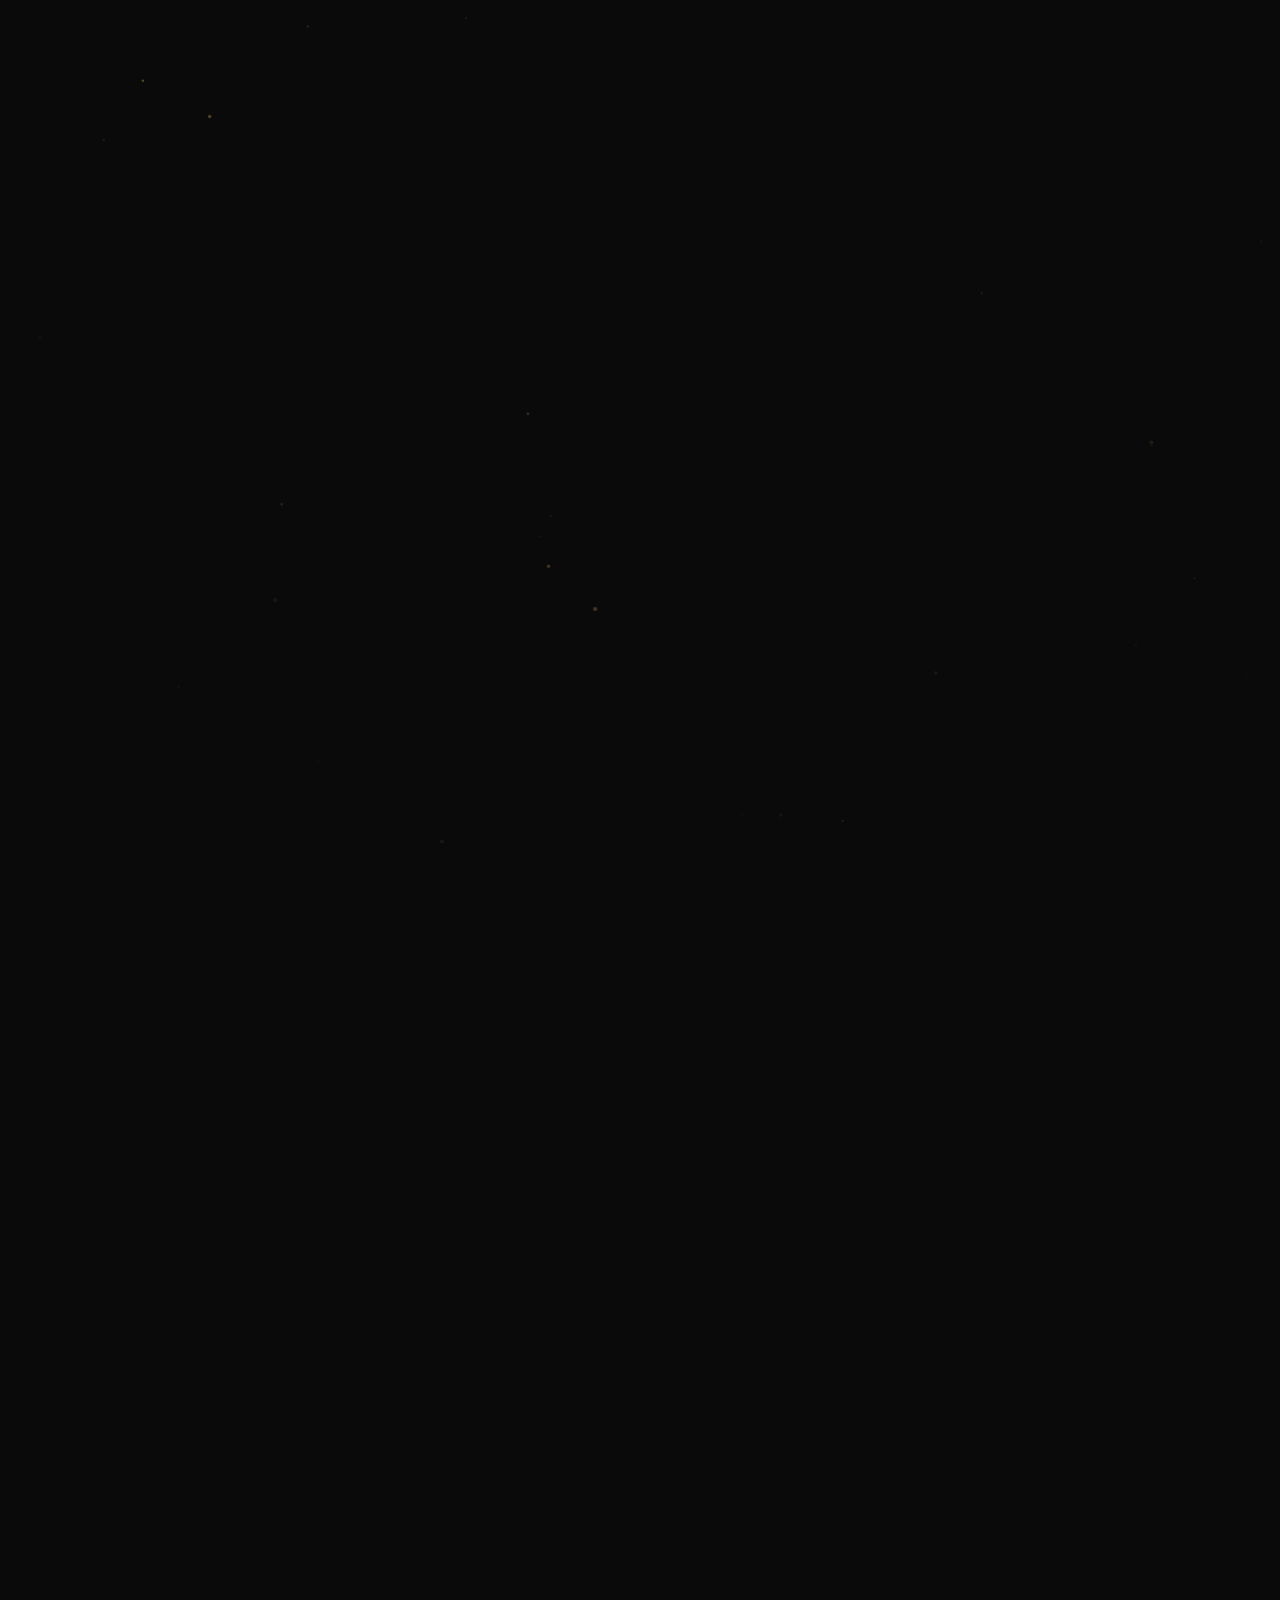
==== index.html @ afd9b047 "Update gallery empty state to show friendly visitor note instead of hiding section" ====
<!DOCTYPE html>
<html lang="en">

<head>
  <meta charset="UTF-8">
  <meta name="viewport" content="width=device-width, initial-scale=1.0, viewport-fit=cover">
  <meta name="theme-color" content="#0a0a0a">
  <meta name="mobile-web-app-capable" content="yes">
  <meta name="apple-mobile-web-app-status-bar-style" content="black-translucent">
  <title>DG Travels | Private Transport & Island-Wide Tours in Sri Lanka</title>
  <meta name="description"
    content="DG Travels provides private transport, CMB airport transfers, surf trips, and custom tours across Sri Lanka. Owned and guided by Isum Sejan Gunasekara, based in Galle.">
  <!-- Favicon Links for All Browsers & Devices -->
  <link rel="icon" type="image/x-icon" href="favicon.ico">
  <link rel="shortcut icon" type="image/x-icon" href="favicon.ico">
  <link rel="icon" type="image/x-icon" href="LOGO/DG_Travels_favicon.ico">
  <link rel="icon" type="image/png" sizes="32x32" href="LOGO/DG - 1.png">
  <link rel="icon" type="image/png" sizes="16x16" href="LOGO/DG - 1.png">
  <link rel="apple-touch-icon" sizes="180x180" href="LOGO/DG - 1.png">

  <!-- Google Fonts -->
  <link rel="preconnect" href="https://fonts.googleapis.com">
  <link rel="preconnect" href="https://fonts.gstatic.com" crossorigin>
  <link href="https://fonts.googleapis.com/css2?family=Plus+Jakarta+Sans:wght@400;500;600;700&display=swap"
    rel="stylesheet">

  <!-- Font Awesome Icons for UI -->
  <link rel="stylesheet" href="https://cdnjs.cloudflare.com/ajax/libs/font-awesome/6.5.1/css/all.min.css">

  <!-- Local QR Code Library -->
  <script src="assets/qrcode.min.js"></script>

  <style>
    /* ============================================================
       DG TRAVELS — DESIGN SYSTEM
       Refined dark. Flat surfaces, hairline rules, one accent.
       No glows, no gradients on text, no ambient decoration.
       ============================================================ */

    :root {
      /* Surfaces — flat neutral blacks, no warm cast */
      --bg: #0a0a0a;
      --surface: #111111;
      --surface-2: #161616;
      --surface-3: #1c1c1c;
      --field: #0d0d0d;

      /* Hairlines do the structural work that shadows used to */
      --line: rgba(255, 255, 255, 0.09);
      --line-strong: rgba(255, 255, 255, 0.17);

      --text: #f4f4f4;
      --text-2: #a0a0a0;
      --text-3: #808080;

      /* A single restrained accent, used sparingly */
      --accent: #c9a961;
      --accent-hi: #dcbe7c;
      --accent-dim: rgba(201, 169, 97, 0.10);

      --green: #25d366;
      --danger: #ff7b72;

      --r-sm: 4px;
      --r: 8px;
      --r-lg: 12px;

      --maxw: 1120px;
      --nav-h: 72px;
      /* Phone-only bottom bar; the body reserves exactly this much room. */
      --bottom-nav-h: 58px;

      --ease: cubic-bezier(0.4, 0, 0.2, 1);
    }

    *,
    *::before,
    *::after {
      box-sizing: border-box;
      margin: 0;
      padding: 0;
    }

    html {
      -webkit-text-size-adjust: 100%;
      /* `clip` rather than `hidden`: hidden makes html/body a scroll
         container, which silently breaks `position: sticky` on the header.
         clip contains any stray overflow without that side effect. */
      overflow-x: hidden;
      overflow-x: clip;
      scroll-behavior: smooth;
      scroll-padding-top: calc(var(--nav-h) + 16px);
    }

    body {
      background: var(--bg);
      color: var(--text);
      font-family: 'Plus Jakarta Sans', -apple-system, BlinkMacSystemFont, 'Segoe UI', Roboto, sans-serif;
      font-size: 15px;
      line-height: 1.65;
      -webkit-font-smoothing: antialiased;
      -moz-osx-font-smoothing: grayscale;
      overflow-x: hidden;
      overflow-x: clip;
      min-height: 100vh;
    }

    a {
      color: inherit;
      text-decoration: none;
      -webkit-tap-highlight-color: transparent;
    }

    button {
      font: inherit;
      color: inherit;
      background: none;
      border: none;
      cursor: pointer;
      -webkit-tap-highlight-color: transparent;
    }

    img,
    svg {
      display: block;
      max-width: 100%;
    }

    ul {
      list-style: none;
    }

    :focus-visible {
      outline: 2px solid var(--accent);
      outline-offset: 3px;
      border-radius: 2px;
    }

    /* ---------- Type scale ---------- */
    h1,
    h2,
    h3,
    h4 {
      font-weight: 600;
      line-height: 1.15;
      letter-spacing: -0.02em;
      color: var(--text);
    }

    .wrap {
      max-width: var(--maxw);
      margin: 0 auto;
      padding: 0 28px;
    }

    /* Small uppercase label. No decorative rules around it. */
    .eyebrow {
      display: block;
      font-size: 11px;
      font-weight: 600;
      letter-spacing: 0.16em;
      text-transform: uppercase;
      color: var(--text-3);
      margin-bottom: 14px;
    }

    .eyebrow.accent {
      color: var(--accent);
    }

    .section-title {
      font-size: clamp(25px, 3.4vw, 34px);
      font-weight: 600;
      letter-spacing: -0.025em;
      margin-bottom: 12px;
    }

    .section-subtitle {
      color: var(--text-2);
      font-size: 15px;
      max-width: 560px;
      margin-bottom: 44px;
    }

    /* Centred section heads */
    .section-head {
      text-align: center;
      margin-bottom: 48px;
    }

    .section-head .section-subtitle {
      margin: 0 auto;
    }

    /* ---------- Buttons ---------- */
    .btn {
      position: relative;
      overflow: hidden;
      display: inline-flex;
      align-items: center;
      justify-content: center;
      gap: 8px;
      padding: 12px 22px;
      min-height: 46px;
      border-radius: var(--r);
      font-size: 14px;
      font-weight: 600;
      line-height: 1.3;
      letter-spacing: -0.005em;
      text-align: center;
      /* No nowrap: a long label wraps to a second line rather than
         overflowing its box on a narrow phone. */
      white-space: normal;
      text-wrap: balance;
      transition: background-color 0.18s var(--ease), border-color 0.18s var(--ease), color 0.18s var(--ease),
        transform 0.2s var(--ease), box-shadow 0.2s var(--ease);
      touch-action: manipulation;
    }

    .btn::before {
      content: '';
      position: absolute;
      top: 0;
      left: 0;
      width: 40%;
      height: 100%;
      background: linear-gradient(120deg, transparent, rgba(255, 255, 255, 0.35), transparent);
      /* Travel as a transform, not as `left` — the same sweep without a
         layout pass on every frame. Percentages here are of the pseudo-
         element's own 40% width, hence the larger numbers. */
      transform: translateX(-150%) skewX(-20deg);
      transition: transform 0.6s ease;
      pointer-events: none;
    }

    .btn:hover::before {
      transform: translateX(325%) skewX(-20deg);
    }

    .btn:hover {
      transform: translateY(-2px);
    }

    .btn-gold {
      background: var(--accent);
      color: #0a0a0a;
    }

    .btn-gold:hover {
      background: var(--accent-hi);
      box-shadow: 0 10px 24px rgba(201, 169, 97, 0.35);
    }

    .btn-outline {
      border: 1px solid var(--line-strong);
      color: var(--text);
    }

    .btn-outline:hover {
      border-color: var(--text-2);
      background: rgba(255, 255, 255, 0.03);
      box-shadow: 0 10px 22px rgba(0, 0, 0, 0.35);
    }

    /* WhatsApp keeps its brand cue as a tint, not a neon slab —
       full-strength green is reserved for the floating action button. */
    .btn-whatsapp {
      background: rgba(37, 211, 102, 0.10);
      border: 1px solid rgba(37, 211, 102, 0.32);
      color: #4ade80;
    }

    .btn-whatsapp:hover {
      background: rgba(37, 211, 102, 0.16);
      border-color: rgba(37, 211, 102, 0.5);
      box-shadow: 0 10px 22px rgba(37, 211, 102, 0.2);
    }

    .btn-sm {
      min-height: 40px;
      padding: 9px 16px;
      font-size: 13px;
    }

    .btn-block {
      width: 100%;
    }

    .cta-btn {
      align-self: flex-start;
    }

    .btn-row {
      display: flex;
      gap: 10px;
      flex-wrap: wrap;
    }

    .btn-row .btn {
      flex: 1 1 auto;
    }

    /* Quiet text link with an arrow */
    .link-arrow {
      display: inline-flex;
      align-items: center;
      gap: 7px;
      font-size: 14px;
      font-weight: 600;
      color: var(--accent);
      transition: gap 0.18s var(--ease);
    }

    .link-arrow:hover {
      gap: 11px;
    }

    /* ---------- Splash -> page handoff ----------
       The page sits dimmed and slightly low while the splash is up, then
       rises into place as the splash fades: the two cross over rather than
       one simply vanishing. `splashing` is only ever set by script, so with
       JS off the page is visible from the start. */
    /* Ambient gold dust drifting behind the page — sits under everything,
       never intercepts clicks. */
    #ambientCanvas {
      position: fixed;
      inset: 0;
      width: 100vw;
      height: 100vh;
      pointer-events: none;
      z-index: 0;
    }

    .app-root {
      position: relative;
      z-index: 1;
      opacity: 1;
      transform: none;
      transition: opacity 0.75s var(--ease), transform 0.75s var(--ease);
    }
    html.splashing .app-root {
      opacity: 0;
      transform: translateY(14px);
    }

    /* ---------- Loading screen ---------- */
    #preloader {
      position: fixed;
      inset: 0;
      z-index: 9999;
      background: var(--bg);
      display: flex;
      align-items: center;
      justify-content: center;
      /* Failsafe only — the script below normally ends it at exactly 3s
         measured from navigation. This fires if JS never runs. */
      animation: preloaderOut 0.5s var(--ease) 5s forwards;
    }

    #preloader.done {
      animation: splashHandoff 0.7s var(--ease) forwards;
    }
    @keyframes splashHandoff {
      from {
        opacity: 1;
      }
      to {
        opacity: 0;
        visibility: hidden;
      }
    }

    /* The mark lifts and softens as it hands over, so the change reads as a
       transition rather than a panel being switched off. */
    #preloader.done .preloader-inner {
      animation: splashLeave 0.55s var(--ease) forwards;
    }
    @keyframes splashLeave {
      to {
        opacity: 0;
        transform: translateY(-10px) scale(1.03);
      }
    }

    @keyframes preloaderOut {
      to {
        opacity: 0;
        visibility: hidden;
        pointer-events: none;
      }
    }

    /* No entrance animation: with a `both` fill the mark would sit at
       opacity 0 until the compositor starts the animation, which on a slow
       phone shows an empty black screen. It is simply visible immediately. */
    .preloader-inner {
      display: flex;
      flex-direction: column;
      align-items: center;
    }

    .preloader-logo-wrap {
      position: relative;
      width: 100px;
      height: 100px;
      display: flex;
      align-items: center;
      justify-content: center;
    }

    .preloader-ring {
      position: absolute;
      inset: 0;
      border-radius: 50%;
      border: 2px solid transparent;
      border-top-color: var(--accent);
      border-right-color: var(--accent-hi);
      animation: preloaderSpin 1.6s linear infinite;
    }

    .preloader-ring-2 {
      position: absolute;
      inset: -10px;
      border-radius: 50%;
      border: 1px dashed rgba(201, 169, 97, 0.3);
      animation: preloaderSpin 3.2s linear infinite reverse;
    }

    @keyframes preloaderSpin {
      to { transform: rotate(360deg); }
    }

    .preloader-logo {
      width: 72px;
      height: 72px;
      object-fit: contain;
      border: 1px solid var(--line);
      border-radius: var(--r);
      animation: preloaderPulse 1.6s ease-in-out infinite;
    }

    .preloader-word {
      margin-top: 20px;
      text-align: center;
      font-size: 14px;
      font-weight: 700;
      letter-spacing: 0.22em;
      text-indent: 0.22em;
      color: var(--text);
    }

    .preloader-word span {
      display: block;
      margin-top: 6px;
      font-size: 9px;
      font-weight: 500;
      letter-spacing: 0.3em;
      text-indent: 0.3em;
      color: var(--text-3);
    }

    /* A single hairline that fills — no spinner, no glow */
    .preloader-bar {
      width: 116px;
      height: 1px;
      margin-top: 26px;
      background: var(--line);
      overflow: hidden;
    }

    .preloader-bar span {
      display: block;
      width: 100%;
      height: 100%;
      background: var(--accent);
      transform: scaleX(0);
      transform-origin: left;
      animation: preloaderFill 2.8s var(--ease) forwards;
    }

    @keyframes preloaderFill {
      to {
        transform: scaleX(1);
      }
    }

    /* ============================================================
       MOTION
       Short, small-distance, opacity-led. Nothing loops, nothing
       blocks reading. All of it is disabled under reduced-motion.
       ============================================================ */

    /* Elements start hidden only once JS confirms it can reveal them,
       so content is never stranded invisible if the script fails. */
    .js-anim [data-reveal] {
      opacity: 0;
      transform: translateY(22px) scale(0.96);
    }
    .js-anim [data-reveal].in {
      opacity: 1;
      transform: none;
      transition: opacity 0.6s var(--ease), transform 0.7s cubic-bezier(0.34, 1.56, 0.64, 1);
    }
    /* Children of a revealed group come in one after another */
    .js-anim [data-reveal-stagger] > * {
      opacity: 0;
      transform: translateY(18px) scale(0.94);
    }
    .js-anim [data-reveal-stagger].in > * {
      opacity: 1;
      transform: none;
      transition: opacity 0.55s var(--ease), transform 0.65s cubic-bezier(0.34, 1.56, 0.64, 1);
    }

    @keyframes floatY { 0%, 100% { transform: translateY(0); } 50% { transform: translateY(-7px); } }
    @keyframes wiggle { 0%, 100% { transform: rotate(0deg) scale(1); } 50% { transform: rotate(-9deg) scale(1.08); } }
    @keyframes pulseRing { 0% { transform: scale(1); opacity: 0.55; } 100% { transform: scale(1.7); opacity: 0; } }
    @keyframes gradientShift { 0%, 100% { background-position: 0% center; } 50% { background-position: 100% center; } }
    @keyframes blobDrift { 0%, 100% { transform: translate(0, 0) scale(1); } 50% { transform: translate(26px, 18px) scale(1.08); } }
    @keyframes preloaderPulse { 0%, 100% { transform: scale(1); } 50% { transform: scale(1.06); } }

    /* Header gains a hairline + tighter height once you leave the top */
    .nav { transition: height 0.25s var(--ease), background-color 0.25s var(--ease); }
    .nav.scrolled { background: rgba(10, 10, 10, 0.94); }
    .nav.scrolled .wrap { height: 62px; }
    .nav .wrap { transition: height 0.25s var(--ease); }

    /* Reading-progress hairline under the header */
    .scroll-progress {
      position: fixed;
      top: 0;
      left: 0;
      height: 2px;
      width: 100%;
      transform: scaleX(0);
      transform-origin: left;
      background: var(--accent);
      z-index: 200;
      pointer-events: none;
    }

    .btn:active { transform: translateY(1px) scale(0.97); }
    .vehicle-card:active { transform: scale(0.99); }
    .stat-num { font-variant-numeric: tabular-nums; }

    /* ---------- Top bar ---------- */
    /* ---------- Header ---------- */
    .nav {
      position: sticky;
      top: 0;
      z-index: 100;
      background: rgba(10, 10, 10, 0.85);
      backdrop-filter: blur(12px);
      -webkit-backdrop-filter: blur(12px);
      border-bottom: 1px solid var(--line);
    }

    .nav .wrap {
      display: flex;
      align-items: center;
      justify-content: space-between;
      gap: 20px;
      height: var(--nav-h);
    }

    .nav-brand {
      display: flex;
      align-items: center;
      gap: 11px;
      min-width: 0;
    }

    .brand-logo-img {
      height: 34px;
      width: auto;
      object-fit: contain;
      border: 1px solid var(--line);
      border-radius: var(--r-sm);
      transition: transform 0.3s var(--ease), border-color 0.3s var(--ease);
    }

    .nav-brand:hover .brand-logo-img {
      animation: wiggle 0.5s ease-in-out;
      border-color: var(--accent);
    }

    .brand-title {
      display: flex;
      flex-direction: column;
      line-height: 1.1;
      font-size: 15px;
      font-weight: 700;
      letter-spacing: 0.12em;
      min-width: 0;
    }

    /* On a 320px phone the header actions take a fixed 132px; the wordmark
       is what has to give, and it clips rather than overflowing. */
    .brand-title > span {
      display: block;
      min-width: 0;
      overflow: hidden;
      text-overflow: ellipsis;
      white-space: nowrap;
    }

    .brand-title span.sub {
      font-size: 9px;
      font-weight: 500;
      letter-spacing: 0.24em;
      color: var(--text-3);
      margin-top: 3px;
    }

    .nav-links {
      display: flex;
      align-items: center;
      gap: 24px;
      font-size: 14px;
      font-weight: 500;
    }

    /* A label that wraps doubles the header's height; the breakpoints
       below switch to the drawer before that would ever be needed. */
    .nav-links a {
      position: relative;
      display: inline-block;
      white-space: nowrap;
      color: var(--text-2);
      transition: color 0.18s var(--ease);
    }

    .nav-links a::after {
      content: '';
      position: absolute;
      left: 0;
      right: 100%;
      bottom: -5px;
      height: 2px;
      background: var(--accent);
      transition: right 0.25s var(--ease);
    }

    .nav-links a:hover {
      color: var(--text);
    }

    .nav-links a:hover::after {
      right: 0;
    }

    .nav-links a.active {
      color: var(--text);
    }

    .nav-links a.active::after {
      right: 0;
    }

    .nav-cta-group {
      display: flex;
      align-items: center;
      gap: 10px;
    }

    .btn-qr-nav {
      display: inline-flex;
      align-items: center;
      gap: 7px;
      touch-action: manipulation;
      height: 38px;
      padding: 0 15px;
      border: 1px solid var(--line-strong);
      border-radius: var(--r);
      font-size: 13px;
      font-weight: 600;
      color: var(--text-2);
      transition: border-color 0.18s var(--ease), color 0.18s var(--ease), transform 0.18s var(--ease);
    }

    .btn-qr-nav:hover {
      border-color: var(--accent);
      color: var(--text);
      transform: translateY(-2px);
    }

    /* Only shown on phones, where the floating call button is hidden and
       the header is the only place a number is reachable in one tap. */
    .btn-call-nav {
      display: none;
      width: 44px;
      height: 44px;
      touch-action: manipulation;
      align-items: center;
      justify-content: center;
      flex: none;
      font-size: 16px;
      color: var(--text);
      border: 1px solid var(--line-strong);
      border-radius: 50%;
      transition: border-color 0.18s var(--ease), color 0.18s var(--ease);
    }
    .btn-call-nav:hover { border-color: var(--accent); color: var(--accent); }

    .mobile-menu-toggle {
      display: none;
      width: 44px;
      height: 44px;
      touch-action: manipulation;
      align-items: center;
      justify-content: center;
      font-size: 17px;
      color: var(--text);
      border: 1px solid var(--line);
      border-radius: var(--r);
    }

    /* ---------- Mobile drawer ---------- */
    .mobile-drawer {
      position: fixed;
      top: 0;
      right: -100%;
      width: min(320px, 86vw);
      height: 100vh;
      height: 100dvh;
      background: var(--surface);
      border-left: 1px solid var(--line);
      z-index: 999;
      display: flex;
      flex-direction: column;
      justify-content: space-between;
      gap: 24px;
      padding: 22px;
      padding-top: max(22px, env(safe-area-inset-top));
      padding-bottom: max(22px, env(safe-area-inset-bottom));
      padding-right: max(22px, env(safe-area-inset-right));
      overflow-y: auto;
      /* Paired with overflow-y:auto the other axis would compute to auto as
         well, so anything a pixel too wide becomes a sideways scroll. */
      overflow-x: hidden;
      -webkit-overflow-scrolling: touch;
      overscroll-behavior: contain;
      visibility: hidden;
      transition: right 0.3s var(--ease), visibility 0s linear 0.3s;
    }

    .mobile-drawer.open {
      right: 0;
      visibility: visible;
      transition: right 0.3s var(--ease), visibility 0s linear 0s;
    }

    .drawer-header {
      display: flex;
      align-items: center;
      justify-content: space-between;
      padding-bottom: 18px;
      border-bottom: 1px solid var(--line);
    }

    .drawer-close {
      width: 44px;
      height: 44px;
      touch-action: manipulation;
      display: flex;
      align-items: center;
      justify-content: center;
      font-size: 19px;
      color: var(--text-2);
      flex: none;
    }

    .drawer-links {
      display: flex;
      flex-direction: column;
      margin-top: 8px;
    }

    .drawer-links a {
      display: flex;
      align-items: center;
      touch-action: manipulation;
      min-height: 52px;
      font-size: 15px;
      font-weight: 500;
      color: var(--text);
      border-bottom: 1px solid var(--line);
    }

    .drawer-links a.active {
      color: var(--accent);
    }

    .drawer-backdrop {
      position: fixed;
      inset: 0;
      width: 100%;
      height: 100vh;
      height: 100dvh;
      background: rgba(0, 0, 0, 0.62);
      z-index: 998;
      display: none;
    }

    .drawer-backdrop.open {
      display: block;
    }

    /* ---------- Hero ---------- */
    .hero {
      position: relative;
      overflow: clip;
      padding: 84px 0 72px;
      text-align: center;
    }

    .hero .wrap {
      position: relative;
      z-index: 1;
    }

    /* Soft drifting accent blobs behind the hero content */
    .hero::before,
    .hero::after {
      content: '';
      position: absolute;
      width: 420px;
      height: 420px;
      border-radius: 50%;
      z-index: 0;
      pointer-events: none;
      filter: blur(10px);
    }

    .hero::before {
      top: -140px;
      left: -120px;
      background: radial-gradient(circle, rgba(201, 169, 97, 0.16), transparent 70%);
      animation: blobDrift 13s ease-in-out infinite;
    }

    .hero::after {
      bottom: -160px;
      right: -130px;
      background: radial-gradient(circle, rgba(255, 255, 255, 0.05), transparent 70%);
      animation: blobDrift 16s ease-in-out infinite reverse;
    }

    .hero-logo-container {
      margin-bottom: 36px;
    }

    /* ---------- Hero mark ----------
       No frame or plate: the artwork is transparent and sits straight on
       the page. A fine silver contour is generated from the art itself (see
       the #dgContour SVG filter) and a travelling band lights a moving
       slice of it, so the light sweeps left to right across the DG
       monogram. */
    .logo-mark {
      position: relative;
      width: 340px;
      max-width: 78vw;
      aspect-ratio: 1536 / 1024;
      margin: 0 auto;
    }
    .logo-mark img {
      position: absolute;
      inset: 0;
      width: 100%;
      height: 100%;
      object-fit: contain;
      display: block;
    }

    /* The artwork's only horizontal gap sits at y 865-908 of 1024, between
       the monogram and the TRAVELS wordmark. Cutting at 86.5% keeps both
       contour layers on the DG letters and leaves the word untouched. */
    .logo-contour,
    .logo-sweep,
    .logo-head {
      clip-path: inset(0 0 13.5% 0);
    }

    /* 1 — the standing contour, dim */
    .logo-contour {
      filter: url(#dgContour);
      opacity: 0.6;
    }

    /* 2 — the travelling highlight.
       This used to slide the band by animating a registered custom property
       inside two mask gradients. That is a style recalc and a repaint of a
       filtered layer on every frame, none of it compositable, and on a
       phone it held the whole page at about 21fps whether or not anything
       was scrolling.

       Same picture, built to be composited instead. Each band carries a
       STATIC mask covering a narrow slice at its left edge and moves by
       transform; the art inside moves by the exact opposite transform, so
       it stays put on screen while the lit slice travels across it. Two
       transform animations, no per-frame style or paint work.

       The pair must stay in lockstep: same duration, both linear, both
       started by the same class flip. */
    .logo-sweep,
    .logo-head {
      position: absolute;
      inset: 0;
    }

    .logo-band {
      position: absolute;
      inset: 0;
      -webkit-mask-size: 100% 100%;
      mask-size: 100% 100%;
      -webkit-mask-repeat: no-repeat;
      mask-repeat: no-repeat;
    }

    /* Local 0-28% is the band itself: soft in, opaque core, soft out. */
    .logo-sweep .logo-band {
      -webkit-mask-image: linear-gradient(90deg,
          transparent 0%, #000 10%, #000 16%, transparent 28%, transparent 100%);
      mask-image: linear-gradient(90deg,
          transparent 0%, #000 10%, #000 16%, transparent 28%, transparent 100%);
    }

    /* 2b — the dot: a narrow strip just ahead of the band, so a bright
       point rides at the head of the travelling light. Offset inside the
       same moving box rather than animated separately. */
    .logo-head .logo-band {
      -webkit-mask-image: linear-gradient(90deg,
          transparent 25%, #000 27.5%, #000 29%, transparent 31.5%, transparent 100%);
      mask-image: linear-gradient(90deg,
          transparent 25%, #000 27.5%, #000 29%, transparent 31.5%, transparent 100%);
    }

    .logo-head img {
      filter: url(#dgContour) brightness(3.4)
              drop-shadow(0 0 5px rgba(240, 248, 255, 0.95))
              drop-shadow(0 0 11px rgba(198, 218, 245, 0.55));
    }
    .logo-sweep img {
      filter: url(#dgContour) brightness(2.2)
              drop-shadow(0 0 4px rgba(226, 235, 245, 0.85));
    }

    /* Only runs while the mark is actually on screen — see the observer in
       the motion block. Decoration should not cost anything once it has
       scrolled away. */
    .logo-mark.sweeping .logo-band {
      animation: dgSweep 4.5s linear infinite;
    }
    .logo-mark.sweeping .logo-band img {
      animation: dgSweepHold 4.5s linear infinite;
    }

    /* Local 0 is the band's left edge, and these are the positions it used
       to travel between, so the light crosses the mark on exactly the same
       path and at exactly the same moments as before. */
    @keyframes dgSweep { from { transform: translateX(-42%); } to { transform: translateX(108%); } }
    @keyframes dgSweepHold { from { transform: translateX(42%); } to { transform: translateX(-108%); } }

    /* 3 — the artwork itself, above both contour layers */
    .logo-art { position: relative; }

    .hero-badge {
      display: block;
      font-size: 11px;
      font-weight: 600;
      letter-spacing: 0.16em;
      text-transform: uppercase;
      color: var(--text-3);
      margin-bottom: 26px;
    }

    .hero h1 {
      font-size: clamp(33px, 5.4vw, 54px);
      font-weight: 600;
      letter-spacing: -0.032em;
      line-height: 1.06;
      max-width: 15ch;
      margin: 0 auto 22px;
    }

    .hero h1 .highlight {
      background: linear-gradient(90deg, var(--accent), var(--accent-hi), var(--accent));
      background-size: 200% auto;
      -webkit-background-clip: text;
      background-clip: text;
      color: transparent;
      animation: gradientShift 4s ease-in-out infinite;
    }

    .hero .lede {
      max-width: 54ch;
      margin: 0 auto 36px;
      color: var(--text-2);
      font-size: 16px;
      line-height: 1.7;
    }

    .hero-actions {
      display: flex;
      justify-content: center;
      gap: 12px;
      flex-wrap: wrap;
      margin-bottom: 72px;
    }

    /* Stats — hairline separated, no box */
    .hero-stats {
      display: grid;
      grid-template-columns: repeat(4, 1fr);
      max-width: 860px;
      margin: 0 auto;
      border-top: 1px solid var(--line);
      border-bottom: 1px solid var(--line);
    }

    .stat-box {
      padding: 26px 16px;
      text-align: center;
      border-right: 1px solid var(--line);
      transition: transform 0.25s var(--ease);
    }

    .stat-box:hover {
      transform: translateY(-4px);
    }

    .stat-box:hover .stat-num {
      color: var(--accent);
    }

    .stat-box:last-child {
      border-right: none;
    }

    .stat-num {
      font-size: 22px;
      font-weight: 600;
      letter-spacing: -0.02em;
      color: var(--text);
      line-height: 1.2;
      transition: color 0.25s var(--ease);
    }

    .stat-label {
      font-size: 12.5px;
      color: var(--text-3);
      margin-top: 5px;
      line-height: 1.45;
    }

    .stat-sep {
      display: none;
    }

    /* ---------- Section rhythm ---------- */
    section {
      padding: 88px 0;
    }

    .booking {
      border-top: 1px solid var(--line);
    }

    .packages {
      border-top: 1px solid var(--line);
    }

    .gallery-section {
      border-top: 1px solid var(--line);
    }

    .about-driver {
      border-top: 1px solid var(--line);
    }

    .feedback-section {
      border-top: 1px solid var(--line);
      padding-bottom: 96px;
    }

    /* ---------- Booking ---------- */
    .steps-pill {
      display: flex;
      justify-content: flex-start;
      gap: 34px;
      margin-bottom: 40px;
      flex-wrap: wrap;
    }

    .step-item {
      display: flex;
      align-items: center;
      gap: 9px;
      font-size: 12.5px;
      font-weight: 500;
      color: var(--text-3);
    }

    .step-item span.num {
      font-size: 11px;
      font-weight: 600;
      color: var(--accent);
      font-variant-numeric: tabular-nums;
    }

    .booking-card {
      background: var(--surface);
      border: 1px solid var(--line);
      border-radius: var(--r-lg);
      padding: 36px;
      max-width: 940px;
      margin: 0 auto;
    }

    .route-grid {
      display: grid;
      grid-template-columns: repeat(6, 1fr);
      gap: 18px;
      margin-bottom: 34px;
    }
    /* Row 1: pickup + destination. Row 2: name, passengers, date. */
    .route-grid .form-group:nth-child(-n+2) { grid-column: span 3; }
    .route-grid .form-group:nth-child(n+3)  { grid-column: span 2; }

    .form-group {
      display: flex;
      flex-direction: column;
      gap: 8px;
    }

    .form-group label {
      display: flex;
      align-items: center;
      justify-content: space-between;
      gap: 10px;
      font-size: 12.5px;
      font-weight: 500;
      color: var(--text-2);
    }

    .form-group label span.label-text {
      display: inline-flex;
      align-items: center;
      gap: 6px;
    }

    .form-group label i {
      display: none;
    }

    .map-helper-btn {
      font-size: 11.5px;
      font-weight: 500;
      color: var(--text-3);
      border-bottom: 1px solid transparent;
      transition: color 0.18s var(--ease), border-color 0.18s var(--ease);
    }

    .map-helper-btn i {
      display: none;
    }

    .map-helper-btn:hover {
      color: var(--accent);
      border-bottom-color: var(--accent);
    }

    .form-input,
    .form-select {
      width: 100%;
      height: 48px;
      background: var(--field);
      border: 1px solid var(--line);
      border-radius: var(--r);
      padding: 0 14px;
      color: var(--text);
      font-size: 14.5px;
      font-family: inherit;
      outline: none;
      transition: border-color 0.18s var(--ease);
      -webkit-appearance: none;
      appearance: none;
    }

    .form-select {
      background-image: url("data:image/svg+xml,%3Csvg xmlns='http://www.w3.org/2000/svg' viewBox='0 0 24 24' fill='none' stroke='%23808080' stroke-width='2'%3E%3Cpath d='M6 9l6 6 6-6'/%3E%3C/svg%3E");
      background-repeat: no-repeat;
      background-position: right 13px center;
      background-size: 17px;
      padding-right: 38px;
    }

    .form-input:focus,
    .form-select:focus {
      border-color: var(--accent);
    }

    .form-input::placeholder {
      color: var(--text-3);
    }

    .form-select option {
      background: #141414;
      color: #fff;
    }

    /* ---------- Form validation + summary ---------- */
    .field-error {
      display: none;
      margin-top: 6px;
      font-size: 12px;
      color: var(--danger);
    }
    .field-error.show { display: block; }
    .form-input.invalid,
    .form-select.invalid { border-color: var(--danger); }
    .fleet-grid.invalid .vehicle-card { border-color: rgba(255, 123, 114, 0.45); }

    .summary-line {
      font-size: 14px;
      color: var(--text);
      /* Google place names run long and have no break opportunities. */
      overflow-wrap: anywhere;
    }
    .summary-line strong { font-weight: 600; }
    .summary-meta {
      display: flex;
      align-items: center;
      gap: 12px;
      flex-wrap: wrap;
      margin-top: 7px;
    }
    .distance-chip {
      display: inline-flex;
      align-items: center;
      gap: 7px;
      padding: 4px 10px;
      border: 1px solid rgba(201, 169, 97, 0.35);
      border-radius: 999px;
      background: var(--accent-dim);
      color: var(--accent);
      font-size: 12px;
      font-weight: 600;
      white-space: nowrap;
    }
    .distance-chip[hidden] { display: none; }
    .distance-chip.loading { color: var(--text-3); border-color: var(--line); background: none; }
    .distance-chip .dot {
      width: 5px;
      height: 5px;
      border-radius: 50%;
      background: currentColor;
      animation: chipPulse 1s ease-in-out infinite;
    }
    @keyframes chipPulse { 0%, 100% { opacity: 0.3; } 50% { opacity: 1; } }

    /* Google Places dropdown, restyled to match the site */
    .pac-container {
      background: var(--surface-2);
      border: 1px solid var(--line-strong);
      border-radius: var(--r);
      margin-top: 6px;
      box-shadow: 0 12px 28px rgba(0, 0, 0, 0.6);
      font-family: inherit;
      overflow: hidden;
      z-index: 1000;
    }
    .pac-container::after { display: none; }
    .pac-item {
      padding: 10px 14px;
      border-top: 1px solid var(--line);
      color: var(--text-2);
      font-size: 13.5px;
      cursor: pointer;
    }
    .pac-item:first-child { border-top: none; }
    .pac-item:hover,
    .pac-item-selected { background: var(--surface-3); }
    .pac-item-query { color: var(--text); font-size: 14px; }
    .pac-matched { color: var(--accent); }
    .pac-icon { display: none; }

    .vehicle-section-head {
      display: flex;
      justify-content: space-between;
      align-items: baseline;
      gap: 14px;
      padding-top: 30px;
      border-top: 1px solid var(--line);
      margin-bottom: 18px;
    }

    .vehicle-section-head h3 {
      font-size: 16px;
      font-weight: 600;
    }

    .vehicle-section-head span {
      font-size: 12.5px;
      color: var(--text-3);
    }

    .fleet-grid {
      display: grid;
      grid-template-columns: repeat(4, 1fr);
      gap: 12px;
      margin-bottom: 30px;
    }

    .vehicle-card {
      position: relative;
      background: transparent;
      border: 1px solid var(--line);
      border-radius: var(--r);
      padding: 18px 16px;
      text-align: left;
      cursor: pointer;
      user-select: none;
      touch-action: manipulation;
      transition: border-color 0.18s var(--ease), background-color 0.18s var(--ease),
        transform 0.25s var(--ease), box-shadow 0.25s var(--ease);
    }

    .vehicle-card:hover {
      border-color: var(--line-strong);
      transform: translateY(-4px);
      box-shadow: 0 10px 24px rgba(0, 0, 0, 0.35);
    }

    .vehicle-card:hover:active {
      transform: translateY(-1px) scale(0.98);
    }

    .vehicle-card.selected {
      border-color: var(--accent);
      background: var(--accent-dim);
    }

    .vehicle-card.selected::after {
      content: '';
      position: absolute;
      top: 16px;
      right: 16px;
      width: 7px;
      height: 7px;
      border-radius: 50%;
      background: var(--accent);
    }

    .vehicle-icon {
      font-size: 19px;
      color: var(--text-3);
      margin-bottom: 14px;
      transition: color 0.18s var(--ease);
    }

    .vehicle-card.selected .vehicle-icon {
      color: var(--accent);
      animation: floatY 2.4s ease-in-out infinite;
    }

    .vehicle-badge-type {
      display: block;
      font-size: 10px;
      font-weight: 600;
      letter-spacing: 0.13em;
      text-transform: uppercase;
      color: var(--text-3);
      margin-bottom: 6px;
    }

    .vehicle-title {
      font-size: 15px;
      font-weight: 600;
      letter-spacing: -0.01em;
      margin-bottom: 5px;
    }

    .vehicle-specs {
      font-size: 12.5px;
      color: var(--text-2);
      line-height: 1.5;
    }

    /* The marketing badge on each card was pure noise — hidden, not deleted,
       so the copy stays in the markup if it is ever wanted again. */
    .vehicle-quote-badge {
      display: none;
    }

    .booking-actions {
      display: flex;
      align-items: center;
      justify-content: space-between;
      gap: 20px;
      flex-wrap: wrap;
      padding-top: 26px;
      border-top: 1px solid var(--line);
    }

    .price-estimate-box {
      font-size: 13.5px;
      color: var(--text-2);
      /* Lets the flex item shrink so a long route wraps instead of
         stretching .booking-actions wider than the card. */
      min-width: 0;
      flex: 1 1 260px;
    }

    .price-estimate-box strong {
      color: var(--text);
      font-weight: 600;
    }

    .price-note-sub {
      font-size: 12.5px;
      color: var(--text-3);
      margin-top: 5px;
    }

    .price-note-sub i {
      display: none;
    }

    .booking-btn-group {
      display: flex;
      gap: 10px;
      flex-wrap: wrap;
    }

    /* ---------- Tours ---------- */
    .pkg-grid {
      display: grid;
      grid-template-columns: repeat(3, 1fr);
      gap: 1px;
      background: var(--line);
      border: 1px solid var(--line);
      border-radius: var(--r-lg);
      overflow: hidden;
    }

    .pkg-card {
      background: var(--bg);
      display: flex;
      flex-direction: column;
      padding: 32px 28px;
      position: relative;
      z-index: 0;
      transition: background-color 0.2s var(--ease), transform 0.3s var(--ease), box-shadow 0.3s var(--ease);
    }

    .pkg-card:hover {
      background: var(--surface);
      transform: translateY(-6px) scale(1.015);
      box-shadow: 0 16px 32px rgba(0, 0, 0, 0.4);
      z-index: 1;
    }

    .pkg-header {
      margin-bottom: 22px;
    }

    .pkg-tag {
      display: block;
      font-size: 10.5px;
      font-weight: 600;
      letter-spacing: 0.14em;
      text-transform: uppercase;
      color: var(--accent);
      margin-bottom: 10px;
    }

    .pkg-title {
      font-size: 20px;
      font-weight: 600;
      letter-spacing: -0.02em;
      line-height: 1.25;
    }

    .pkg-body {
      flex: 1;
      display: flex;
      flex-direction: column;
      justify-content: space-between;
    }

    .pkg-list {
      margin-bottom: 26px;
      font-size: 14px;
      color: var(--text-2);
    }

    .pkg-list li {
      position: relative;
      padding-left: 18px;
      margin-bottom: 11px;
      line-height: 1.55;
    }

    /* A hairline tick replaces the icon font */
    .pkg-list li::before {
      content: '';
      position: absolute;
      left: 0;
      top: 10px;
      width: 7px;
      height: 1px;
      background: var(--accent);
    }

    .pkg-list li i {
      display: none;
    }

    /* Stacked rather than space-between: the three labels differ in
       length, and a row layout wrapped on one card but not the others. */
    .pkg-footer {
      display: flex;
      flex-direction: column;
      align-items: flex-start;
      gap: 14px;
      padding-top: 20px;
      border-top: 1px solid var(--line);
    }

    .pkg-price {
      font-size: 13px;
      color: var(--text-3);
    }

    .pkg-price i {
      display: none;
    }

    /* ---------- Driver ---------- */
    .driver-card {
      display: grid;
      grid-template-columns: 260px 1fr;
      gap: 64px;
      align-items: start;
    }

    .driver-badge-card {
      border: 1px solid var(--line);
      border-radius: var(--r-lg);
      padding: 30px 24px;
      text-align: center;
      transition: transform 0.3s var(--ease), border-color 0.3s var(--ease);
    }

    .driver-badge-card:hover {
      transform: translateY(-5px);
      border-color: var(--accent);
    }

    .driver-avatar {
      width: 88px;
      height: 88px;
      margin: 0 auto 18px;
      border-radius: 50%;
      border: 1px solid var(--line-strong);
      overflow: hidden;
      display: flex;
      align-items: center;
      justify-content: center;
      font-size: 24px;
      color: var(--text-3);
      animation: floatY 3.2s ease-in-out infinite;
      cursor: pointer;
      transition: transform 0.25s var(--ease), border-color 0.25s var(--ease);
    }

    .driver-avatar:hover,
    .driver-avatar:focus-visible {
      transform: scale(1.06);
      border-color: var(--accent);
    }

    .driver-avatar img {
      width: 100%;
      height: 100%;
      object-fit: cover;
    }

    .driver-name {
      font-size: 17px;
      font-weight: 600;
      margin-bottom: 5px;
    }

    .driver-role {
      font-size: 11px;
      font-weight: 600;
      letter-spacing: 0.13em;
      text-transform: uppercase;
      color: var(--accent);
      margin-bottom: 16px;
    }

    .driver-location-tag {
      display: inline-block;
      font-size: 12.5px;
      color: var(--text-3);
    }

    .driver-location-tag i {
      display: none;
    }

    .driver-details h3 {
      font-size: clamp(23px, 3vw, 30px);
      font-weight: 600;
      letter-spacing: -0.025em;
      margin-bottom: 18px;
    }

    .driver-details p {
      color: var(--text-2);
      font-size: 15px;
      line-height: 1.75;
      margin-bottom: 28px;
      max-width: 62ch;
    }

    .languages-badge-row {
      display: flex;
      align-items: center;
      gap: 10px;
      flex-wrap: wrap;
      padding: 18px 0;
      border-top: 1px solid var(--line);
      border-bottom: 1px solid var(--line);
      margin-bottom: 28px;
    }

    .languages-label {
      font-size: 11px;
      font-weight: 600;
      letter-spacing: 0.13em;
      text-transform: uppercase;
      color: var(--text-3);
      margin-right: 4px;
    }

    .languages-label i {
      display: none;
    }

    .lang-pill {
      display: inline-flex;
      align-items: center;
      gap: 6px;
      font-size: 13.5px;
      color: var(--text-2);
    }

    .lang-pill .flag {
      font-size: 14px;
      line-height: 1;
    }

    .lang-pill+.lang-pill::before {
      content: '·';
      margin-right: 10px;
      color: var(--text-3);
    }

    .driver-perks {
      display: grid;
      grid-template-columns: 1fr 1fr;
      gap: 14px 32px;
      margin-bottom: 32px;
    }

    .driver-perk {
      position: relative;
      padding-left: 18px;
      font-size: 14px;
      color: var(--text-2);
    }

    .driver-perk::before {
      content: '';
      position: absolute;
      left: 0;
      top: 11px;
      width: 7px;
      height: 1px;
      background: var(--accent);
    }

    .driver-perk i {
      display: none;
    }

    /* ---------- Feedback / QR ---------- */
    .feedback-container {
      border: 1px solid var(--line);
      border-radius: var(--r-lg);
      overflow: hidden;
      margin-bottom: 88px;
    }

    #modalQrCode {
      display: flex;
      justify-content: center;
    }

    /* The library emits a fixed-size <img> (and a <canvas> fallback). Both
       are pinned to their frame so a narrow phone shrinks the code rather
       than pushing the card past the screen edge. */
    #modalQrCode img,
    #modalQrCode canvas {
      margin: 0 auto;
      max-width: 100%;
      height: auto;
    }

    .feedback-cta-card {
      background: var(--bg);
      padding: 40px 32px;
      display: flex;
      flex-direction: column;
      justify-content: center;
    }

    .feedback-form-header {
      margin-bottom: 26px;
    }

    .feedback-form-header h2 {
      font-size: 21px;
      font-weight: 600;
      letter-spacing: -0.02em;
      margin-bottom: 10px;
    }

    .feedback-form-header .line {
      display: none;
    }

    .feedback-form-header p {
      font-size: 14px;
      color: var(--text-2);
      line-height: 1.65;
    }

    .cta-points {
      margin-bottom: 30px;
    }

    .cta-points li {
      position: relative;
      padding-left: 18px;
      margin-bottom: 11px;
      font-size: 14px;
      color: var(--text-2);
    }

    .cta-points li::before {
      content: '';
      position: absolute;
      left: 0;
      top: 11px;
      width: 7px;
      height: 1px;
      background: var(--accent);
    }

    .cta-points li i {
      display: none;
    }

    .cta-note {
      margin-top: 16px;
      font-size: 12.5px;
      color: var(--text-3);
      line-height: 1.6;
    }

    .cta-note i {
      display: none;
    }

    /* ---------- Reviews ---------- */
    .reviews-header {
      display: flex;
      justify-content: space-between;
      align-items: flex-end;
      flex-wrap: wrap;
      gap: 24px;
      padding-bottom: 26px;
      border-bottom: 1px solid var(--line);
      margin-bottom: 40px;
    }

    .reviews-header h3 {
      font-size: clamp(22px, 2.8vw, 28px);
      font-weight: 600;
      letter-spacing: -0.025em;
    }

    .reviews-stat-summary {
      display: flex;
      align-items: baseline;
      gap: 14px;
    }

    .reviews-stat-summary[hidden] {
      display: none;
    }

    .big-score {
      font-size: 34px;
      font-weight: 600;
      letter-spacing: -0.03em;
      color: var(--text);
      line-height: 1;
    }

    .score-details {
      display: flex;
      flex-direction: column;
      gap: 3px;
    }

    .score-stars {
      display: flex;
      gap: 3px;
      color: var(--accent);
      font-size: 11px;
    }

    .score-count {
      font-size: 12.5px;
      color: var(--text-3);
    }

    /* Flex rather than the seamless 1px-gap grid used elsewhere: the tour
       and QR blocks always have a fixed number of children, but the review
       count is whatever passengers have submitted. A grid left the unused
       tracks showing as an empty lit panel next to a lone card, so each
       card now carries its own border and the row simply centres. */
    .reviews-grid {
      display: flex;
      flex-wrap: wrap;
      justify-content: center;
      gap: 16px;
    }

    .reviews-grid:empty {
      display: none;
    }

    .review-card {
      flex: 1 1 320px;
      max-width: 400px;
      background: var(--surface);
      border: 1px solid var(--line);
      border-radius: var(--r-lg);
      padding: 26px 24px;
      display: flex;
      flex-direction: column;
      justify-content: space-between;
      gap: 20px;
      transition: background-color 0.2s var(--ease), border-color 0.2s var(--ease),
        transform 0.3s var(--ease), box-shadow 0.3s var(--ease);
    }

    .review-card:hover {
      background: var(--surface-2);
      border-color: var(--line-strong);
      transform: translateY(-5px);
      box-shadow: 0 14px 30px rgba(0, 0, 0, 0.4);
    }

    .review-top {
      display: flex;
      justify-content: space-between;
      align-items: flex-start;
      gap: 14px;
      margin-bottom: 16px;
    }

    .reviewer-info {
      display: flex;
      align-items: center;
      gap: 12px;
      min-width: 0;
    }

    .reviewer-avatar {
      width: 38px;
      height: 38px;
      flex: none;
      border-radius: 50%;
      border: 1px solid var(--line-strong);
      color: var(--text-2);
      display: flex;
      align-items: center;
      justify-content: center;
      font-size: 12.5px;
      font-weight: 600;
    }

    .reviewer-meta {
      min-width: 0;
    }

    .reviewer-meta h4 {
      font-size: 14.5px;
      font-weight: 600;
      overflow: hidden;
      text-overflow: ellipsis;
      white-space: nowrap;
    }

    .reviewer-tag {
      font-size: 12px;
      color: var(--text-3);
      overflow: hidden;
      text-overflow: ellipsis;
      white-space: nowrap;
    }

    .reviewer-tag i {
      display: none;
    }

    .review-stars {
      display: flex;
      gap: 2px;
      color: var(--accent);
      font-size: 11px;
      flex: none;
    }

    .review-body {
      font-size: 14.5px;
      line-height: 1.7;
      color: var(--text-2);
      /* Visitor-written text can contain an unbroken URL. */
      overflow-wrap: anywhere;
    }

    .review-footer {
      display: flex;
      justify-content: space-between;
      align-items: center;
      gap: 12px;
      flex-wrap: wrap;
      padding-top: 18px;
      border-top: 1px solid var(--line);
      font-size: 12px;
      color: var(--text-3);
    }

    .verified-pill {
      display: inline-flex;
      align-items: center;
      gap: 6px;
    }

    .verified-pill i {
      color: var(--accent);
      font-size: 10px;
    }

    .review-footer i {
      font-size: 10px;
    }

    .reviews-state {
      text-align: center;
      padding: 64px 24px;
      border: 1px solid var(--line);
      border-radius: var(--r-lg);
      color: var(--text-2);
      font-size: 14.5px;
    }

    .reviews-state[hidden] {
      display: none;
    }

    .reviews-state i {
      display: block;
      font-size: 20px;
      color: var(--text-3);
      margin-bottom: 14px;
    }

    .reviews-state p {
      max-width: 44ch;
      margin: 0 auto;
      line-height: 1.7;
    }

    .reviews-state .state-cta {
      margin-top: 24px;
    }

    /* ---------- Gallery ---------- */
    .gallery-grid {
      display: grid;
      grid-template-columns: repeat(4, minmax(0, 1fr));
      gap: 28px 20px;
    }

    .gallery-item {
      display: flex;
      flex-direction: column;
      min-width: 0;
    }

    .gallery-thumb {
      position: relative;
      display: block;
      width: 100%;
      aspect-ratio: 1 / 1;
      overflow: hidden;
      border: 1px solid var(--line);
      border-radius: var(--r-lg);
      background: var(--surface);
      cursor: zoom-in;
      touch-action: manipulation;
      transition: border-color 0.2s var(--ease);
    }

    .gallery-thumb img {
      display: block;
      width: 100%;
      height: 100%;
      object-fit: cover;
      transition: transform 0.5s var(--ease);
    }

    .gallery-thumb:hover {
      border-color: var(--line-strong);
    }

    .gallery-thumb:hover img {
      transform: scale(1.05);
    }

    .gallery-thumb:focus-visible {
      outline: 2px solid var(--accent);
      outline-offset: 3px;
    }

    .gallery-item figcaption {
      padding: 12px 2px 0;
    }

    .gallery-caption {
      display: -webkit-box;
      -webkit-box-orient: vertical;
      -webkit-line-clamp: 2;
      overflow: hidden;
      font-size: 14px;
      font-weight: 600;
      line-height: 1.45;
      color: var(--text);
      overflow-wrap: anywhere;
    }

    .gallery-date {
      display: flex;
      align-items: center;
      gap: 6px;
      margin-top: 5px;
      font-size: 12.5px;
      color: var(--text-3);
    }

    .gallery-date i {
      font-size: 11px;
    }

    .gallery-more {
      margin-top: 40px;
      text-align: center;
    }

    @media (hover: none) {
      .gallery-thumb:hover img {
        transform: none;
      }
    }

    @media (max-width: 860px) {
      .gallery-grid {
        grid-template-columns: repeat(2, minmax(0, 1fr));
        gap: 24px 16px;
      }
    }

    @media (max-width: 380px) {
      .gallery-grid {
        gap: 20px 12px;
      }

      .gallery-caption {
        font-size: 13px;
      }

      .gallery-date {
        font-size: 11.5px;
      }
    }

    /* The full-size viewer. Close and the arrows sit inside the photo, so
       they stay on screen at any width without hanging off a corner. */
    .gallery-viewer {
      width: 100%;
      max-width: 1100px;
      margin: auto;
      display: flex;
      flex-direction: column;
      align-items: center;
    }

    .modal-overlay.active .gallery-viewer {
      animation: modalPop 0.32s cubic-bezier(0.34, 1.56, 0.64, 1);
    }

    .gallery-viewer-frame {
      position: relative;
      max-width: 100%;
      min-width: min(260px, 100%);
      min-height: 180px;
      display: flex;
      align-items: center;
      justify-content: center;
      background: var(--surface);
      border: 1px solid var(--line);
      border-radius: var(--r-lg);
      overflow: hidden;
    }

    .gallery-viewer-frame img {
      display: block;
      width: auto;
      height: auto;
      max-width: 100%;
      max-height: calc(100vh - 170px);
      max-height: calc(100dvh - 170px);
    }

    .gallery-viewer .modal-close,
    .gallery-nav {
      background: rgba(10, 10, 10, 0.78);
      border: 1px solid var(--line-strong);
      border-radius: 50%;
      color: var(--text);
      transition: border-color 0.18s var(--ease), color 0.18s var(--ease);
    }

    .gallery-viewer .modal-close {
      top: 10px;
      right: 10px;
    }

    .gallery-nav {
      position: absolute;
      top: 50%;
      width: 44px;
      height: 44px;
      display: flex;
      align-items: center;
      justify-content: center;
      font-size: 15px;
      transform: translateY(-50%);
      touch-action: manipulation;
    }

    .gallery-nav.prev {
      left: 10px;
    }

    .gallery-nav.next {
      right: 10px;
    }

    .gallery-viewer .modal-close:hover,
    .gallery-nav:hover {
      border-color: var(--accent);
      color: var(--accent);
    }

    .gallery-modal.single .gallery-nav {
      display: none;
    }

    .gallery-viewer-text {
      max-width: 60ch;
      margin-top: 16px;
      padding: 0 8px;
      text-align: center;
    }

    .gallery-viewer-caption {
      font-size: 15.5px;
      font-weight: 600;
      line-height: 1.5;
      color: var(--text);
      overflow-wrap: anywhere;
    }

    .gallery-viewer-meta {
      margin-top: 4px;
      font-size: 12.5px;
      color: var(--text-3);
    }

    .gallery-viewer-meta span:not(:empty)::before {
      content: '·';
      margin: 0 8px;
    }

    /* ---------- QR modal ---------- */
    .modal-overlay {
      position: fixed;
      inset: 0;
      background: rgba(0, 0, 0, 0.82);
      backdrop-filter: blur(6px);
      -webkit-backdrop-filter: blur(6px);
      z-index: 999;
      display: none;
      align-items: center;
      justify-content: center;
      padding: 20px;
      padding-top: max(20px, env(safe-area-inset-top));
      padding-bottom: max(20px, env(safe-area-inset-bottom));
      overflow-y: auto;
      -webkit-overflow-scrolling: touch;
      overscroll-behavior: contain;
    }

    .modal-overlay.active {
      display: flex;
    }

    .modal-card {
      background: var(--surface);
      border: 1px solid var(--line);
      border-radius: var(--r-lg);
      padding: 36px 30px 30px;
      max-width: 380px;
      width: 100%;
      margin: auto;
      text-align: center;
      position: relative;
    }

    .modal-overlay.active .modal-card {
      animation: modalPop 0.32s cubic-bezier(0.34, 1.56, 0.64, 1);
    }

    @keyframes modalPop {
      from { transform: scale(0.9); opacity: 0; }
      to { transform: scale(1); opacity: 1; }
    }

    .modal-card h3 {
      font-size: 18px;
      font-weight: 600;
    }

    .modal-sub {
      font-size: 13px;
      color: var(--text-2);
      margin-top: 6px;
    }

    .modal-owner {
      font-size: 13px;
      font-weight: 600;
      color: var(--accent);
      margin-bottom: 18px;
      line-height: 1.5;
    }

    .modal-close {
      position: absolute;
      top: 8px;
      right: 8px;
      width: 44px;
      height: 44px;
      touch-action: manipulation;
      display: flex;
      align-items: center;
      justify-content: center;
      font-size: 17px;
      color: var(--text-3);
    }

    .modal-close:hover {
      color: var(--text);
    }

    /* ---------- Photo lightbox ---------- */
    .photo-modal-card {
      position: relative;
      max-width: min(440px, 92vw);
      width: 100%;
      margin: auto;
    }

    .modal-overlay.active .photo-modal-card {
      animation: modalPop 0.32s cubic-bezier(0.34, 1.56, 0.64, 1);
    }

    .photo-modal-card img {
      display: block;
      width: 100%;
      height: auto;
      border-radius: var(--r-lg);
      border: 1px solid var(--line);
    }

    .photo-modal-card .modal-close {
      top: -14px;
      right: -14px;
      background: rgba(10, 10, 10, 0.85);
      border: 1px solid var(--line-strong);
      border-radius: 50%;
      color: var(--text);
    }

    .photo-modal-card .modal-close:hover {
      border-color: var(--accent);
      color: var(--accent);
    }

    .modal-qr-frame {
      background: #fff;
      padding: 14px;
      border-radius: var(--r);
      display: inline-block;
      margin: 24px 0 20px;
      max-width: 100%;
    }

    /* ---------- Floating actions ---------- */
    .floating-actions {
      position: fixed;
      bottom: calc(24px + env(safe-area-inset-bottom));
      right: calc(24px + env(safe-area-inset-right));
      display: flex;
      flex-direction: column;
      gap: 10px;
      z-index: 90;
    }

    .float-btn {
      position: relative;
      width: 48px;
      height: 48px;
      border-radius: 50%;
      display: flex;
      align-items: center;
      justify-content: center;
      font-size: 19px;
      color: #fff;
      transition: transform 0.18s var(--ease);
      touch-action: manipulation;
    }

    .float-btn.whatsapp {
      background: var(--green);
      color: #05240f;
      position: relative;
    }

    .float-btn.whatsapp::before {
      content: '';
      position: absolute;
      inset: 0;
      border-radius: 50%;
      border: 2px solid var(--green);
      animation: pulseRing 2.2s ease-out infinite;
      pointer-events: none;
    }

    .float-btn.call {
      background: var(--surface-3);
      border: 1px solid var(--line-strong);
      color: var(--text);
    }

    .float-btn:hover {
      transform: translateY(-3px) scale(1.08);
    }

    .float-tooltip {
      position: absolute;
      right: 60px;
      top: 50%;
      transform: translateY(-50%) translateX(6px);
      background: var(--surface-2);
      border: 1px solid var(--line-strong);
      color: var(--text);
      padding: 6px 12px;
      border-radius: 999px;
      font-size: 12px;
      font-weight: 600;
      white-space: nowrap;
      pointer-events: none;
      opacity: 0;
      transition: opacity 0.2s var(--ease), transform 0.2s var(--ease);
    }

    .float-btn:hover .float-tooltip {
      opacity: 1;
      transform: translateY(-50%) translateX(0);
    }

    @media (hover: none) {
      .float-tooltip {
        display: none;
      }
    }

    /* ---------- Mobile bottom navigation ---------- */
    /* Phones get a persistent bar for the five content sections. The drawer
       stays for the contact actions and the QR standee; this bar is purely
       "where am I / take me there", which is the part visitors repeat.
       Hidden above 768px, where the header link row does the same job. */
    .bottom-nav {
      display: none;
    }

    @media (max-width: 768px) {
      .bottom-nav {
        position: fixed;
        left: 0;
        right: 0;
        bottom: 0;
        z-index: 95;
        /* Flex, not a 4-column grid: the owner can switch a section off,
           which drops its link, and the survivors should then re-share the
           full width instead of leaving a hole. */
        display: flex;
        background: rgba(10, 10, 10, 0.94);
        backdrop-filter: blur(14px);
        -webkit-backdrop-filter: blur(14px);
        border-top: 1px solid var(--line);
        /* The bar sits on the home-indicator strip; its own padding keeps
           the taps above it rather than shrinking the touch targets. */
        padding-bottom: env(safe-area-inset-bottom);
      }

      .bottom-nav-item {
        position: relative;
        flex: 1 1 0;
        min-width: 0;
        display: flex;
        flex-direction: column;
        align-items: center;
        justify-content: center;
        gap: 5px;
        min-height: var(--bottom-nav-h);
        padding: 8px 3px;
        color: var(--text-3);
        font-size: 10px;
        font-weight: 600;
        letter-spacing: 0.05em;
        text-transform: uppercase;
        line-height: 1;
        text-align: center;
        touch-action: manipulation;
        transition: color 0.18s var(--ease);
      }

      .bottom-nav-item i {
        font-size: 17px;
        line-height: 1;
      }

      /* Hairline over the current section, drawn from the middle out */
      .bottom-nav-item::before {
        content: '';
        position: absolute;
        top: 0;
        left: 50%;
        width: 36px;
        height: 2px;
        background: var(--accent);
        transform: translateX(-50%) scaleX(0);
        transition: transform 0.25s var(--ease);
      }

      .bottom-nav-item.active {
        color: var(--accent);
      }

      .bottom-nav-item.active::before {
        transform: translateX(-50%) scaleX(1);
      }

      .bottom-nav-item:active {
        background: rgba(255, 255, 255, 0.05);
      }

      /* Nothing should end up trapped underneath the bar */
      body {
        padding-bottom: calc(var(--bottom-nav-h) + 1px + env(safe-area-inset-bottom));
      }
    }

    /* Very narrow phones: keep five labels on one line each */
    @media (max-width: 340px) {
      .bottom-nav-item {
        font-size: 9px;
        letter-spacing: 0.02em;
      }
    }


    /* ---------- Footer ---------- */
    footer {
      border-top: 1px solid var(--line);
      padding: 72px 0 32px;
    }

    .footer-grid {
      display: grid;
      grid-template-columns: 1.6fr 1fr 1fr;
      gap: 56px;
      margin-bottom: 56px;
    }

    .footer-brand {
      margin-bottom: 14px;
    }

    .footer-about p {
      color: var(--text-2);
      font-size: 14px;
      line-height: 1.75;
      margin: 18px 0 24px;
      max-width: 42ch;
    }

    .footer-col h4 {
      font-size: 11px;
      font-weight: 600;
      letter-spacing: 0.14em;
      text-transform: uppercase;
      color: var(--text-3);
      margin-bottom: 20px;
    }

    .footer-links {
      font-size: 14px;
    }

    .footer-links li {
      margin-bottom: 12px;
    }

    .footer-links a {
      display: inline-block;
      color: var(--text-2);
      transition: color 0.18s var(--ease), transform 0.18s var(--ease);
    }

    .footer-links a:hover {
      color: var(--accent);
      transform: translateX(5px);
    }

    .footer-links a i {
      display: none;
    }

    .footer-contact-item {
      font-size: 14px;
      color: var(--text-2);
      line-height: 1.65;
      margin-bottom: 18px;
    }

    .footer-contact-item i {
      display: none;
    }

    .footer-contact-item strong {
      color: var(--text);
      font-weight: 600;
      display: block;
    }

    .footer-bottom {
      display: flex;
      justify-content: space-between;
      align-items: center;
      flex-wrap: wrap;
      gap: 12px;
      padding-top: 28px;
      border-top: 1px solid var(--line);
      font-size: 12.5px;
      color: var(--text-3);
    }

    /* ============================================================
       RESPONSIVE
       ============================================================ */

    @media (max-width: 1020px) {
      .driver-card {
        grid-template-columns: 1fr;
        gap: 36px;
      }

      .driver-badge-card {
        max-width: 320px;
      }

      .pkg-grid {
        grid-template-columns: 1fr;
      }

      .footer-grid {
        grid-template-columns: 1fr 1fr;
        gap: 40px;
      }

      .footer-about {
        grid-column: 1 / -1;
      }
    }

    /* 769-1059px: five links, three buttons and the wordmark need about
       975px on one row even with the gaps pulled in; below that the brand
       truncates and the links wrap onto two lines. This is tablet
       territory, where a drawer is the expected pattern, so the nav
       switches over here rather than fighting for the last few pixels.
       The rest of the phone layout is untouched. */
    @media (min-width: 769px) and (max-width: 1059px) {
      .nav-links {
        display: none;
      }

      .mobile-menu-toggle,
      .btn-call-nav {
        display: flex;
      }

      .btn-qr-nav {
        display: none;
      }
    }

    /* 1060-1139px: the full link row fits once the gaps come in. */
    @media (min-width: 1060px) and (max-width: 1139px) {
      .nav .wrap {
        gap: 16px;
      }

      .nav-links {
        gap: 20px;
        font-size: 13.5px;
      }

      .nav-cta-group {
        gap: 8px;
      }

      .btn-qr-nav,
      .btn-login-nav {
        padding: 0 11px;
      }

      .nav-cta-group .btn-sm {
        padding: 9px 12px;
      }
    }

    /* Tablets. Three tour cards stacked full width read as three slabs;
       a 2-up grid with the odd card spanning keeps the row edges even.
       The :nth-child(odd) guard means an even set just fills two columns —
       the tour list is owner-editable, so the count is not fixed. */
    @media (min-width: 701px) and (max-width: 1020px) {
      .pkg-grid {
        grid-template-columns: 1fr 1fr;
      }

      .pkg-card:last-child:nth-child(odd) {
        grid-column: 1 / -1;
      }
    }

    @media (max-width: 860px) {
      .route-grid { grid-template-columns: 1fr 1fr; }
      /* Locations full width, then name + passengers paired, date full width */
      .route-grid .form-group:nth-child(-n+2) { grid-column: span 2; }
      .route-grid .form-group:nth-child(3),
      .route-grid .form-group:nth-child(4) { grid-column: span 1; }
      .route-grid .form-group:nth-child(5) { grid-column: span 2; }

      .fleet-grid {
        grid-template-columns: 1fr 1fr;
      }
    }

    @media (max-width: 768px) {
      section {
        padding: 64px 0;
      }

      .wrap {
        padding: 0 20px;
      }

      .nav-links {
        display: none;
      }

      /* The bottom bar reaches every section on a phone, so the drawer
         trigger is a second route to the same four places. It stays for
         769-899px, where the bottom bar is off and the drawer is the only
         navigation there is. */
      .mobile-menu-toggle {
        display: none;
      }

      .btn-call-nav {
        display: flex;
      }

      :root {
        --nav-h: 64px;
      }

      .nav .wrap {
        height: var(--nav-h);
        gap: 12px;
      }

      /* Header must never exceed the viewport */
      .nav-brand {
        min-width: 0;
        flex: 1 1 auto;
      }

      .brand-title {
        min-width: 0;
        font-size: 14px;
      }

      .brand-logo-img {
        height: 30px;
        flex: none;
      }

      .nav-cta-group {
        flex: none;
        gap: 8px;
      }

      .btn-qr-nav {
        display: none;
      }

      .nav-cta-group .btn-whatsapp {
        width: 44px;
        min-width: 44px;
        height: 44px;
        padding: 0;
        border-radius: 50%;
        /* zeroes the label text without removing it from the a11y tree */
        font-size: 0;
        gap: 0;
      }

      .nav-cta-group .btn-whatsapp i {
        font-size: 17px;
      }

      .hero {
        padding: 56px 0 52px;
      }

      .hero-actions {
        margin-bottom: 52px;
      }

      .hero-stats {
        grid-template-columns: 1fr 1fr;
      }

      .stat-box:nth-child(2) {
        border-right: none;
      }

      .stat-box:nth-child(1),
      .stat-box:nth-child(2) {
        border-bottom: 1px solid var(--line);
      }

      .stat-box {
        padding: 22px 12px;
      }

      .booking-card {
        padding: 26px 20px;
      }

      .steps-pill {
        gap: 20px;
        margin-bottom: 30px;
      }

      .pkg-card {
        padding: 28px 22px;
      }

      .feedback-cta-card {
        padding: 32px 22px;
      }

      .feedback-container {
        margin-bottom: 64px;
      }

      /* iOS zooms the page if a focused field is under 16px */
      .form-input,
      .form-select {
        font-size: 16px;
      }

      /* The sticky header carries a permanent WhatsApp and Call button from
         this width down, so the floating pair is pure duplication. */
      .floating-actions {
        display: none;
      }

      .section-subtitle {
        font-size: 14.5px;
        margin-bottom: 32px;
      }

      .section-head {
        margin-bottom: 34px;
      }

      .eyebrow {
        margin-bottom: 11px;
      }

      .vehicle-section-head {
        padding-top: 24px;
      }

      .feedback-section {
        padding-bottom: 72px;
      }

      footer {
        padding-top: 52px;
      }

      .footer-grid {
        margin-bottom: 40px;
      }

      .reviews-header {
        margin-bottom: 30px;
      }

      /* A tap opens the native picker; the hover lift just leaves the card
         stuck in its raised state afterwards. */
      .vehicle-card:hover {
        transform: none;
        box-shadow: none;
      }

      .pkg-card:hover,
      .review-card:hover,
      .driver-badge-card:hover,
      .stat-box:hover {
        transform: none;
        box-shadow: none;
      }
    }

    @media (max-width: 600px) {
      .hero h1 {
        font-size: 30px;
      }

      .hero .lede {
        font-size: 15px;
      }

      .hero-actions {
        flex-direction: column;
      }

      .hero-actions .btn {
        width: 100%;
      }

      .route-grid { grid-template-columns: 1fr; gap: 16px; }
      .route-grid .form-group { grid-column: span 1 !important; }

      /* Fleet becomes app-style rows: emblem column + stacked text.
         Children are placed explicitly — auto-placement scatters them. */
      .fleet-grid {
        grid-template-columns: 1fr;
        gap: 10px;
      }

      .vehicle-card {
        display: grid;
        grid-template-columns: 30px minmax(0, 1fr);
        column-gap: 14px;
        row-gap: 2px;
        align-items: center;
        padding: 16px 34px 16px 16px;
      }

      .vehicle-card.selected::after {
        top: 50%;
        right: 16px;
        transform: translateY(-50%);
      }

      .vehicle-icon {
        grid-column: 1;
        grid-row: 1 / span 3;
        justify-self: center;
        margin-bottom: 0;
      }

      .vehicle-badge-type {
        grid-column: 2;
        grid-row: 1;
        margin-bottom: 0;
      }

      .vehicle-title {
        grid-column: 2;
        grid-row: 2;
        margin-bottom: 0;
      }

      .vehicle-specs {
        grid-column: 2;
        grid-row: 3;
      }

      .booking-actions {
        flex-direction: column;
        align-items: stretch;
      }

      /* The row-layout basis is a main-axis size, so once the actions stack
         it becomes a 260px-tall box with nothing in it. */
      .price-estimate-box {
        flex: 0 1 auto;
      }

      .booking-btn-group {
        flex-direction: column;
      }

      .booking-btn-group .btn {
        width: 100%;
      }

      /* Give stacked CTAs a little more breathing room for wrapped labels */
      .btn {
        padding: 12px 18px;
      }

      .btn-row {
        flex-direction: column;
      }

      .btn-row .btn {
        width: 100%;
      }

      .cta-btn {
        align-self: stretch;
      }

      .pkg-footer .btn {
        width: 100%;
      }

      .driver-perks {
        grid-template-columns: 1fr;
        gap: 12px;
      }

      /* The interpunct is a leading pseudo-element, so once the row wraps a
         line can begin with a stray dot. Spacing separates them instead. */
      .languages-badge-row {
        gap: 8px 18px;
      }

      .lang-pill + .lang-pill::before {
        content: none;
      }

      .review-card {
        flex-basis: 100%;
        max-width: none;
        padding: 22px 20px;
      }

      .footer-grid {
        grid-template-columns: 1fr;
        gap: 36px;
      }

      .footer-bottom {
        justify-content: center;
        text-align: center;
      }

      /* The safe-area strip is reserved by the body once the bottom bar
         is on screen, so this is plain breathing room. */
      footer {
        padding-bottom: 32px;
      }

      /* Stacked layout: the badge reads as a centred header for the bio
         below it rather than a stray card pinned to the left margin. */
      .driver-badge-card {
        margin-left: auto;
        margin-right: auto;
      }

      .driver-card {
        gap: 30px;
      }

      /* One step per line — three wrapped rows of numbered text read as a
         paragraph, a column reads as a sequence. */
      .steps-pill {
        flex-direction: column;
        gap: 9px;
        margin-bottom: 26px;
      }

      .vehicle-section-head {
        flex-wrap: wrap;
        gap: 4px 14px;
      }

      .reviews-header {
        align-items: flex-start;
        gap: 16px;
        padding-bottom: 20px;
        margin-bottom: 26px;
      }

      .feedback-container {
        margin-bottom: 48px;
      }

      .modal-card {
        padding: 30px 20px 24px;
      }

      .modal-qr-frame {
        margin: 20px 0 16px;
      }

      /* Hung off the corner it sits 4px from the screen edge on a 320px
         phone. Inside the image it stays clear of the bezel and keeps a
         full-size target; it already carries its own dark backing. */
      .photo-modal-card .modal-close {
        top: 8px;
        right: 8px;
      }
    }

    @media (max-width: 380px) {
      .wrap {
        padding: 0 16px;
      }

      .hero h1 {
        font-size: 27px;
      }

      .brand-title {
        font-size: 13px;
        letter-spacing: 0.08em;
      }

      .brand-title span.sub {
        font-size: 8px;
        letter-spacing: 0.18em;
      }

      .brand-logo-img {
        height: 27px;
      }


      .section-title {
        font-size: 23px;
      }

      .big-score {
        font-size: 29px;
      }

      .btn {
        font-size: 13.5px;
        padding: 12px 14px;
      }

      .btn-sm {
        font-size: 12.5px;
        padding: 9px 12px;
      }

      .hero-badge {
        letter-spacing: 0.1em;
      }

      /* Three 44px circles plus their gaps claim 148px of a 320px screen.
         Trimming them to 40px hands ~20px back to the wordmark. */
      .nav-cta-group {
        gap: 6px;
      }

      .nav-cta-group .btn-whatsapp,
      .btn-call-nav,
      .mobile-menu-toggle {
        width: 44px;
        min-width: 44px;
        height: 44px;
      }

      .nav .wrap {
        gap: 8px;
      }

      .nav-brand {
        gap: 8px;
      }

      .booking-card {
        padding: 22px 16px;
      }

      .pkg-card {
        padding: 24px 18px;
      }

      .feedback-cta-card {
        padding: 28px 16px;
      }

      .review-card {
        padding: 20px 16px;
      }

      .modal-overlay {
        padding: 14px;
        padding-top: max(14px, env(safe-area-inset-top));
        padding-bottom: max(14px, env(safe-area-inset-bottom));
      }

      .modal-card {
        padding: 28px 16px 22px;
      }

      .modal-qr-frame {
        padding: 10px;
      }

      .stat-box {
        padding: 18px 8px;
      }

      .stat-num {
        font-size: 20px;
      }

      .stat-label {
        font-size: 11.5px;
      }
    }

    /* Touch devices: comfortable targets, no sticky hover states */
    @media (hover: none) and (pointer: coarse) {
      /* iOS zooms in on any field under 16px and never zooms back out.
         Keyed to the input method rather than the width, so a landscape
         iPad is covered as well as a phone. */
      .form-input,
      .form-select {
        font-size: 16px;
      }

      .map-helper-btn {
        min-height: 44px;
        display: inline-flex;
        align-items: center;
      }

      .form-group label {
        min-height: 36px;
      }

      /* The small button variant is the header WhatsApp pill and the footer
         phone number — both are primary actions on a phone. */
      .btn-sm {
        min-height: 44px;
      }

      .link-arrow {
        min-height: 44px;
      }

      .btn-qr-nav,
      .btn-login-nav {
        height: 44px;
      }

      .drawer-links a {
        touch-action: manipulation;
      }

      .footer-links li {
        margin-bottom: 4px;
      }

      .footer-links a {
        display: flex;
        align-items: center;
        min-height: 44px;
      }

      /* The desktop link row is still on show at iPad width, where it is
         tapped rather than clicked. */
      .nav-links a {
        display: inline-flex;
        align-items: center;
        min-height: 44px;
      }

      /* The underline is drawn on the box, which just grew 20px. */
      .nav-links a::after {
        bottom: 8px;
      }

      .nav-brand {
        padding: 6px 0;
        min-height: 44px;
      }

      .pkg-footer .btn {
        min-height: 44px;
      }

      .pkg-card:hover {
        background: var(--bg);
      }

      .review-card:hover {
        background: var(--surface);
        border-color: var(--line);
      }

      .float-btn:hover {
        transform: none;
      }
    }

    /* Landscape phones */
    @media (max-height: 460px) and (orientation: landscape) {
      .hero {
        padding: 40px 0 36px;
      }


      .hero-logo-container {
        margin-bottom: 22px;
      }

      .logo-mark {
        width: 210px;
      }

      .hero-actions {
        margin-bottom: 34px;
      }

      section {
        padding: 44px 0;
      }

      /* A rotated phone is ~380px tall. Anchor the dialogs to the top so
         the close button is reachable and the rest scrolls under it. */
      .modal-overlay {
        align-items: flex-start;
      }

      .modal-card,
      .photo-modal-card {
        margin: 0 auto;
      }

      .modal-qr-frame {
        margin: 14px 0 12px;
      }
    }

    @media (prefers-reduced-motion: reduce) {
      html {
        scroll-behavior: auto;
      }

      /* Hold the travelling highlight still */
      .logo-mark.sweeping .logo-band,
      .logo-mark.sweeping .logo-band img { animation: none; }

      /* Skip the splash entirely rather than flashing it */
      #preloader {
        display: none;
      }

      html.splashing .app-root {
        opacity: 1;
        transform: none;
      }

      .app-root {
        transition: none;
      }

      *,
      *::before,
      *::after {
        animation-duration: 0.01ms !important;
        animation-iteration-count: 1 !important;
        transition-duration: 0.01ms !important;
      }

      .float-btn:hover {
        transform: none;
      }
    }

    /* ============================================================
       OWNER LOGIN — always present, tiny, and inert for visitors.
       The editor's own styling lives in assets/admin.css and is only
       fetched once an admin has signed in.
       ============================================================ */

    /* A section the owner has switched off. This is the visitor rule;
       admin.css overrides it so the owner still sees the section,
       dimmed and labelled, while logged in. */
    .dg-section-off {
      display: none !important;
    }

    /* An empty gallery's note: the visitor wording by default, the owner's
       wording while logged in (and not previewing as a visitor). */
    .gallery-state .state-owner {
      display: none;
    }

    html.dg-admin:not(.dg-preview) .gallery-state .state-owner {
      display: block;
    }

    html.dg-admin:not(.dg-preview) .gallery-state .state-visitor {
      display: none;
    }

    /* Both login buttons carry display:flex from their own class, which
       would otherwise beat the UA's [hidden] rule. */
    [data-login-btn][hidden] {
      display: none;
    }

    .btn-login-nav {
      display: inline-flex;
      align-items: center;
      gap: 7px;
      height: 38px;
      padding: 0 15px;
      border: 1px solid var(--line-strong);
      border-radius: var(--r);
      background: transparent;
      color: var(--text-2);
      font: inherit;
      font-size: 13px;
      font-weight: 600;
      cursor: pointer;
      transition: border-color 0.18s var(--ease), color 0.18s var(--ease), transform 0.18s var(--ease);
    }

    .btn-login-nav:hover {
      border-color: var(--accent);
      color: var(--accent);
      transform: translateY(-2px);
    }

    .login-card {
      max-width: 400px;
      text-align: left;
    }

    .login-card .login-head {
      text-align: center;
      margin-bottom: 22px;
    }

    .login-card .login-icon {
      width: 46px;
      height: 46px;
      margin: 0 auto 14px;
      display: grid;
      place-items: center;
      border: 1px solid var(--accent);
      border-radius: 50%;
      color: var(--accent);
      font-size: 17px;
    }

    .login-field {
      margin-bottom: 14px;
    }

    .login-field label {
      display: block;
      font-size: 12px;
      font-weight: 600;
      color: var(--text-2);
      margin-bottom: 6px;
    }

    .login-field input {
      width: 100%;
      padding: 11px 13px;
      background: var(--field);
      border: 1px solid var(--line);
      border-radius: var(--r);
      color: var(--text);
      font: inherit;
      font-size: 14px;
      transition: border-color 0.18s var(--ease);
    }

    .login-field input:focus {
      outline: none;
      border-color: var(--accent);
    }

    .login-error {
      display: none;
      padding: 10px 12px;
      margin-bottom: 14px;
      background: rgba(255, 123, 114, 0.09);
      border: 1px solid rgba(255, 123, 114, 0.35);
      border-radius: var(--r);
      color: var(--danger);
      font-size: 12.5px;
      line-height: 1.5;
    }

    .login-error.show {
      display: block;
    }

    .login-error.ok {
      background: rgba(201, 169, 97, 0.09);
      border-color: rgba(201, 169, 97, 0.35);
      color: var(--accent);
    }

    .login-submit {
      width: 100%;
      margin-top: 4px;
    }

    .login-submit.loading {
      opacity: 0.6;
      pointer-events: none;
    }

    .login-forgot {
      display: block;
      width: 100%;
      margin-top: 14px;
      padding: 0;
      border: 0;
      background: transparent;
      color: var(--text-3);
      font: inherit;
      font-size: 12px;
      text-align: center;
      cursor: pointer;
      transition: color 0.18s var(--ease);
    }

    .login-forgot:hover {
      color: var(--accent);
    }

    .login-note {
      margin-top: 18px;
      padding-top: 14px;
      border-top: 1px solid var(--line);
      font-size: 11.5px;
      line-height: 1.6;
      color: var(--text-3);
      text-align: center;
    }

    /* The drawer used to carry Log In on phones, but the drawer trigger is
       gone from this width, so the header has to hold it — collapsed to the
       square the hamburger vacated, so the row is no wider than before.
       It stays hidden for visitors either way: cms.js only unhides it once
       Supabase is configured. */
    @media (max-width: 768px) {
      .btn-login-nav {
        width: 44px;
        min-width: 44px;
        padding: 0;
        justify-content: center;
        /* zeroes the label without removing it from the a11y tree */
        font-size: 0;
        gap: 0;
      }

      .btn-login-nav i {
        font-size: 15px;
      }
    }
  </style>

  <script>
    /* Splash handoff. Adds `splashing` (which dims the page) and schedules
       its removal together, so the page can never be left hidden. Skipped
       entirely when the visitor asks for reduced motion. */
    (function () {
      var root = document.documentElement;
      if (window.matchMedia && window.matchMedia('(prefers-reduced-motion: reduce)').matches) return;

      root.classList.add('splashing');

      var revealed = false;
      function reveal() {
        if (revealed) return;
        revealed = true;
        root.classList.remove('splashing');
        var el = document.getElementById('preloader');
        if (el) el.classList.add('done');
      }

      /* performance.now() counts from navigation, so the splash lasts the
         same 3s regardless of how long the fonts took. */
      setTimeout(reveal, Math.max(0, 3000 - performance.now()));
      /* Backstops: never strand the visitor on a dimmed page. */
      setTimeout(reveal, 6000);
      window.addEventListener('error', reveal);
    })();
  </script>
</head>

<body>

  <!-- ================= LOADING SCREEN =================
       Timed purely in CSS (3s hold, then a 0.5s fade), measured from first
       style application. No JavaScript is involved, so a script failure or a
       blocked bundle can never leave a visitor staring at a covered page. -->
  <div id="preloader" aria-hidden="true">
    <div class="preloader-inner">
      <div class="preloader-logo-wrap">
        <div class="preloader-ring"></div>
        <div class="preloader-ring-2"></div>
        <img src="LOGO/DG - 1.png" alt="" class="preloader-logo" width="72" height="72">
      </div>
      <div class="preloader-word">
        DG TRAVELS
        <span>SRI LANKA</span>
      </div>
      <div class="preloader-bar"><span></span></div>
    </div>
  </div>


  <!-- Contour filter for the hero mark. Kept out of flow; renders nothing itself. -->
  <svg width="0" height="0" aria-hidden="true" focusable="false"
       style="position:absolute;pointer-events:none">
    <defs>
      <filter id="dgContour" x="-20%" y="-20%" width="140%" height="140%"
              color-interpolation-filters="sRGB">
        <!-- 1. Hard-threshold the soft glow into a crisp silhouette -->
        <feComponentTransfer in="SourceAlpha" result="solid">
          <feFuncA type="linear" slope="14" intercept="-7"/>
        </feComponentTransfer>
        <!-- 2. Grow it, then subtract the original: a ring hugging every stroke -->
        <feMorphology in="solid" operator="dilate" radius="1.8" result="fat"/>
        <feComposite in="fat" in2="solid" operator="out" result="ring"/>
        <!-- 3. Paint the ring silver -->
        <feFlood flood-color="#9aa3ad" result="silver"/>
        <feComposite in="silver" in2="ring" operator="in"/>
      </filter>
    </defs>
  </svg>

  <div class="scroll-progress" id="scrollProgress" aria-hidden="true"></div>

  <canvas id="ambientCanvas" aria-hidden="true"></canvas>

  <div class="app-root">
    <!-- ================= HEADER NAVIGATION ================= -->
    <header class="nav">
      <div class="wrap">
        <a href="#" class="nav-brand">
          <img src="LOGO/DG - 1.png" alt="DG Travels Logo" class="brand-logo-img" data-cms-src="brand.logo">
          <div class="brand-title">
            <span data-cms-text="brand.name">DG TRAVELS</span>
            <span class="sub" data-cms-text="brand.sub">SRI LANKA</span>
          </div>
        </a>

        <!-- Desktop Navigation Links -->
        <nav class="nav-links">
          <a href="#booking" data-section-link="booking">Fleet & Booking</a>
          <a href="#tours" data-section-link="tours">Popular Tours</a>
          <a href="#gallery" data-section-link="gallery">Gallery</a>
          <a href="#about" data-section-link="about">About Driver</a>
          <a href="#feedback" data-section-link="feedback">Reviews & QR</a>
        </nav>

        <div class="nav-cta-group">
          <!-- Owner sign-in. Hidden until /api/config confirms Supabase is
               configured, so it never appears as a dead button. -->
          <button type="button" class="btn-login-nav" data-login-btn hidden>
            <i class="fa-solid fa-lock"></i> <span data-login-label>Log In</span>
          </button>
          <button type="button" class="btn-qr-nav" id="openQrModalBtn">
            <i class="fa-solid fa-qrcode"></i> Show QR
          </button>
          <a href="https://wa.me/94778261901?text=Hello%20Isum%20(DG%20Travels),%20I%20would%20like%20to%20inquire%20about%20a%20private%20ride%20or%20tour."
            target="_blank" class="btn btn-sm btn-whatsapp" data-cms-whatsapp>
            <i class="fa-brands fa-whatsapp"></i> WhatsApp
          </a>
          <a href="tel:+94778261901" class="btn-call-nav" aria-label="Call +94 77 826 1901" data-cms-phone>
            <i class="fa-solid fa-phone"></i>
          </a>
          <!-- Mobile Drawer Trigger -->
          <button type="button" class="mobile-menu-toggle" id="mobileMenuBtn" aria-label="Open Navigation Menu">
            <i class="fa-solid fa-bars"></i>
          </button>
        </div>
      </div>
    </header>

    <!-- Mobile Slide-In Navigation Drawer -->
    <div class="drawer-backdrop" id="drawerBackdrop"></div>
    <div class="mobile-drawer" id="mobileDrawer">
      <div>
        <div class="drawer-header">
          <div class="nav-brand">
            <img src="LOGO/DG - 1.png" alt="DG Travels" class="brand-logo-img" style="height:36px;"
              data-cms-src="brand.logo">
            <div class="brand-title">
              <span data-cms-text="brand.name">DG TRAVELS</span>
              <span class="sub" data-cms-text="brand.sub">SRI LANKA</span>
            </div>
          </div>
          <button type="button" class="drawer-close" id="drawerCloseBtn"><i class="fa-solid fa-xmark"></i></button>
        </div>

        <div class="drawer-links">
          <a href="#booking" class="drawer-link" data-section-link="booking">Fleet & Booking</a>
          <a href="#tours" class="drawer-link" data-section-link="tours">Popular Tours</a>
          <a href="#gallery" class="drawer-link" data-section-link="gallery">Gallery</a>
          <a href="#about" class="drawer-link" data-section-link="about">About Driver</a>
          <a href="#feedback" class="drawer-link" data-section-link="feedback">Reviews & QR</a>
          <a href="#feedback" class="drawer-link" id="drawerShowQrBtn">In-Vehicle QR
            Standee</a>
        </div>
      </div>

      <div>
        <a href="https://wa.me/94778261901" target="_blank" class="btn btn-block btn-whatsapp" data-cms-whatsapp>
          <i class="fa-brands fa-whatsapp"></i> Chat on WhatsApp
        </a>
        <a href="tel:+94778261901" class="btn btn-block btn-outline" data-cms-phone>
          <i class="fa-solid fa-phone"></i> Call <span data-cms-text="contact.phone">+94 77 826 1901</span>
        </a>
        <button type="button" class="btn btn-block btn-outline" data-login-btn hidden style="margin-top:10px;">
          <i class="fa-solid fa-lock"></i> <span data-login-label>Log In</span>
        </button>
      </div>
    </div>

    <!-- ================= HERO SECTION (WITH DYNAMIC SCROLL-ZOOM LOGO) ================= -->
    <section class="hero" data-section="hero">
      <div class="wrap">
        <p class="hero-badge" data-reveal data-cms-text="hero.badge">Premium Private Transport</p>

        <!-- Big Scroll-Interactive Hero Logo -->
        <div class="hero-logo-container" data-reveal>
          <div class="logo-mark" id="heroLogo">
            <!-- Three stacked copies of the same art:
                 1. a dim gold contour, always visible
                 2. the same contour, revealed by a rotating wedge -> the light travels
                 3. the logo itself, on top -->
            <img src="LOGO/DG_logo_Tp.png" alt="" aria-hidden="true" class="logo-contour"
              data-cms-src="brand.hero_logo">
            <div class="logo-sweep" aria-hidden="true">
              <div class="logo-band"><img src="LOGO/DG_logo_Tp.png" alt="" data-cms-src="brand.hero_logo"></div>
            </div>
            <div class="logo-head" aria-hidden="true">
              <div class="logo-band"><img src="LOGO/DG_logo_Tp.png" alt="" data-cms-src="brand.hero_logo"></div>
            </div>
            <img src="LOGO/DG_logo_Tp.png" alt="DG Travels" class="logo-art" data-cms-src="brand.hero_logo">
          </div>
        </div>

        <h1 data-reveal><span data-cms-text="hero.title">Experience Sri Lanka with</span>
          <span class="highlight" data-cms-text="hero.title_accent">DG Travels</span></h1>
        <p class="lede" data-reveal data-cms-text="hero.lede">
          Personalized, safe, and luxurious private transport for foreign tourists, surf travelers, and local guests.
          Operating from Galle across all scenic destinations in Sri Lanka.
        </p>

        <div class="hero-actions" data-reveal>
          <a href="#booking" class="btn btn-gold">
            Plan Your Ride & Get Quote
          </a>
          <a href="#feedback" class="btn btn-outline">
            Passenger Feedback & QR
          </a>
        </div>

        <!-- Trust Stats Bar -->
        <div class="hero-stats" data-reveal data-reveal-stagger>
          <div class="stat-box">
            <div class="stat-num" data-cms-text="hero.stat1_num">4+</div>
            <div class="stat-label" data-cms-text="hero.stat1_label">Years Experience (Est. 2022)</div>
          </div>
          <div class="stat-sep"></div>
          <div class="stat-box">
            <div class="stat-num" data-cms-text="hero.stat2_num">24/7</div>
            <div class="stat-label" data-cms-text="hero.stat2_label">On-Call Island Dispatch</div>
          </div>
          <div class="stat-sep"></div>
          <div class="stat-box">
            <div class="stat-num" data-cms-text="hero.stat3_num">4 Languages</div>
            <div class="stat-label" data-cms-text="hero.stat3_label">English · 日本語 · සිංහල · தமிழ්</div>
          </div>
          <div class="stat-sep"></div>
          <div class="stat-box">
            <div class="stat-num" data-cms-text="hero.stat4_num">4 Vehicles</div>
            <div class="stat-label" data-cms-text="hero.stat4_label">Hatchback to 9-Seat Van</div>
          </div>
        </div>
      </div>
    </section>


    <!-- ================= BOOKING & FLEET CALCULATOR (CUSTOM QUOTE ON INQUIRY) ================= -->
    <section class="booking" id="booking" data-section="booking">
      <div class="wrap">
        <div class="eyebrow" data-reveal data-cms-text="booking.eyebrow">Flexible Route & Fleet</div>
        <h2 class="section-title" data-reveal data-cms-text="booking.title">Where Are You Headed Today?</h2>
        <p class="section-subtitle" data-reveal data-cms-text="booking.subtitle">Start typing a hotel, villa or airport and pick it from the Google Maps suggestions.
          We work out the distance for you and send it straight to WhatsApp.</p>

        <div class="steps-pill" data-reveal data-reveal-stagger>
          <div class="step-item"><span class="num">01</span> Enter Pickup & Destination</div>
          <div class="step-item"><span class="num">02</span> Choose Vehicle</div>
          <div class="step-item"><span class="num">03</span> Instant Quote & Confirm</div>
        </div>

        <div class="booking-card" data-reveal>
          <!-- Route Grid Inputs with Google Map Pinpoint Links -->
          <!-- Fields are intentionally empty: a prefilled route looked like
               a real booking and people submitted it unchanged. -->
          <div class="route-grid">
            <div class="form-group">
              <label for="pickup"><span class="label-text">Pickup Location</span></label>
              <input type="text" id="pickup" class="form-input" autocomplete="off"
                placeholder="Hotel, villa or airport" required>
              <p class="field-error" id="errPickup">Please enter your pickup location.</p>
            </div>

            <div class="form-group">
              <label for="dropoff"><span class="label-text">Destination</span></label>
              <input type="text" id="dropoff" class="form-input" autocomplete="off"
                placeholder="Where are you going?" required>
              <p class="field-error" id="errDropoff">Please enter your destination.</p>
            </div>

            <div class="form-group">
              <label for="custName"><span class="label-text">Name</span></label>
              <input type="text" id="custName" class="form-input" maxlength="80"
                autocomplete="name" placeholder="Your full name" required>
              <p class="field-error" id="errName">Please enter your name.</p>
            </div>

            <div class="form-group">
              <label for="passengers"><span class="label-text">No. of Passengers</span></label>
              <select id="passengers" class="form-select" required>
                <option value="" selected disabled>Select passengers</option>
                <option value="1">1</option>
                <option value="2">2</option>
                <option value="3">3</option>
                <option value="4">4</option>
                <option value="5">5</option>
                <option value="6">6</option>
                <option value="7">7</option>
                <option value="8">8</option>
                <option value="9+">9 or more</option>
              </select>
              <p class="field-error" id="errPassengers">Please select the number of passengers.</p>
            </div>

            <div class="form-group">
              <label for="rideDate"><span class="label-text">Travel Date</span></label>
              <input type="date" id="rideDate" class="form-input" required>
              <p class="field-error" id="errDate">Please choose your travel date.</p>
            </div>
          </div>

          <div class="vehicle-section-head">
            <h3>Vehicle</h3>
            <span>Select one</span>
          </div>

          <div class="fleet-grid" id="fleetGrid" role="radiogroup" aria-label="Vehicle">
            <div class="vehicle-card" data-vehicle="Toyota Aqua" role="radio" aria-checked="false" tabindex="0">
              <div class="vehicle-icon"><i class="fa-solid fa-car-side"></i></div>
              <span class="vehicle-badge-type">Hatchback</span>
              <div class="vehicle-title">Toyota Aqua</div>
              <div class="vehicle-specs">1–3 Pax · 2 Bags<br>Hybrid · Full A/C</div>
            </div>

            <div class="vehicle-card" data-vehicle="Toyota Prius" role="radio" aria-checked="false" tabindex="0">
              <div class="vehicle-icon"><i class="fa-solid fa-car-rear"></i></div>
              <span class="vehicle-badge-type">Premium Hybrid</span>
              <div class="vehicle-title">Toyota Prius</div>
              <div class="vehicle-specs">1–3 Pax · 3 Bags<br>Ultra smooth · Silent · A/C</div>
            </div>

            <div class="vehicle-card" data-vehicle="Honda Vezel" role="radio" aria-checked="false" tabindex="0">
              <div class="vehicle-icon"><i class="fa-solid fa-car"></i></div>
              <span class="vehicle-badge-type">Compact SUV</span>
              <div class="vehicle-title">Honda Vezel</div>
              <div class="vehicle-specs">1–4 Pax · 3 Bags<br>High clearance · A/C</div>
            </div>

            <div class="vehicle-card" data-vehicle="Toyota HiAce" role="radio" aria-checked="false" tabindex="0">
              <div class="vehicle-icon"><i class="fa-solid fa-van-shuttle"></i></div>
              <span class="vehicle-badge-type">Luxury Van</span>
              <div class="vehicle-title">Toyota HiAce</div>
              <div class="vehicle-specs">1–9 Pax · 6–8 Bags + Surfboards<br>High roof · Dual A/C</div>
            </div>
          </div>
          <p class="field-error" id="errVehicle">Please choose a vehicle.</p>

          <!-- Booking Confirmation & WhatsApp Action -->
          <div class="booking-actions">
            <div class="price-estimate-box">
              <div class="summary-line">
                <span id="selectedRouteText">Enter your pickup and destination</span>
              </div>
              <div class="summary-meta">
                <span id="distanceChip" class="distance-chip" hidden></span>
                <span class="price-note-sub">Rates are tailored to your exact route &amp; schedule.</span>
              </div>
            </div>
            <div class="booking-btn-group">
              <button type="button" class="btn btn-whatsapp" id="bookWhatsAppBtn">
                <i class="fa-brands fa-whatsapp"></i> Get Quote & Book via WhatsApp
              </button>
              <a href="tel:+94778261901" class="btn btn-outline">
                <i class="fa-solid fa-phone"></i> Call +94 77 826 1901
              </a>
            </div>
          </div>
        </div>
      </div>
    </section>

    <!-- ================= POPULAR TOURS SECTION ================= -->
    <section class="packages" id="tours" data-section="tours">
      <div class="wrap">
        <div class="eyebrow" data-reveal data-cms-text="tours.eyebrow">Island-Wide Excursions</div>
        <h2 class="section-title" data-reveal data-cms-text="tours.title">Popular Sri Lanka Tour Routes</h2>
        <p class="section-subtitle" data-reveal data-cms-text="tours.subtitle">Tailored scenic road trips and transfers with flexible stops for photography, tea
          factory visits, wildlife safaris, and beach spots.</p>

        <!-- Replaced wholesale from the `tours` table when one has rows;
             the three cards below are the fallback the page ships with. -->
        <div class="pkg-grid" id="tourGrid" data-reveal data-reveal-stagger>
          <!-- Tour 1 -->
          <div class="pkg-card">
            <div class="pkg-header">
              <span class="pkg-tag">Southern Coast & Surf</span>
              <div class="pkg-title">Galle, Ahangama & Mirissa</div>
            </div>
            <div class="pkg-body">
              <ul class="pkg-list">
                <li>Historic Galle Dutch Fort UNESCO World Heritage</li>
                <li>Ahangama & Midigama Surf Breaks & Stilt Fishermen</li>
                <li>Turtle Conservation Project & Madu River Boat Safari</li>
                <li>Mirissa Coconut Tree Hill & Whale Watching Excursions</li>
              </ul>
              <div class="pkg-footer">
                <span class="pkg-price"><i class="fa-solid fa-route"></i> Flexible Day Trips</span>
                <a href="https://wa.me/94778261901?text=Hi%20Isum,%20I'm%20interested%20in%20the%20Galle%20%26%20Southern%20Coast%20Tour."
                  target="_blank" class="btn btn-sm btn-outline">Inquire on
                  WhatsApp</a>
              </div>
            </div>
          </div>

          <!-- Tour 2 -->
          <div class="pkg-card">
            <div class="pkg-header">
              <span class="pkg-tag">Hill Country & Waterfalls</span>
              <div class="pkg-title">Ella, Nuwara Eliya & Kandy</div>
            </div>
            <div class="pkg-body">
              <ul class="pkg-list">
                <li>Nine Arch Bridge & Little Adam's Peak, Ella</li>
                <li>Ceylon Tea Plantations & Waterfalls Scenic Drive</li>
                <li>Temple of the Sacred Tooth Relic, Kandy</li>
                <li>Mountain Train Coordination & Pickup</li>
              </ul>
              <div class="pkg-footer">
                <span class="pkg-price"><i class="fa-solid fa-route"></i> Multi-Day Excursions</span>
                <a href="https://wa.me/94778261901?text=Hi%20Isum,%20I'm%20interested%20in%20the%20Hill%20Country%20%26%20Ella%20Tour."
                  target="_blank" class="btn btn-sm btn-outline">Inquire on
                  WhatsApp</a>
              </div>
            </div>
          </div>

          <!-- Tour 3 -->
          <div class="pkg-card">
            <div class="pkg-header">
              <span class="pkg-tag">Cultural Triangle & Wildlife</span>
              <div class="pkg-title">Sigiriya Fortress & Safari</div>
            </div>
            <div class="pkg-body">
              <ul class="pkg-list">
                <li>Sigiriya Ancient Lion Rock Fortress & Pidurangala</li>
                <li>Dambulla Golden Cave Temples</li>
                <li>Minneriya / Yala National Park Elephant Safari</li>
                <li>Authentic Sri Lankan Village Cuisine Experiences</li>
              </ul>
              <div class="pkg-footer">
                <span class="pkg-price"><i class="fa-solid fa-route"></i> Custom Itinerary</span>
                <a href="https://wa.me/94778261901?text=Hi%20Isum,%20I'm%20interested%20in%20the%20Sigiriya%20%26%20Safari%20Tour."
                  target="_blank" class="btn btn-sm btn-outline">Inquire on
                  WhatsApp</a>
              </div>
            </div>
          </div>
        </div>
      </div>
    </section>


    <!-- ================= GALLERY SECTION =================
         Filled from the `gallery_photos` table by assets/cms.js: the four
         newest photos, then "View more" for the rest. Shown to every
         visitor; with no photos yet it shows a short note instead. -->
    <section class="gallery-section" id="gallery" data-section="gallery">
      <div class="wrap">
        <div class="eyebrow" data-reveal data-cms-text="gallery.eyebrow">Moments on the Road</div>
        <h2 class="section-title" data-reveal data-cms-text="gallery.title">Gallery</h2>
        <p class="section-subtitle" data-reveal data-cms-text="gallery.subtitle">Snapshots from the tours, transfers and
          places we visit across Sri Lanka.</p>

        <div class="gallery-grid" id="galleryGrid" data-reveal></div>

        <div class="reviews-state gallery-state" id="galleryState">
          <i class="fa-solid fa-circle-notch fa-spin"></i>
          <p>Loading photos…</p>
        </div>

        <div class="gallery-more" id="galleryMoreWrap" hidden>
          <button type="button" class="btn btn-outline" id="galleryMoreBtn">
            <i class="fa-regular fa-images"></i> View more photos
          </button>
        </div>
      </div>
    </section>


    <!-- ================= ABOUT DRIVER & MULTILINGUAL SECTION ================= -->
    <section class="about-driver" id="about" data-section="about">
      <div class="wrap">
        <div class="driver-card" data-reveal data-reveal-stagger>
          <div class="driver-badge-card">
            <div class="driver-avatar" id="driverAvatarBtn" role="button" tabindex="0"
                 aria-label="View larger photo of Isum Sejan Gunasekara">
              <img src="pfp_DG.jpg" alt="Isum Sejan Gunasekara, Owner &amp; Chauffeur Host"
                data-cms-src="about.photo">
            </div>
            <div class="driver-name" data-cms-text="about.name">Isum Sejan Gunasekara</div>
            <div class="driver-role" data-cms-text="about.role">Owner & Chauffeur Host</div>
            <div class="driver-location-tag">
              <i class="fa-solid fa-location-dot"></i><span data-cms-text="about.location">Galle</span>
            </div>
          </div>

          <div class="driver-details">
            <div class="eyebrow" data-reveal>Meet Your Chauffeur</div>
            <h3 data-cms-text="about.title">Personalized Island-Wide Travel with DG Travels</h3>
            <p data-cms-text="about.bio">
              Hello and welcome! Founded in 2022, DG Travels is built on reliability, immaculate vehicles, and
              personalized attention. Based right in coastal Ahangama, Galle, I take pride in providing smooth airport
              pickups, flexible day trips, and comprehensive island tours across Sri Lanka. Whether you are arriving for
              world-class surfing, scenic hill country trekking, or cultural sightseeing, you can expect punctuality and
              a warm Sri Lankan welcome.
            </p>

            <!-- Languages Spoken -->
            <div class="languages-badge-row">
              <span class="languages-label"><i class="fa-solid fa-language"></i> Fluent Languages:</span>
              <span class="lang-pill"><span class="flag" aria-hidden="true">🇬🇧</span> English</span>
              <span class="lang-pill"><span class="flag" aria-hidden="true">🇯🇵</span> Japanese (日本語)</span>
              <span class="lang-pill"><span class="flag" aria-hidden="true">🇱🇰</span> Sinhala (සිංහල)</span>
              <span class="lang-pill"><span class="flag" aria-hidden="true">🇮🇳</span> Tamil (தமிழ்)</span>
            </div>

            <div class="driver-perks">
              <div class="driver-perk">100% Safe & Defensive Driving</div>
              <div class="driver-perk">On-Time Flight Tracking & Meet</div>
              <div class="driver-perk">Fully Air-Conditioned Clean Fleet</div>
              <div class="driver-perk">24/7 On-Call Support & Assistance</div>
            </div>

            <div class="btn-row">
              <a href="tel:+94778261901" class="btn btn-gold" data-cms-phone>
                <i class="fa-solid fa-phone"></i> Call <span data-cms-text="contact.phone">+94 77 826 1901</span>
              </a>
              <a href="https://wa.me/94778261901" target="_blank" class="btn btn-whatsapp" data-cms-whatsapp>
                <i class="fa-brands fa-whatsapp"></i> Chat on WhatsApp
              </a>
            </div>
          </div>
        </div>
      </div>
    </section>


    <!-- ================= QR CODE & DYNAMIC FEEDBACK SECTION ================= -->
    <section class="feedback-section" id="feedback" data-section="feedback">
      <div class="wrap">
        <div class="eyebrow" data-reveal data-cms-text="feedback.eyebrow">Passenger Reviews & QR Code</div>
        <h2 class="section-title" data-reveal data-cms-text="feedback.title">We Value Your Feedback</h2>
        <p class="section-subtitle" data-reveal data-cms-text="feedback.subtitle">Finished your ride or tour with DG Travels? Scan the QR code in the vehicle, or tap
          the button below, to share your experience with us.</p>

        <div class="feedback-container" data-reveal data-reveal-stagger>
          <!-- Review Invitation Panel -> dedicated mobile feedback page -->
          <div class="feedback-cta-card">
            <div class="feedback-form-header">
              <h2>Share Your Experience</h2>
              <div class="line"></div>
              <p>Your review helps us maintain the highest standard of service for every traveler.</p>
            </div>

            <ul class="cta-points">
              <li>Takes less than a minute</li>
              <li>Rate your ride from 1 to 5 stars</li>
              <li>Your review appears on this page</li>
              <li>Your email is never published</li>
            </ul>

            <a href="feedback.html" class="btn btn-gold cta-btn">
              Leave a Review
            </a>

            <p class="cta-note">
              <i class="fa-solid fa-mobile-screen-button"></i>
              Riding with us right now? Just scan the QR code in the vehicle.
            </p>
          </div>
        </div>


        <div class="reviews-showcase">
          <div class="reviews-header" data-reveal>
            <div>
              <div class="eyebrow" data-reveal>Real Passenger Stories</div>
              <h3>Verified Customer Reviews</h3>
            </div>

            <div class="reviews-stat-summary" id="reviewsSummary" hidden>
              <div class="big-score" id="averageScore">—</div>
              <div class="score-details">
                <div class="score-stars" id="averageStars"></div>
                <div class="score-count" id="totalReviewsCount"></div>
              </div>
            </div>
          </div>

          <!-- Review Cards Grid — populated from Supabase via /api/reviews -->
          <div class="reviews-grid" id="reviewsGrid"></div>

          <!-- Loading / empty / error states -->
          <div class="reviews-state" id="reviewsState">
            <i class="fa-solid fa-circle-notch fa-spin"></i>
            <p>Loading passenger reviews…</p>
          </div>
        </div>
      </div>
    </section>

    <!-- ================= FULLSCREEN QR MODAL ================= -->
    <div class="modal-overlay" id="qrModal">
      <div class="modal-card">
        <button type="button" class="modal-close" id="closeQrModalBtn"><i class="fa-solid fa-xmark"></i></button>
        <div class="eyebrow">DG Travels Sri Lanka</div>
        <h3>Passenger Feedback QR</h3>
        <p class="modal-sub">Scan with any phone camera</p>

        <div class="modal-qr-frame">
          <div id="modalQrCode"></div>
        </div>

        <div class="modal-owner">
          Owner: Isum Sejan Gunasekara · +94 77 826 1901
        </div>

        <button type="button" class="btn btn-block btn-gold" id="modalCloseActionBtn">
          Close QR Code
        </button>
      </div>
    </div>

    <!-- ================= DRIVER PHOTO LIGHTBOX ================= -->
    <div class="modal-overlay" id="photoModal">
      <div class="photo-modal-card">
        <button type="button" class="modal-close" id="closePhotoModalBtn" aria-label="Close photo">
          <i class="fa-solid fa-xmark"></i>
        </button>
        <img src="pfp_DG.jpg" alt="Isum Sejan Gunasekara, Owner &amp; Chauffeur Host" data-cms-src="about.photo">
      </div>
    </div>

    <!-- ================= GALLERY VIEWER =================
         One photo at a time with its caption and date. Filled and wired up
         in assets/cms.js, alongside the grid it opens from. -->
    <div class="modal-overlay gallery-modal" id="galleryModal" role="dialog" aria-modal="true"
         aria-label="Gallery photo">
      <figure class="gallery-viewer">
        <div class="gallery-viewer-frame">
          <img id="galleryViewerImg" alt="">
          <button type="button" class="modal-close" id="galleryCloseBtn" aria-label="Close photo">
            <i class="fa-solid fa-xmark"></i>
          </button>
          <button type="button" class="gallery-nav prev" id="galleryPrevBtn" aria-label="Previous photo">
            <i class="fa-solid fa-chevron-left"></i>
          </button>
          <button type="button" class="gallery-nav next" id="galleryNextBtn" aria-label="Next photo">
            <i class="fa-solid fa-chevron-right"></i>
          </button>
        </div>
        <figcaption class="gallery-viewer-text">
          <div class="gallery-viewer-caption" id="galleryViewerCaption"></div>
          <div class="gallery-viewer-meta">
            <time id="galleryViewerDate"></time><span id="galleryViewerCount"></span>
          </div>
        </figcaption>
      </figure>
    </div>

    <!-- ================= OWNER LOGIN =================
         Supabase Auth. Only accounts listed in public.admins can sign
         in here — any other valid account is signed straight back out.
         Wired up in assets/cms.js. -->
    <div class="modal-overlay" id="loginModal">
      <div class="modal-card login-card">
        <button type="button" class="modal-close" id="closeLoginModalBtn" aria-label="Close login">
          <i class="fa-solid fa-xmark"></i>
        </button>

        <div class="login-head">
          <div class="login-icon"><i class="fa-solid fa-user-shield"></i></div>
          <h3>Owner Log In</h3>
          <p class="modal-sub">Sign in to edit this website.</p>
        </div>

        <div class="login-error" id="loginError" role="alert"></div>

        <form id="loginForm" novalidate>
          <div class="login-field">
            <label for="loginEmail">Email</label>
            <input type="email" id="loginEmail" autocomplete="username" required
              placeholder="you@example.com">
          </div>

          <div class="login-field">
            <label for="loginPassword">Password</label>
            <input type="password" id="loginPassword" autocomplete="current-password" required
              placeholder="••••••••">
          </div>

          <button type="submit" class="btn btn-gold btn-block login-submit" id="loginSubmitBtn">
            <i class="fa-solid fa-arrow-right-to-bracket"></i> Log In
          </button>

          <button type="button" class="login-forgot" id="loginForgotBtn">
            Forgot your password?
          </button>
        </form>

        <p class="login-note">
          Visitors never need an account — this is the owner's entrance to the site editor.
        </p>
      </div>
    </div>

    <!-- ================= MOBILE BOTTOM NAVIGATION =================
         Phone-only. Labels are single words so five targets fit across a
         320px screen; the full section name is on aria-label. -->
    <nav class="bottom-nav" id="bottomNav" aria-label="Section navigation">
      <a href="#booking" class="bottom-nav-item" data-section-link="booking" aria-label="Fleet and Booking">
        <i class="fa-solid fa-car-side" aria-hidden="true"></i>
        <span>Fleet</span>
      </a>
      <a href="#tours" class="bottom-nav-item" data-section-link="tours" aria-label="Popular Tours">
        <i class="fa-solid fa-map-location-dot" aria-hidden="true"></i>
        <span>Tours</span>
      </a>
      <a href="#gallery" class="bottom-nav-item" data-section-link="gallery" aria-label="Gallery">
        <i class="fa-regular fa-images" aria-hidden="true"></i>
        <span>Gallery</span>
      </a>
      <a href="#about" class="bottom-nav-item" data-section-link="about" aria-label="About the Driver">
        <i class="fa-solid fa-id-badge" aria-hidden="true"></i>
        <span>Driver</span>
      </a>
      <a href="#feedback" class="bottom-nav-item" data-section-link="feedback" aria-label="Reviews and QR">
        <i class="fa-solid fa-star" aria-hidden="true"></i>
        <span>Reviews</span>
      </a>
    </nav>

    <!-- ================= FLOATING ACTIONS ================= -->
    <div class="floating-actions">
      <a href="https://wa.me/94778261901?text=Hello%20Isum%20(DG%20Travels),%20I%20want%20to%20book%20a%20private%20ride."
        target="_blank" class="float-btn whatsapp" aria-label="WhatsApp Us">
        <i class="fa-brands fa-whatsapp"></i>
        <span class="float-tooltip">Chat on WhatsApp</span>
      </a>
      <a href="tel:+94778261901" class="float-btn call" aria-label="Call Us">
        <i class="fa-solid fa-phone"></i>
        <span class="float-tooltip">Call +94 77 826 1901</span>
      </a>
    </div>

    <!-- ================= FOOTER ================= -->
    <footer>
      <div class="wrap">
        <div class="footer-grid" data-reveal data-reveal-stagger>
          <div class="footer-about">
            <div class="nav-brand footer-brand">
              <img src="LOGO/DG - 1.png" alt="DG Travels" class="brand-logo-img" style="height:40px;">
              <div class="brand-title">
                DG TRAVELS
                <span class="sub">SRI LANKA</span>
              </div>
            </div>
            <p>
              Private island-wide transport, airport transfers, surf trips, and customized tourist excursions across Sri
              Lanka. Committed to safety, punctuality, and genuine Sri Lankan hospitality since 2022.
            </p>
            <div class="btn-row">
              <a href="https://wa.me/94778261901" target="_blank" class="btn btn-sm btn-whatsapp">
                <i class="fa-brands fa-whatsapp"></i> +94 77 826 1901
              </a>
            </div>
          </div>

          <div class="footer-col">
            <h4>Quick Navigation</h4>
            <ul class="footer-links">
              <li><a href="#booking">Fleet & Booking</a></li>
              <li><a href="#tours">Tour Packages</a></li>
              <li><a href="#about">Driver Profile</a></li>
              <li><a href="#feedback">Passenger Feedback</a></li>
              <li><a href="#feedback">Scan Review QR</a></li>
            </ul>
          </div>

          <div class="footer-col">
            <h4>Contact & Base</h4>
            <div class="footer-contact-item">
              <i class="fa-solid fa-user"></i>
              <div>
                <strong>Isum Sejan Gunasekara</strong><br>
                Managing Owner & Chauffeur Host
              </div>
            </div>
            <div class="footer-contact-item">
              <i class="fa-solid fa-location-dot"></i>
              <div>
                <strong>Galle</strong><br>
                Southern Province, Sri Lanka
              </div>
            </div>
            <div class="footer-contact-item">
              <i class="fa-solid fa-phone"></i>
              <div>
                <strong data-cms-text="contact.phone">+94 77 826 1901</strong><br>
                Available on Call & WhatsApp 24/7
              </div>
            </div>
          </div>
        </div>

        <div class="footer-bottom">
          <div>&copy; <span id="currentYear"></span> DG Travels Sri Lanka. All Rights Reserved.</div>
          <div data-cms-text="footer.tagline">Ahangama, Galle · Southern Province, Sri Lanka</div>
        </div>
      </div>
    </footer>
  </div>

  <!-- ================= APPLICATION LOGIC SCRIPT ================= -->
  <script>
    document.addEventListener('DOMContentLoaded', () => {
      // Respect the OS 'reduce motion' setting for the few remaining transitions.
      const prefersReducedMotion = window.matchMedia('(prefers-reduced-motion: reduce)').matches;

      // ================= 1. MOTION =================
      // Everything here is progressive: the reveal styles only apply once
      // `js-anim` is on <html>, so if this block never runs the page simply
      // renders static and fully visible.
      if (!prefersReducedMotion) {
        document.documentElement.classList.add('js-anim');

        // --- Ambient gold dust drifting behind the page ---
        (function () {
          const canvas = document.getElementById('ambientCanvas');
          if (!canvas || !canvas.getContext) return;
          const ctx = canvas.getContext('2d', { alpha: true, desynchronized: true });
          const coarse = window.matchMedia('(hover: none) and (pointer: coarse)').matches;
          /* Soft 1-2px dots gain nothing from a 2x backing store, and the
             layer is repainted every frame. */
          const dpr = coarse ? 1 : Math.min(window.devicePixelRatio || 1, 2);
          /* Drifting dust does not read as smoother at 60fps; halving the
             rate halves the compositing work on the phones that need it. */
          const minFrameMs = coarse ? 33 : 0;
          let w, h;

          function resize() {
            w = window.innerWidth;
            h = window.innerHeight;
            canvas.width = w * dpr;
            canvas.height = h * dpr;
            canvas.style.width = w + 'px';
            canvas.style.height = h + 'px';
            ctx.setTransform(dpr, 0, 0, dpr, 0, 0);
          }
          resize();

          /* A phone fires `resize` on every URL-bar slide, and reallocating
             the backing store mid-scroll is what makes those scrolls stutter.
             Coalescing to one call after the gesture settles keeps the canvas
             correct without doing the work per frame. */
          let resizeTimer = null;
          function scheduleResize() {
            clearTimeout(resizeTimer);
            resizeTimer = setTimeout(resize, 200);
          }
          window.addEventListener('resize', scheduleResize, { passive: true });
          window.addEventListener('orientationchange', scheduleResize, { passive: true });

          function makeParticle() {
            return {
              x: Math.random() * w,
              y: Math.random() * h,
              r: Math.random() * 1.5 + 0.6,
              speed: Math.random() * 0.22 + 0.06,
              drift: (Math.random() - 0.5) * 0.12,
              baseAlpha: Math.random() * 0.3 + 0.1,
              twinkle: Math.random() * Math.PI * 2,
              twinkleSpeed: Math.random() * 0.018 + 0.006
            };
          }

          const count = w < 768 ? 16 : 30;
          const particles = [];
          for (let i = 0; i < count; i++) particles.push(makeParticle());

          let tabVisible = !document.hidden;
          document.addEventListener('visibilitychange', function () {
            tabVisible = !document.hidden;
          });

          let lastDraw = 0;
          function tick(now) {
            if (tabVisible && (now - lastDraw) >= minFrameMs) {
              lastDraw = now;
              ctx.clearRect(0, 0, w, h);
              for (let i = 0; i < particles.length; i++) {
                const p = particles[i];
                p.y -= p.speed;
                p.x += p.drift;
                p.twinkle += p.twinkleSpeed;
                if (p.y < -8) { p.y = h + 8; p.x = Math.random() * w; }
                if (p.x < -8) p.x = w + 8;
                if (p.x > w + 8) p.x = -8;
                const alpha = p.baseAlpha * (0.55 + 0.45 * Math.sin(p.twinkle));
                ctx.beginPath();
                ctx.fillStyle = 'rgba(201, 169, 97, ' + alpha.toFixed(3) + ')';
                ctx.arc(p.x, p.y, p.r, 0, Math.PI * 2);
                ctx.fill();
              }
            }
            requestAnimationFrame(tick);
          }
          requestAnimationFrame(tick);
        })();

        // --- Hero mark: run the travelling highlight only while it is
        //     on screen. Both halves of the pair are toggled by one class
        //     so they can never start at different times and drift apart.
        (function () {
          const mark = document.getElementById('heroLogo');
          if (!mark) return;
          if (!('IntersectionObserver' in window)) { mark.classList.add('sweeping'); return; }
          const io = new IntersectionObserver(function (entries) {
            mark.classList.toggle('sweeping', entries[0].isIntersecting);
          }, { rootMargin: '120px' });
          io.observe(mark);
        })();

        // --- Scroll reveals ---
        const revealEls = document.querySelectorAll('[data-reveal]');
        if ('IntersectionObserver' in window) {
          const io = new IntersectionObserver(function (entries) {
            entries.forEach(function (entry) {
              if (!entry.isIntersecting) return;
              const el = entry.target;
              el.classList.add('in');

              // Stagger the children of a group
              if (el.hasAttribute('data-reveal-stagger')) {
                Array.prototype.forEach.call(el.children, function (child, i) {
                  child.style.transitionDelay = (i * 70) + 'ms';
                });
              }
              io.unobserve(el);
            });
          }, { rootMargin: '0px 0px -8% 0px', threshold: 0.08 });

          revealEls.forEach(function (el) {
            // Overlays are display:none until opened, so they never
            // intersect — reveal their contents immediately instead.
            if (el.closest('.modal-overlay') || el.closest('.mobile-drawer')) {
              el.classList.add('in');
              return;
            }
            io.observe(el);
          });
        } else {
          revealEls.forEach(function (el) { el.classList.add('in'); });
        }

        // Groups that are staggered but not themselves reveal targets
        document.querySelectorAll('[data-reveal-stagger]:not([data-reveal])').forEach(function (el) {
          el.classList.add('in');
        });

        // --- Header state + reading progress, coalesced into one frame ---
        const nav = document.querySelector('.nav');
        const progress = document.getElementById('scrollProgress');
        let ticking = false;

        function onScrollFrame() {
          ticking = false;
          const y = window.scrollY || window.pageYOffset;
          if (nav) nav.classList.toggle('scrolled', y > 40);
          if (progress) {
            const max = document.documentElement.scrollHeight - window.innerHeight;
            progress.style.transform = 'scaleX(' + (max > 0 ? Math.min(y / max, 1) : 0) + ')';
          }
        }
        window.addEventListener('scroll', function () {
          if (!ticking) { ticking = true; requestAnimationFrame(onScrollFrame); }
        }, { passive: true });
        onScrollFrame();

        // --- Stat numbers count up the first time they are seen ---
        if ('IntersectionObserver' in window) {
          const statObserver = new IntersectionObserver(function (entries) {
            entries.forEach(function (entry) {
              if (!entry.isIntersecting) return;
              const el = entry.target;
              statObserver.unobserve(el);

              // Only animate a plain leading number; "24/7" and "4 Languages"
              // keep their exact text.
              const raw = el.textContent.trim();
              const m = raw.match(/^(\d+)(\D*)$/);
              if (!m) return;

              const target = parseInt(m[1], 10);
              const suffix = m[2] || '';
              if (!target || target > 999) return;

              const duration = 900;
              const start = performance.now();
              (function step(now) {
                const t = Math.min((now - start) / duration, 1);
                // ease-out so it settles rather than stopping dead
                const eased = 1 - Math.pow(1 - t, 3);
                el.textContent = Math.round(target * eased) + suffix;
                if (t < 1) requestAnimationFrame(step);
                else el.textContent = raw;
              })(start);
            });
          }, { threshold: 0.5 });

          // Hold off until the published copy has landed. The animation
          // captures the number it starts with and writes it back at the
          // end, so counting a stat that is about to be replaced would
          // undo the owner's edit a moment after it appeared.
          let statsStarted = false;
          function startStatCounters() {
            if (statsStarted) return;
            statsStarted = true;
            document.querySelectorAll('.stat-num').forEach(function (el) { statObserver.observe(el); });
          }
          document.addEventListener('dg:ready', startStatCounters);
          // …and start regardless if that never arrives.
          setTimeout(startStatCounters, 2500);
        }
      }

      // ================= 3. MOBILE DRAWER NAVIGATION =================

      // iOS Safari keeps scrolling the page behind an overlay when only
      // `overflow: hidden` is set, so pin the body and restore the offset.
      let lockedScrollY = 0;
      let scrollLocked = false;
      function lockBodyScroll() {
        if (scrollLocked) return;
        scrollLocked = true;
        lockedScrollY = window.scrollY || window.pageYOffset;
        document.body.style.position = 'fixed';
        document.body.style.top = `-${lockedScrollY}px`;
        document.body.style.left = '0';
        document.body.style.right = '0';
        document.body.style.width = '100%';
        document.body.style.overflow = 'hidden';
      }
      function unlockBodyScroll() {
        if (!scrollLocked) return;
        scrollLocked = false;
        document.body.style.position = '';
        document.body.style.top = '';
        document.body.style.left = '';
        document.body.style.right = '';
        document.body.style.width = '';
        document.body.style.overflow = '';
        // 'instant' bypasses html{scroll-behavior:smooth}, which would
        // otherwise animate (and visibly lose) the restored position.
        window.scrollTo({ top: lockedScrollY, left: 0, behavior: 'instant' });
      }

      // cms.js opens the owner login dialog from its own scope.
      window.dgLockBodyScroll = lockBodyScroll;
      window.dgUnlockBodyScroll = unlockBodyScroll;

      const mobileMenuBtn = document.getElementById('mobileMenuBtn');
      const mobileDrawer = document.getElementById('mobileDrawer');
      const drawerBackdrop = document.getElementById('drawerBackdrop');
      const drawerCloseBtn = document.getElementById('drawerCloseBtn');
      const drawerLinks = document.querySelectorAll('.drawer-link');
      const drawerShowQrBtn = document.getElementById('drawerShowQrBtn');

      function openDrawer() {
        if (mobileDrawer) mobileDrawer.classList.add('open');
        if (drawerBackdrop) drawerBackdrop.classList.add('open');
        lockBodyScroll();
      }
      function closeDrawer() {
        if (mobileDrawer) mobileDrawer.classList.remove('open');
        if (drawerBackdrop) drawerBackdrop.classList.remove('open');
        unlockBodyScroll();
      }

      if (mobileMenuBtn) mobileMenuBtn.addEventListener('click', openDrawer);
      if (drawerCloseBtn) drawerCloseBtn.addEventListener('click', closeDrawer);
      if (drawerBackdrop) drawerBackdrop.addEventListener('click', closeDrawer);
      drawerLinks.forEach(link => link.addEventListener('click', closeDrawer));
      if (drawerShowQrBtn) {
        drawerShowQrBtn.addEventListener('click', () => {
          closeDrawer();
          openQrModal();
        });
      }

      // ============ 3b. SECTION SPY (BOTTOM BAR + HEADER LINKS) ============
      // One source of truth for "which section am I in", applied to every
      // [data-section-link] at once: the phone bottom bar, the header link
      // row and the drawer. Deliberately outside the reduced-motion block —
      // this is orientation, not decoration.
      (function () {
        const sectionLinks = document.querySelectorAll('[data-section-link]');
        const sections = ['booking', 'tours', 'gallery', 'about', 'feedback']
          .map(function (id) { return document.getElementById(id); })
          .filter(Boolean);
        if (!sectionLinks.length || !sections.length) return;

        const nav = document.querySelector('.nav');
        let current = null;

        function setActive(id) {
          if (id === current) return;
          current = id;
          sectionLinks.forEach(function (link) {
            const on = link.getAttribute('data-section-link') === id;
            link.classList.toggle('active', on);
            if (on) link.setAttribute('aria-current', 'true');
            else link.removeAttribute('aria-current');
          });
        }

        function measure() {
          // While an overlay has the body pinned, the page reports a
          // viewport-sized scrollHeight and a scrollY of 0, which reads as
          // "at the foot of the page". Sit it out; unlocking scrolls, and
          // that scroll measures again.
          if (scrollLocked) return;

          // A probe line just under the sticky header. The last section to
          // start above it is the one being read; while the hero still owns
          // that line nothing is marked, which is the honest answer.
          const probe = (nav ? nav.offsetHeight : 64) + 72;

          // The final section can be shorter than the probe offset, so it
          // would never win on its own. The foot of the page always does.
          const doc = document.documentElement;
          // A section the owner switched off has no box at all, and its rect
          // of zeroes would otherwise pass the probe test every time.
          const live = sections.filter(function (sec) { return sec.getClientRects().length; });
          if (!live.length) { setActive(null); return; }
          if (window.innerHeight + window.scrollY >= doc.scrollHeight - 2) {
            setActive(live[live.length - 1].id);
            return;
          }

          let found = null;
          live.forEach(function (sec) {
            if (sec.getBoundingClientRect().top <= probe) found = sec.id;
          });
          setActive(found);
        }

        let queued = false;
        function onScroll() {
          if (queued) return;
          queued = true;
          requestAnimationFrame(function () { queued = false; measure(); });
        }

        window.addEventListener('scroll', onScroll, { passive: true });
        window.addEventListener('resize', onScroll, { passive: true });
        // Tour and vehicle lists are owner-editable, so the section offsets
        // move once the published copy lands.
        document.addEventListener('dg:ready', onScroll);
        measure();
      })();

      // Set current year in footer
      document.getElementById('currentYear').textContent = new Date().getFullYear();

      // Block past dates, but leave the field empty — a prefilled date
      // was being submitted unchanged.
      const today = new Date();
      const yyyy = today.getFullYear();
      const mm = String(today.getMonth() + 1).padStart(2, '0');
      const dd = String(today.getDate()).padStart(2, '0');
      const dateInput = document.getElementById('rideDate');
      if (dateInput) dateInput.min = `${yyyy}-${mm}-${dd}`;

      // ================= 4. GOOGLE MAPS: PLACES + DISTANCE =================
      const pickupInput = document.getElementById('pickup');
      const dropoffInput = document.getElementById('dropoff');
      const distanceChip = document.getElementById('distanceChip');

      // Distance is a nice-to-have on the booking message, never a blocker:
      // if Maps is unconfigured or a lookup fails, this stays null and the
      // WhatsApp message simply says it will be confirmed.
      let currentDistance = null;
      let distanceSeq = 0;

      function setChip(state, text) {
        if (!distanceChip) return;
        if (!state) { distanceChip.hidden = true; distanceChip.innerHTML = ''; return; }
        distanceChip.hidden = false;
        distanceChip.classList.toggle('loading', state === 'loading');
        distanceChip.innerHTML = state === 'loading'
          ? '<span class="dot"></span>Calculating distance…'
          : escapeHtml(text);
      }

      function fetchDistance() {
        const origin = pickupInput.value.trim();
        const destination = dropoffInput.value.trim();
        currentDistance = null;

        if (origin.length < 3 || destination.length < 3) { setChip(null); return; }

        const seq = ++distanceSeq;
        setChip('loading');

        fetch('/api/distance', {
          method: 'POST',
          headers: { 'Content-Type': 'application/json' },
          body: JSON.stringify({ origin: origin, destination: destination })
        })
          .then(function (res) { return res.json().then(function (b) { return { ok: res.ok, body: b }; }); })
          .then(function (r) {
            if (seq !== distanceSeq) return; // a newer lookup already started
            if (!r.ok) throw new Error((r.body && r.body.error) || 'lookup failed');
            currentDistance = r.body;
            setChip('ok', r.body.durationText
              ? r.body.text + ' · about ' + r.body.durationText
              : r.body.text);
          })
          .catch(function () {
            if (seq !== distanceSeq) return;
            currentDistance = null;
            setChip(null);
          });
      }

      // Debounced so typing does not fire a billable lookup per keystroke
      let distanceTimer;
      function scheduleDistance() {
        clearTimeout(distanceTimer);
        distanceTimer = setTimeout(fetchDistance, 700);
      }

      // ---- Google Places autocomplete (loaded only if a key is configured) ----
      function initPlaces() {
        if (!(window.google && google.maps && google.maps.places)) return;
        try {
          const opts = {
            fields: ['formatted_address', 'name', 'geometry'],
            componentRestrictions: { country: 'lk' }
          };
          [pickupInput, dropoffInput].forEach(function (input) {
            const ac = new google.maps.places.Autocomplete(input, opts);
            ac.addListener('place_changed', function () {
              const place = ac.getPlace();
              if (place) {
                const label = place.formatted_address ||
                  (place.name ? place.name : input.value);
                if (label) input.value = label;
              }
              updateBookingSummary();
              clearTimeout(distanceTimer);
              fetchDistance();
            });
            // Enter on a suggestion should not submit anything
            input.addEventListener('keydown', function (e) {
              if (e.key === 'Enter') e.preventDefault();
            });
          });
        } catch (err) {
          console.warn('[maps] autocomplete unavailable:', err.message);
        }
      }

      fetch('/api/config')
        .then(function (r) { return r.json(); })
        .then(function (cfg) {
          if (!cfg.mapsKey) return; // plain text inputs still work fine
          const sc = document.createElement('script');
          sc.src = 'https://maps.googleapis.com/maps/api/js?key=' +
            encodeURIComponent(cfg.mapsKey) + '&libraries=places&loading=async&callback=dgInitPlaces';
          sc.async = true;
          window.dgInitPlaces = initPlaces;
          sc.onerror = function () { console.warn('[maps] script failed to load'); };
          document.head.appendChild(sc);
        })
        .catch(function () { /* no config endpoint: inputs stay plain */ });

      // ================= 5. BOOKING & WHATSAPP =================
      const fleetGrid = document.getElementById('fleetGrid');
      // Nothing is preselected — the traveller chooses.
      let selectedVehicle = '';

      function selectVehicle(card) {
        if (!fleetGrid) return;
        fleetGrid.querySelectorAll('.vehicle-card').forEach(function (c) {
          const on = c === card;
          c.classList.toggle('selected', on);
          c.setAttribute('aria-checked', String(on));
        });
        selectedVehicle = card.dataset.vehicle;
        fleetGrid.classList.remove('invalid');
        setError('errVehicle', false);
        updateBookingSummary();
      }

      // Delegated rather than bound per card: the owner can add, rename or
      // remove vehicles from the admin panel, which replaces this grid's
      // markup outright. Listening on the container keeps those new cards
      // selectable without any rebinding.
      if (fleetGrid) {
        fleetGrid.addEventListener('click', function (e) {
          const card = e.target.closest('.vehicle-card');
          if (card) selectVehicle(card);
        });
        fleetGrid.addEventListener('keydown', function (e) {
          if (e.key !== 'Enter' && e.key !== ' ') return;
          const card = e.target.closest('.vehicle-card');
          if (!card) return;
          e.preventDefault();
          selectVehicle(card);
        });
      }

      // A vehicle that is renamed or deleted while it is selected must not
      // linger in the WhatsApp message.
      document.addEventListener('dg:vehicles-rendered', function () {
        if (!fleetGrid) return;
        const still = fleetGrid.querySelector('.vehicle-card.selected');
        selectedVehicle = still ? still.dataset.vehicle : '';
        updateBookingSummary();
      });

      const selectedRouteText = document.getElementById('selectedRouteText');
      const custNameInput = document.getElementById('custName');
      const passengersSelect = document.getElementById('passengers');

      function updateBookingSummary() {
        if (!selectedRouteText) return;
        const p = pickupInput.value.trim();
        const d = dropoffInput.value.trim();
        if (!p || !d) {
          selectedRouteText.textContent = 'Enter your pickup and destination';
          return;
        }
        selectedRouteText.innerHTML =
          escapeHtml(p) + ' &rarr; ' + escapeHtml(d) +
          (selectedVehicle ? ' &bull; <strong>' + escapeHtml(selectedVehicle) + '</strong>' : '');
      }

      [pickupInput, dropoffInput].forEach(function (el) {
        el.addEventListener('input', function () {
          updateBookingSummary();
          scheduleDistance();
          markValid(el);
        });
      });
      [custNameInput, passengersSelect, document.getElementById('rideDate')].forEach(function (el) {
        if (el) el.addEventListener('input', function () { markValid(el); });
      });
      if (passengersSelect) passengersSelect.addEventListener('change', function () { markValid(passengersSelect); });
      updateBookingSummary();

      // ---- Validation ----
      function setError(id, show) {
        const el = document.getElementById(id);
        if (el) el.classList.toggle('show', show);
      }
      function markValid(el) {
        if (el && el.value.trim()) el.classList.remove('invalid');
      }

      const FIELDS = [
        { el: pickupInput,      err: 'errPickup' },
        { el: dropoffInput,     err: 'errDropoff' },
        { el: custNameInput,    err: 'errName' },
        { el: passengersSelect, err: 'errPassengers' },
        { el: document.getElementById('rideDate'), err: 'errDate' }
      ];

      function validateBooking() {
        let firstBad = null;

        FIELDS.forEach(function (f) {
          const empty = !f.el || !f.el.value.trim();
          if (f.el) f.el.classList.toggle('invalid', empty);
          setError(f.err, empty);
          if (empty && !firstBad) firstBad = f.el;
        });

        const noVehicle = !selectedVehicle;
        setError('errVehicle', noVehicle);
        if (fleetGrid) fleetGrid.classList.toggle('invalid', noVehicle);
        if (noVehicle && !firstBad) firstBad = fleetGrid;

        if (firstBad) {
          firstBad.scrollIntoView({ behavior: 'smooth', block: 'center' });
          if (firstBad.focus) setTimeout(function () { firstBad.focus({ preventScroll: true }); }, 300);
          return false;
        }
        return true;
      }

      function formatTravelDate(value) {
        const d = new Date(value + 'T00:00:00');
        if (isNaN(d)) return value;
        return d.toLocaleDateString('en-GB', { day: 'numeric', month: 'long', year: 'numeric' });
      }

      const bookWhatsAppBtn = document.getElementById('bookWhatsAppBtn');
      if (bookWhatsAppBtn) {
        bookWhatsAppBtn.addEventListener('click', function () {
          if (!validateBooking()) return;

          const dateInputEl = document.getElementById('rideDate');
          const lines = [
            'Hello DG Travels, I want to book a private ride.',
            '',
            'Name: ' + custNameInput.value.trim(),
            'Pickup Location: ' + pickupInput.value.trim(),
            'Destination: ' + dropoffInput.value.trim(),
            'Distance: ' + (currentDistance ? currentDistance.text : 'To be confirmed'),
            'Vehicle: ' + selectedVehicle,
            'No of Passengers: ' + passengersSelect.value,
            'Travel Date: ' + formatTravelDate(dateInputEl.value)
          ];

          // The owner can change the business number from the admin panel.
          const cms = window.DGCMS;
          const waNumber = ((cms && cms.content.settings['contact.whatsapp']) || '94778261901')
            .replace(/\D/g, '');

          window.open(
            'https://wa.me/' + waNumber + '?text=' + encodeURIComponent(lines.join('\n')),
            '_blank'
          );
        });
      }

      // ================= 6. QR CODE GENERATOR =================
      // The printed QR must point at the LIVE feedback page, so that a
      // standee printed today keeps working. Set SITE_URL to the deployed
      // domain before printing; otherwise the QR is built from wherever
      // this page is being served, which is only useful while developing.
      const SITE_URL = 'https://dgtravels.vercel.app'; // e.g. 'https://dgtravels.vercel.app'

      const feedbackUrl = SITE_URL
        ? SITE_URL.replace(/\/+$/, '') + '/feedback'
        : new URL('feedback.html', window.location.href).href;


      // Render Modal QR
      const modalQrEl = document.getElementById('modalQrCode');
      if (modalQrEl && typeof QRCode !== 'undefined') {
        modalQrEl.innerHTML = '';
        const modalQrSize = Math.min(210, window.innerWidth - 128);
        new QRCode(modalQrEl, {
          text: feedbackUrl,
          width: modalQrSize,
          height: modalQrSize,
          colorDark: "#141310",
          colorLight: "#ffffff",
          correctLevel: QRCode.CorrectLevel.H
        });
      }

      // Modal Controls
      const qrModal = document.getElementById('qrModal');
      const openQrModalBtn = document.getElementById('openQrModalBtn');
      const closeQrModalBtn = document.getElementById('closeQrModalBtn');
      const modalCloseActionBtn = document.getElementById('modalCloseActionBtn');

      function openQrModal() {
        if (qrModal) qrModal.classList.add('active');
        lockBodyScroll();
      }
      function closeQrModal() {
        if (qrModal) qrModal.classList.remove('active');
        unlockBodyScroll();
      }

      if (openQrModalBtn) openQrModalBtn.addEventListener('click', openQrModal);
      if (closeQrModalBtn) closeQrModalBtn.addEventListener('click', closeQrModal);
      if (modalCloseActionBtn) modalCloseActionBtn.addEventListener('click', closeQrModal);
      if (qrModal) {
        qrModal.addEventListener('click', (e) => {
          if (e.target === qrModal) closeQrModal();
        });
      }

      // Driver photo lightbox
      const photoModal = document.getElementById('photoModal');
      const driverAvatarBtn = document.getElementById('driverAvatarBtn');
      const closePhotoModalBtn = document.getElementById('closePhotoModalBtn');

      function openPhotoModal() {
        if (photoModal) photoModal.classList.add('active');
        lockBodyScroll();
      }
      function closePhotoModal() {
        if (photoModal) photoModal.classList.remove('active');
        unlockBodyScroll();
      }

      if (driverAvatarBtn) {
        driverAvatarBtn.addEventListener('click', openPhotoModal);
        driverAvatarBtn.addEventListener('keydown', (e) => {
          if (e.key === 'Enter' || e.key === ' ') {
            e.preventDefault();
            openPhotoModal();
          }
        });
      }
      if (closePhotoModalBtn) closePhotoModalBtn.addEventListener('click', closePhotoModal);
      if (photoModal) {
        photoModal.addEventListener('click', (e) => {
          if (e.target === photoModal) closePhotoModal();
        });
      }
      document.addEventListener('keydown', (e) => {
        if (e.key !== 'Escape') return;
        if (photoModal && photoModal.classList.contains('active')) closePhotoModal();
        else if (qrModal && qrModal.classList.contains('active')) closeQrModal();
        else if (mobileDrawer && mobileDrawer.classList.contains('open')) closeDrawer();
      });

      // ================= 7. LIVE PASSENGER REVIEWS (SUPABASE) =================
      // Reviews are submitted on feedback.html and stored in Supabase.
      // This page only reads them, through /api/reviews, which never
      // exposes passenger email addresses.
      const reviewsGrid = document.getElementById('reviewsGrid');
      const reviewsState = document.getElementById('reviewsState');
      const reviewsSummary = document.getElementById('reviewsSummary');
      const averageScoreEl = document.getElementById('averageScore');
      const averageStarsEl = document.getElementById('averageStars');
      const totalReviewsCountEl = document.getElementById('totalReviewsCount');

      function escapeHtml(str) {
        if (str === null || str === undefined) return '';
        return String(str)
          .replace(/&/g, '&amp;')
          .replace(/</g, '&lt;')
          .replace(/>/g, '&gt;')
          .replace(/"/g, '&quot;')
          .replace(/'/g, '&#039;');
      }

      function initialsOf(name) {
        const parts = String(name || '').trim().split(/\s+/).filter(Boolean);
        if (!parts.length) return 'DG';
        return parts.map(n => n[0]).join('').slice(0, 2).toUpperCase();
      }

      function starIcons(rating) {
        const r = Math.min(5, Math.max(1, parseInt(rating, 10) || 5));
        let html = '';
        for (let i = 1; i <= 5; i++) {
          html += i <= r
            ? '<i class="fa-solid fa-star"></i>'
            : '<i class="fa-regular fa-star" style="color:var(--text-3);"></i>';
        }
        return html;
      }

      function formatDateTime(iso) {
        const d = new Date(iso);
        if (isNaN(d)) return '';
        return d.toLocaleString('en-GB', {
          day: 'numeric', month: 'short', year: 'numeric',
          hour: '2-digit', minute: '2-digit', hour12: true
        });
      }

      function showReviewsState(iconClass, text, withCta) {
        if (!reviewsState) return;
        reviewsState.hidden = false;
        reviewsState.innerHTML =
          '<i class="' + iconClass + '"></i><p>' + text + '</p>' +
          (withCta ? '<a href="feedback.html" class="btn btn-outline state-cta">' +
            '<i class="fa-solid fa-star"></i> Be the first to review</a>' : '');
      }

      function renderReviews(data) {
        if (!reviewsGrid) return;
        const reviews = (data && data.reviews) || [];

        if (!reviews.length) {
          reviewsGrid.innerHTML = '';
          if (reviewsSummary) reviewsSummary.hidden = true;
          showReviewsState('fa-solid fa-comment-dots',
            'No passenger reviews yet. If you have travelled with DG Travels, yours would be the first.',
            true);
          return;
        }

        if (reviewsState) reviewsState.hidden = true;

        // Rating summary, computed from the real rows
        if (reviewsSummary && data.average != null) {
          reviewsSummary.hidden = false;
          if (averageScoreEl) averageScoreEl.textContent = Number(data.average).toFixed(1);
          if (averageStarsEl) averageStarsEl.innerHTML = starIcons(Math.round(data.average));
          if (totalReviewsCountEl) {
            totalReviewsCountEl.textContent =
              'Based on ' + data.total + ' passenger ' + (data.total === 1 ? 'review' : 'reviews');
          }
        }

        reviewsGrid.innerHTML = reviews.map(function (review) {
          return '' +
            '<div class="review-card">' +
            '<div>' +
            '<div class="review-top">' +
            '<div class="reviewer-info">' +
            '<div class="reviewer-avatar">' + escapeHtml(initialsOf(review.name)) + '</div>' +
            '<div class="reviewer-meta">' +
            '<h4>' + escapeHtml(review.name) + '</h4>' +
            '<div class="reviewer-tag">' +
            'Passenger review' +
            '</div>' +
            '</div>' +
            '</div>' +
            '<div class="review-stars">' + starIcons(review.rating) + '</div>' +
            '</div>' +
            '<p class="review-body">&ldquo;' + escapeHtml(review.message) + '&rdquo;</p>' +
            '</div>' +
            '<div class="review-footer">' +
            '<span class="verified-pill"><i class="fa-solid fa-circle-check"></i> Verified Passenger</span>' +
            '<span><i class="fa-regular fa-clock"></i> ' + escapeHtml(formatDateTime(review.created_at)) + '</span>' +
            '</div>' +
            '</div>';
        }).join('');
      }

      function loadReviews() {
        if (!reviewsGrid) return;

        fetch('/api/reviews', { headers: { 'Accept': 'application/json' } })
          .then(function (res) {
            if (!res.ok) throw new Error('HTTP ' + res.status);
            return res.json();
          })
          .then(renderReviews)
          .catch(function (err) {
            console.warn('[reviews] could not load:', err.message);
            reviewsGrid.innerHTML = '';
            if (reviewsSummary) reviewsSummary.hidden = true;
            showReviewsState('fa-solid fa-triangle-exclamation',
              'Passenger reviews are temporarily unavailable. Please check back shortly.',
              false);
          });
      }

      loadReviews();
    });
  </script>

  <!-- ================= SITE CONTENT & OWNER LOGIN =================
       Loaded last so the page above is already interactive. Reads the
       published content from Supabase and paints it over the copy
       written into this file; if any of that fails, what you see above
       is exactly what the visitor keeps. -->
  <script src="assets/cms.js"></script>
</body>

</html>
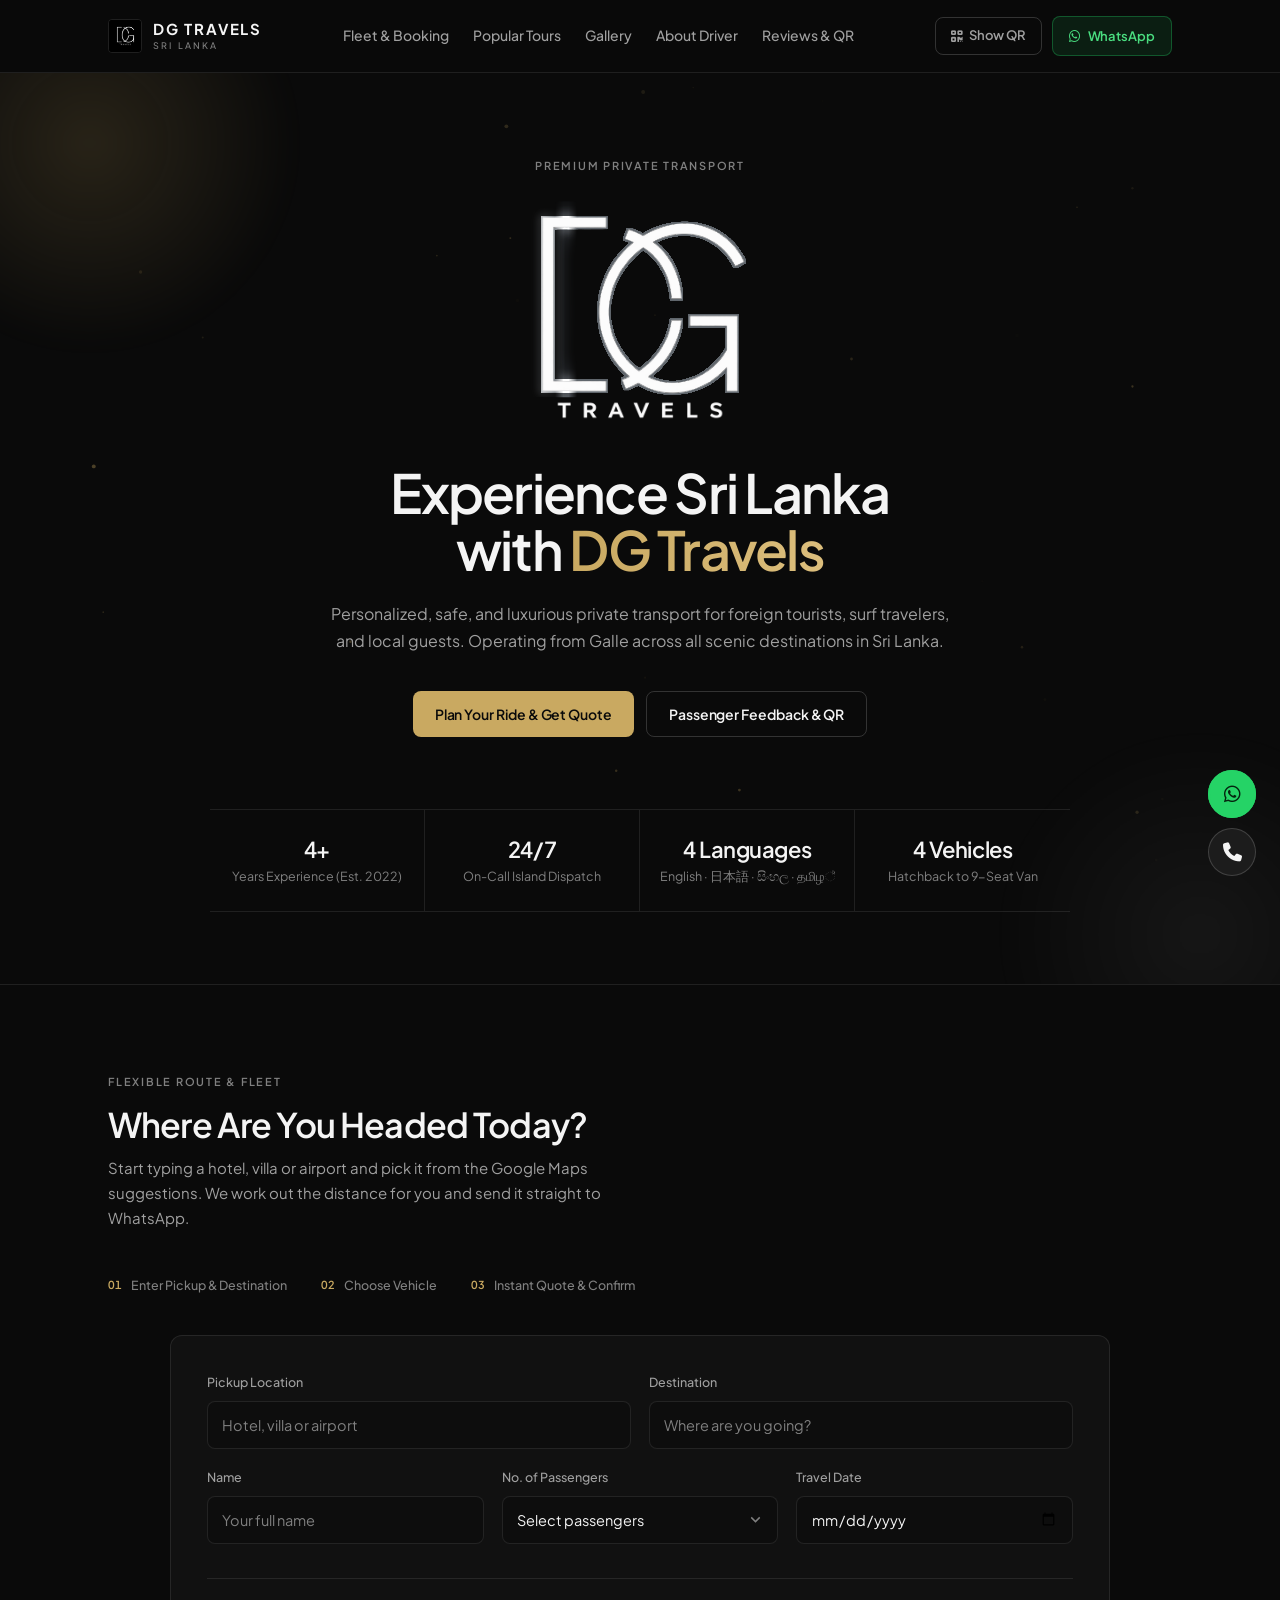
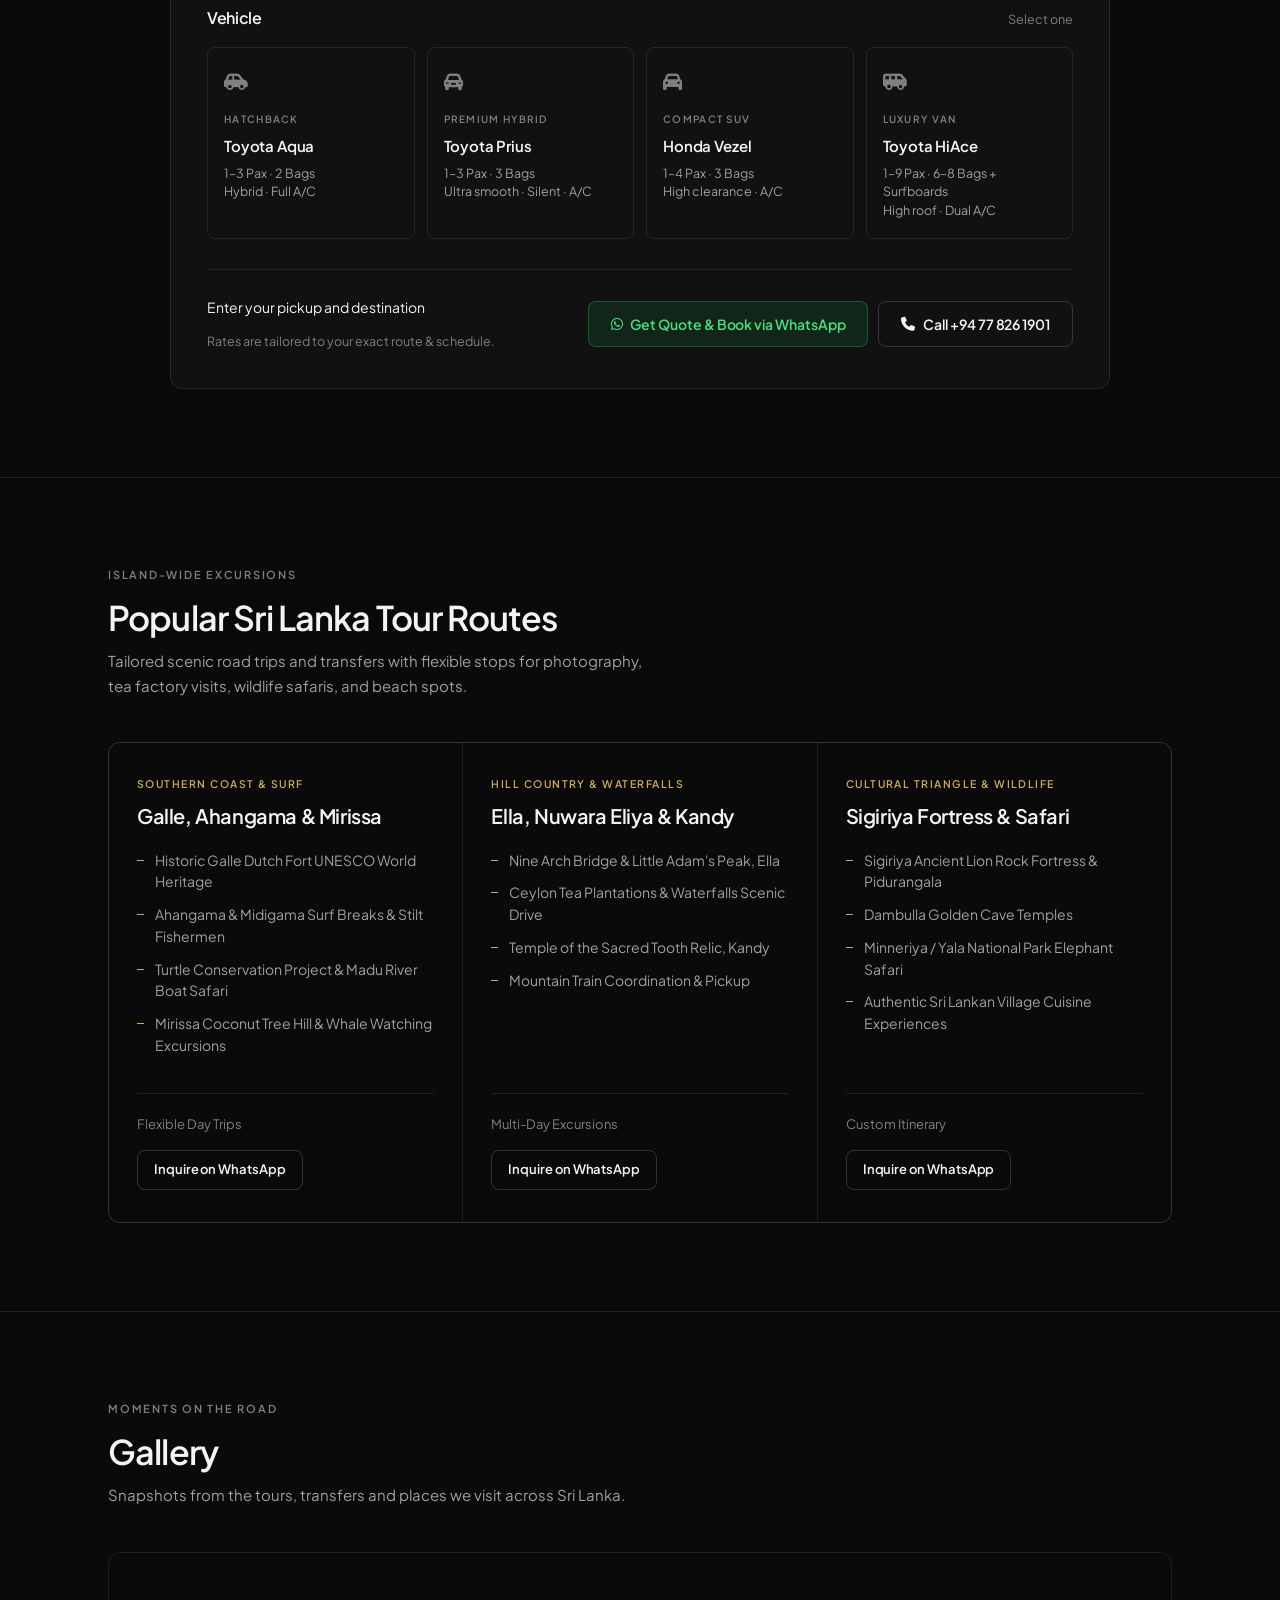
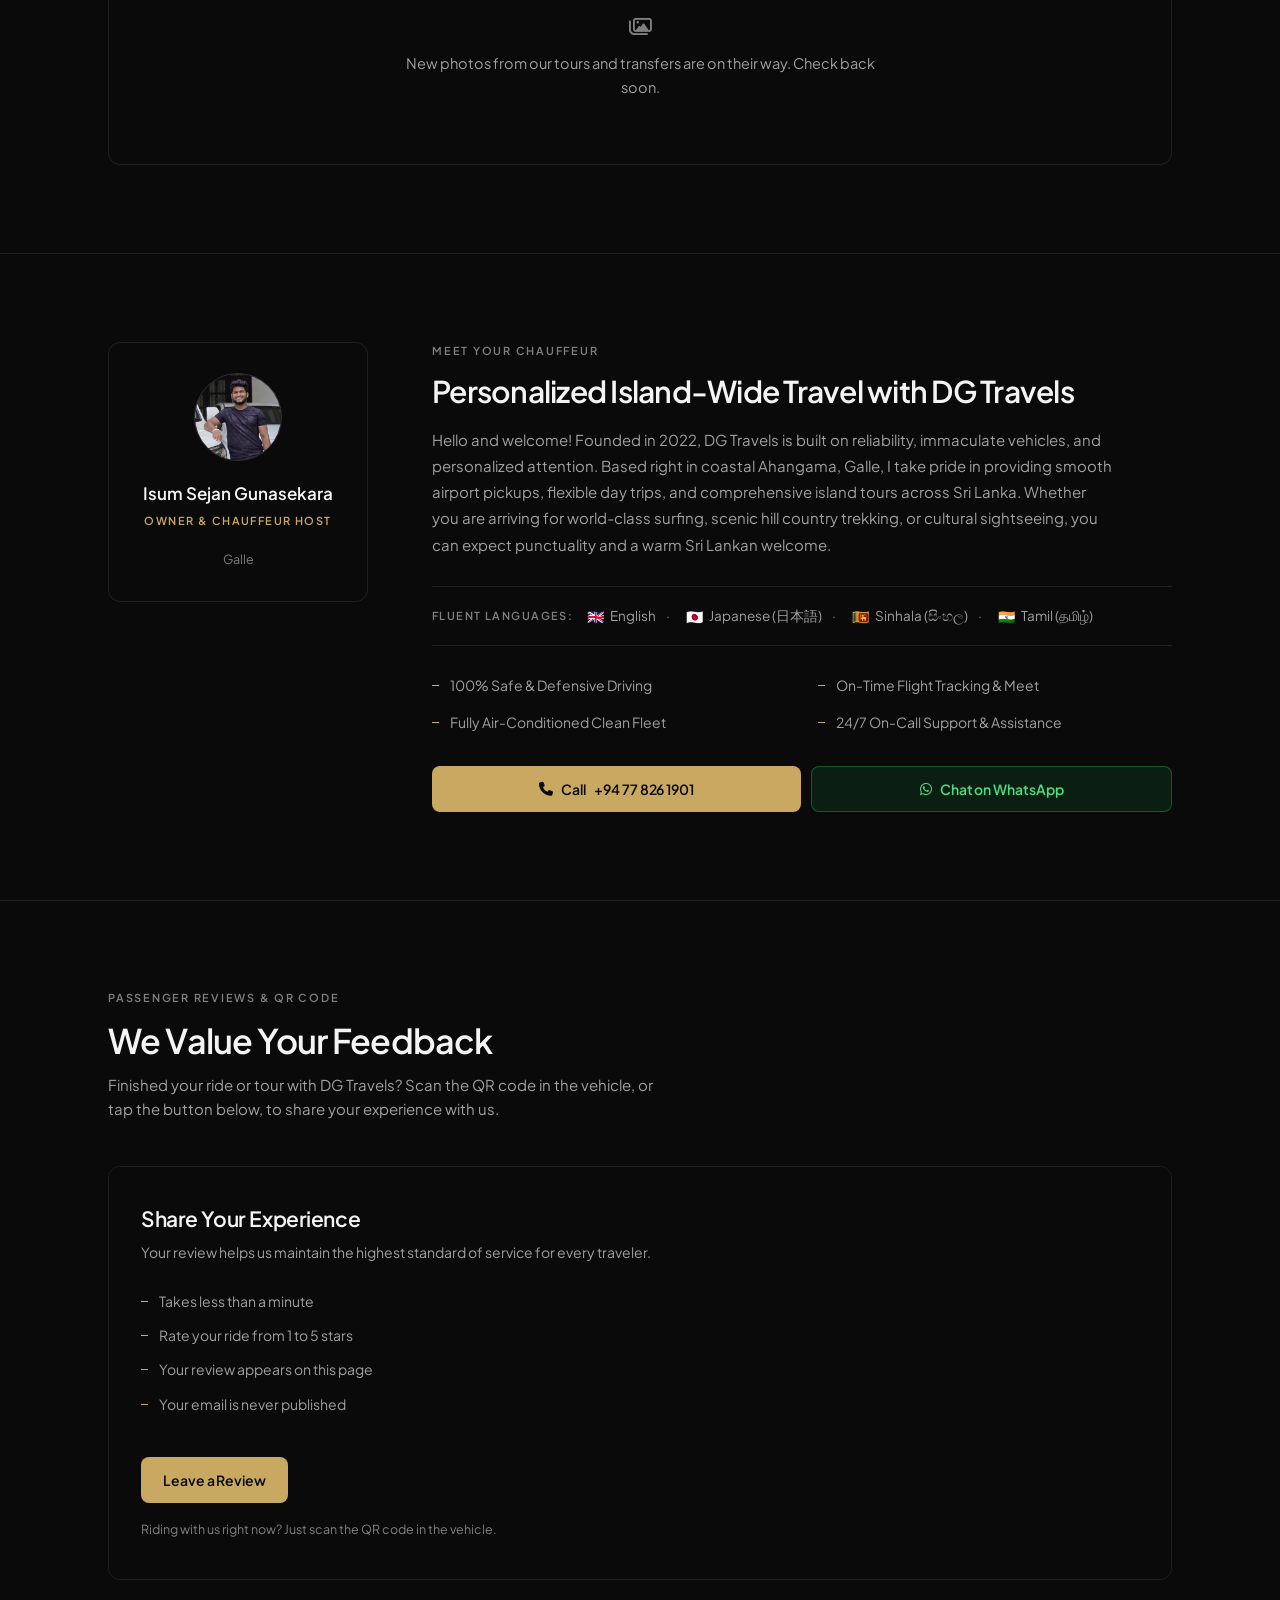
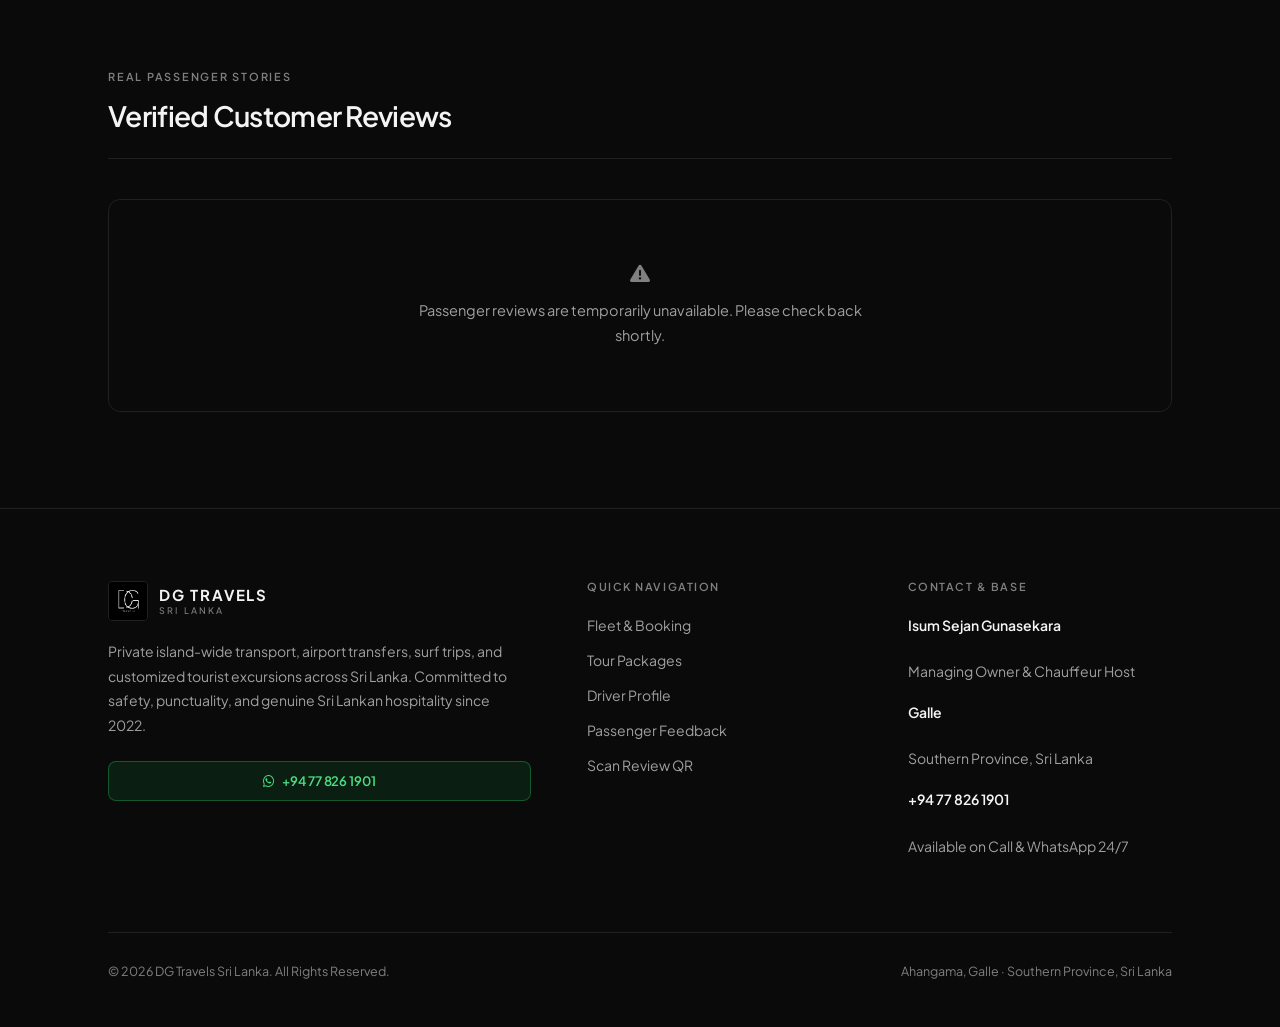
==== commit 62dc5a8b: "Show country with flag on review cards — add country to Supabase select and render in review footer" ====
--- a/index.html
+++ b/index.html
@@ -1973,6 +1973,18 @@
 
     .review-footer i {
       font-size: 10px;
+    }
+
+    .review-country {
+      display: inline-flex;
+      align-items: center;
+      gap: 5px;
+      font-size: 11.5px;
+      color: var(--text-3);
+    }
+    .review-country .rc-flag {
+      font-size: 15px;
+      line-height: 1;
     }
 
     .reviews-state {
@@ -5089,6 +5101,54 @@
         });
       }
 
+      var COUNTRY_FLAGS = {
+        'Afghanistan':'🇦🇫','Albania':'🇦🇱','Algeria':'🇩🇿','Andorra':'🇦🇩','Angola':'🇦🇴',
+        'Antigua & Barbuda':'🇦🇬','Argentina':'🇦🇷','Armenia':'🇦🇲','Australia':'🇦🇺','Austria':'🇦🇹',
+        'Azerbaijan':'🇦🇿','Bahamas':'🇧🇸','Bahrain':'🇧🇭','Bangladesh':'🇧🇩','Barbados':'🇧🇧',
+        'Belarus':'🇧🇾','Belgium':'🇧🇪','Belize':'🇧🇿','Benin':'🇧🇯','Bhutan':'🇧🇹',
+        'Bolivia':'🇧🇴','Bosnia & Herzegovina':'🇧🇦','Botswana':'🇧🇼','Brazil':'🇧🇷','Brunei':'🇧🇳',
+        'Bulgaria':'🇧🇬','Burkina Faso':'🇧🇫','Burundi':'🇧🇮','Cabo Verde':'🇨🇻','Cambodia':'🇰🇭',
+        'Cameroon':'🇨🇲','Canada':'🇨🇦','Central African Republic':'🇨🇫','Chad':'🇹🇩','Chile':'🇨🇱',
+        'China':'🇨🇳','Colombia':'🇨🇴','Comoros':'🇰🇲','Congo (DRC)':'🇨🇩','Congo (Republic)':'🇨🇬',
+        'Costa Rica':'🇨🇷','Croatia':'🇭🇷','Cuba':'🇨🇺','Cyprus':'🇨🇾','Czech Republic':'🇨🇿',
+        'Denmark':'🇩🇰','Djibouti':'🇩🇯','Dominica':'🇩🇲','Dominican Republic':'🇩🇴','Ecuador':'🇪🇨',
+        'Egypt':'🇪🇬','El Salvador':'🇸🇻','Equatorial Guinea':'🇬🇶','Eritrea':'🇪🇷','Estonia':'🇪🇪',
+        'Eswatini':'🇸🇿','Ethiopia':'🇪🇹','Fiji':'🇫🇯','Finland':'🇫🇮','France':'🇫🇷',
+        'Gabon':'🇬🇦','Gambia':'🇬🇲','Georgia':'🇬🇪','Germany':'🇩🇪','Ghana':'🇬🇭',
+        'Greece':'🇬🇷','Grenada':'🇬🇩','Guatemala':'🇬🇹','Guinea':'🇬🇳','Guinea-Bissau':'🇬🇼',
+        'Guyana':'🇬🇾','Haiti':'🇭🇹','Honduras':'🇭🇳','Hungary':'🇭🇺','Iceland':'🇮🇸',
+        'India':'🇮🇳','Indonesia':'🇮🇩','Iran':'🇮🇷','Iraq':'🇮🇶','Ireland':'🇮🇪',
+        'Israel':'🇮🇱','Italy':'🇮🇹','Jamaica':'🇯🇲','Japan':'🇯🇵','Jordan':'🇯🇴',
+        'Kazakhstan':'🇰🇿','Kenya':'🇰🇪','Kiribati':'🇰🇮','Kuwait':'🇰🇼','Kyrgyzstan':'🇰🇬',
+        'Laos':'🇱🇦','Latvia':'🇱🇻','Lebanon':'🇱🇧','Lesotho':'🇱🇸','Liberia':'🇱🇷',
+        'Libya':'🇱🇾','Liechtenstein':'🇱🇮','Lithuania':'🇱🇹','Luxembourg':'🇱🇺','Madagascar':'🇲🇬',
+        'Malawi':'🇲🇼','Malaysia':'🇲🇾','Maldives':'🇲🇻','Mali':'🇲🇱','Malta':'🇲🇹',
+        'Marshall Islands':'🇲🇭','Mauritania':'🇲🇷','Mauritius':'🇲🇺','Mexico':'🇲🇽','Micronesia':'🇫🇲',
+        'Moldova':'🇲🇩','Monaco':'🇲🇨','Mongolia':'🇲🇳','Montenegro':'🇲🇪','Morocco':'🇲🇦',
+        'Mozambique':'🇲🇿','Myanmar':'🇲🇲','Namibia':'🇳🇦','Nauru':'🇳🇷','Nepal':'🇳🇵',
+        'Netherlands':'🇳🇱','New Zealand':'🇳🇿','Nicaragua':'🇳🇮','Niger':'🇳🇪','Nigeria':'🇳🇬',
+        'North Macedonia':'🇲🇰','Norway':'🇳🇴','Oman':'🇴🇲','Pakistan':'🇵🇰','Palau':'🇵🇼',
+        'Panama':'🇵🇦','Papua New Guinea':'🇵🇬','Paraguay':'🇵🇾','Peru':'🇵🇪','Philippines':'🇵🇭',
+        'Poland':'🇵🇱','Portugal':'🇵🇹','Qatar':'🇶🇦','Romania':'🇷🇴','Russia':'🇷🇺',
+        'Rwanda':'🇷🇼','Saint Kitts & Nevis':'🇰🇳','Saint Lucia':'🇱🇨','Saint Vincent & the Grenadines':'🇻🇨',
+        'Samoa':'🇼🇸','San Marino':'🇸🇲','Sao Tome & Principe':'🇸🇹','Saudi Arabia':'🇸🇦',
+        'Senegal':'🇸🇳','Serbia':'🇷🇸','Seychelles':'🇸🇨','Sierra Leone':'🇸🇱','Singapore':'🇸🇬',
+        'Slovakia':'🇸🇰','Slovenia':'🇸🇮','Solomon Islands':'🇸🇧','Somalia':'🇸🇴','South Africa':'🇿🇦',
+        'South Sudan':'🇸🇸','Spain':'🇪🇸','Sri Lanka':'🇱🇰','Sudan':'🇸🇩','Suriname':'🇸🇷',
+        'Sweden':'🇸🇪','Switzerland':'🇨🇭','Syria':'🇸🇾','Taiwan':'🇹🇼','Tajikistan':'🇹🇯',
+        'Tanzania':'🇹🇿','Thailand':'🇹🇭','Timor-Leste':'🇹🇱','Togo':'🇹🇬','Tonga':'🇹🇴',
+        'Trinidad & Tobago':'🇹🇹','Tunisia':'🇹🇳','Turkey':'🇹🇷','Turkmenistan':'🇹🇲','Tuvalu':'🇹🇻',
+        'Uganda':'🇺🇬','Ukraine':'🇺🇦','United Arab Emirates':'🇦🇪','United Kingdom':'🇬🇧',
+        'United States':'🇺🇸','Uruguay':'🇺🇾','Uzbekistan':'🇺🇿','Vanuatu':'🇻🇺',
+        'Venezuela':'🇻🇪','Vietnam':'🇻🇳','Yemen':'🇾🇪','Zambia':'🇿🇲','Zimbabwe':'🇿🇼'
+      };
+
+      function flagFor(country) {
+        if (!country) return '';
+        return COUNTRY_FLAGS[country] || '';
+      }
+
+
       function showReviewsState(iconClass, text, withCta) {
         if (!reviewsState) return;
         reviewsState.hidden = false;
@@ -5144,6 +5204,7 @@
             '</div>' +
             '<div class="review-footer">' +
             '<span class="verified-pill"><i class="fa-solid fa-circle-check"></i> Verified Passenger</span>' +
+            (review.country ? '<span class="review-country"><span class="rc-flag">' + flagFor(review.country) + '</span>' + escapeHtml(review.country) + '</span>' : '') +
             '<span><i class="fa-regular fa-clock"></i> ' + escapeHtml(formatDateTime(review.created_at)) + '</span>' +
             '</div>' +
             '</div>';
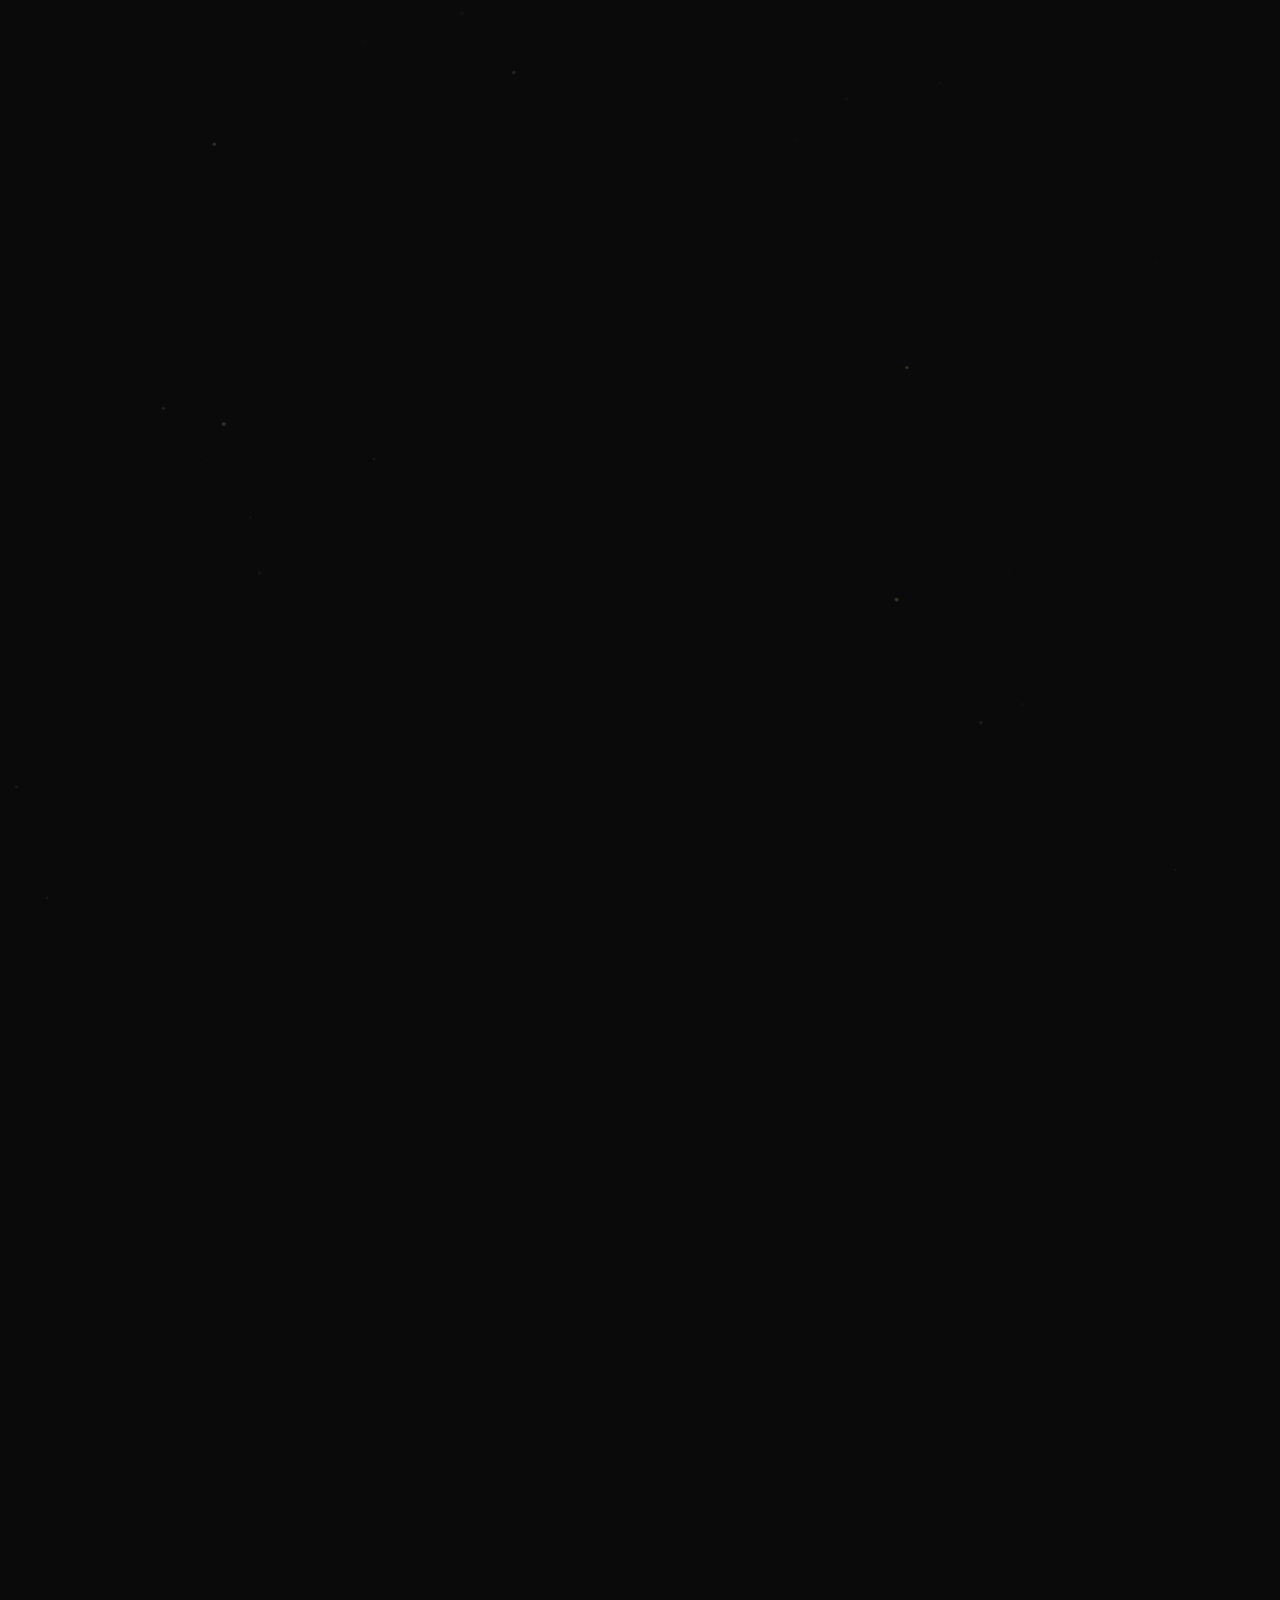
==== commit 326a4271: "Fix feedback QR code destination to dgtravels.com.lk and optimize feedback form for mobile" ====
--- a/index.html
+++ b/index.html
@@ -4972,7 +4972,7 @@
       // standee printed today keeps working. Set SITE_URL to the deployed
       // domain before printing; otherwise the QR is built from wherever
       // this page is being served, which is only useful while developing.
-      const SITE_URL = 'https://dgtravels.vercel.app'; // e.g. 'https://dgtravels.vercel.app'
+      const SITE_URL = 'https://dgtravels.com.lk'; // e.g. 'https://dgtravels.com.lk'
 
       const feedbackUrl = SITE_URL
         ? SITE_URL.replace(/\/+$/, '') + '/feedback'
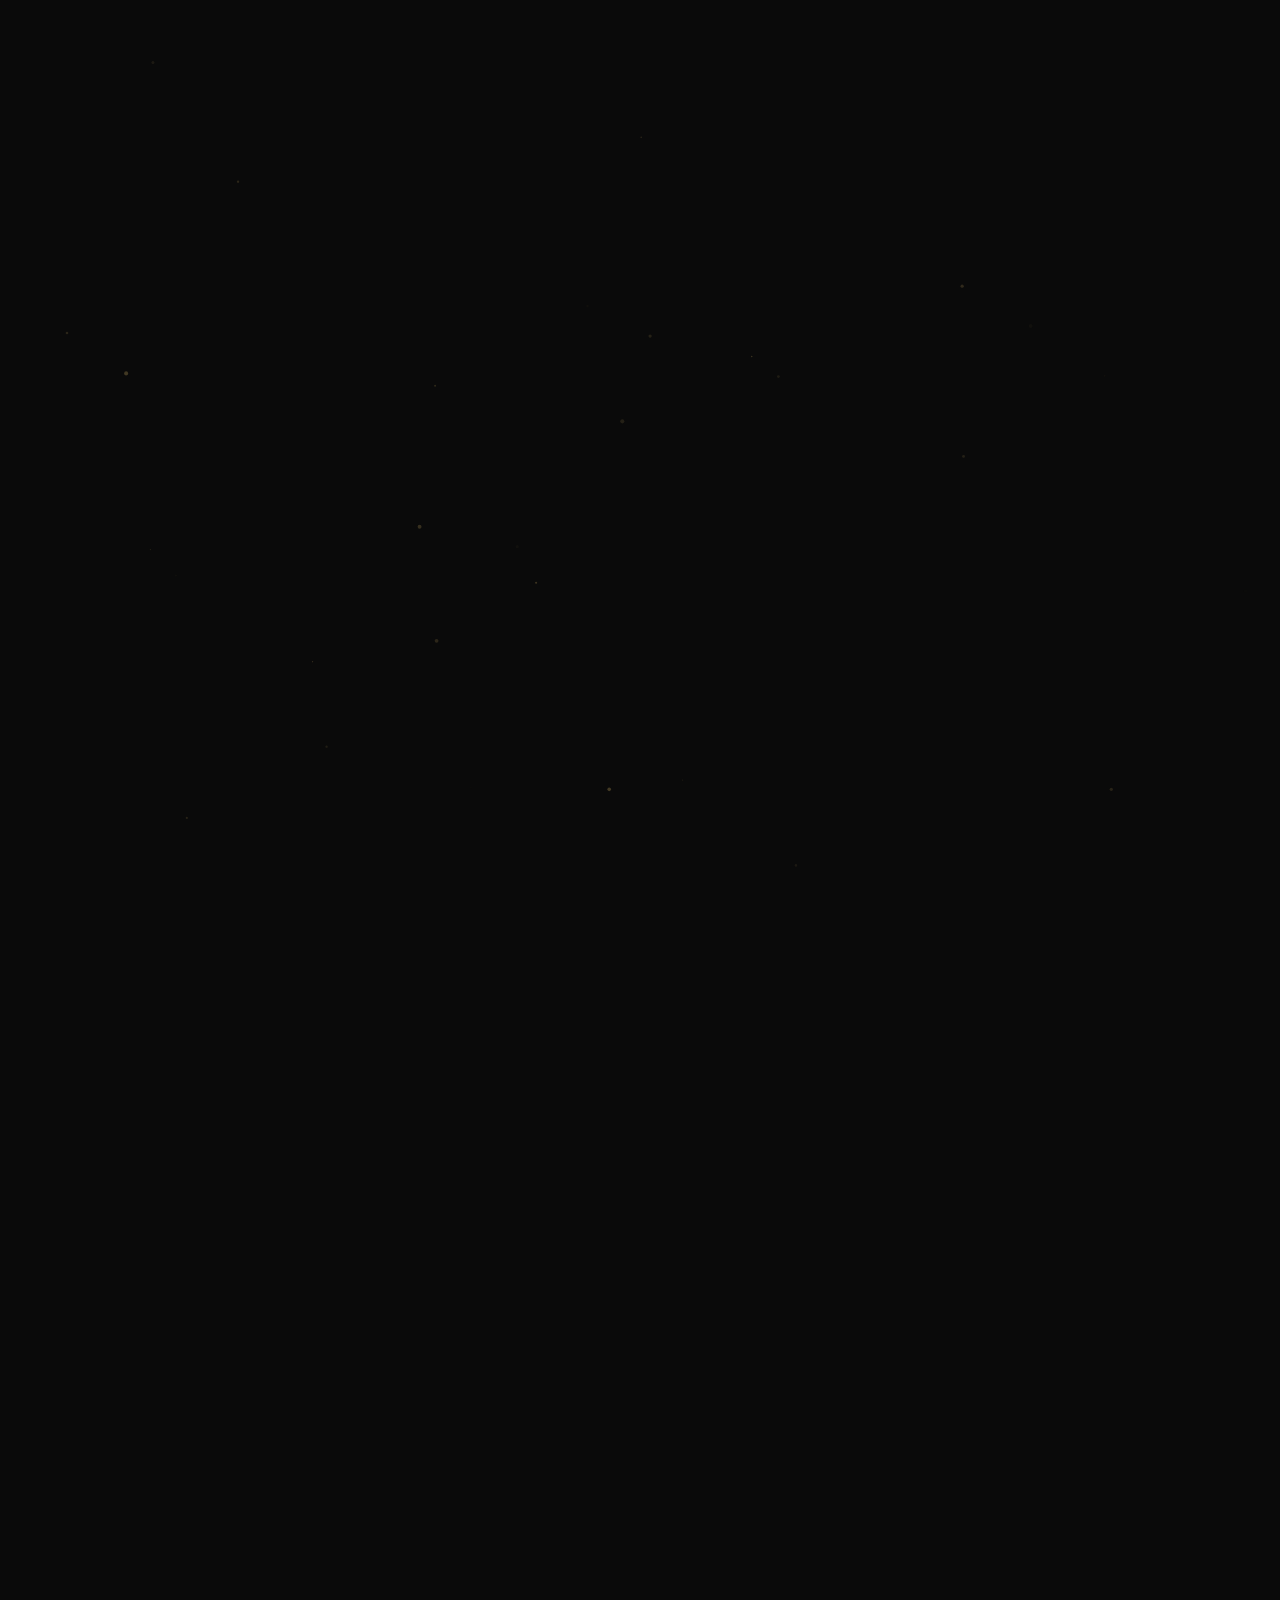
==== commit 1afd93ff: "Add Gallery Albums feature with album creation, album photo filtering, and website album title displ" ====
--- a/index.html
+++ b/index.html
@@ -2018,6 +2018,102 @@
     }
 
     /* ---------- Gallery ---------- */
+    .gallery-album-nav {
+      display: flex;
+      flex-wrap: wrap;
+      gap: 10px;
+      justify-content: center;
+      align-items: center;
+      margin-bottom: 32px;
+      padding: 0 4px;
+    }
+
+    .gallery-album-pill {
+      display: inline-flex;
+      align-items: center;
+      gap: 7px;
+      padding: 9px 18px;
+      border-radius: 9999px;
+      border: 1px solid var(--line);
+      background: var(--surface);
+      color: var(--text-2);
+      font-size: 13.5px;
+      font-weight: 600;
+      cursor: pointer;
+      transition: all 0.2s var(--ease);
+      touch-action: manipulation;
+      -webkit-tap-highlight-color: transparent;
+    }
+
+    .gallery-album-pill i {
+      font-size: 13px;
+      opacity: 0.8;
+    }
+
+    .gallery-album-pill .pill-count {
+      font-size: 12px;
+      opacity: 0.7;
+    }
+
+    .gallery-album-pill:hover {
+      border-color: var(--line-strong);
+      color: var(--text);
+      background: rgba(255, 255, 255, 0.04);
+    }
+
+    .gallery-album-pill.active {
+      background: rgba(201, 169, 97, 0.16);
+      border-color: var(--accent);
+      color: var(--accent);
+      box-shadow: 0 0 16px rgba(201, 169, 97, 0.2);
+    }
+
+    .gallery-album-pill.active i {
+      opacity: 1;
+      color: var(--accent);
+    }
+
+    .gallery-album-badge {
+      position: absolute;
+      top: 10px;
+      left: 10px;
+      display: inline-flex;
+      align-items: center;
+      gap: 5px;
+      padding: 4px 10px;
+      border-radius: 6px;
+      background: rgba(12, 12, 12, 0.82);
+      backdrop-filter: blur(8px);
+      -webkit-backdrop-filter: blur(8px);
+      border: 1px solid rgba(255, 255, 255, 0.14);
+      color: var(--accent);
+      font-size: 11px;
+      font-weight: 600;
+      z-index: 2;
+      pointer-events: none;
+      box-shadow: 0 4px 12px rgba(0, 0, 0, 0.4);
+    }
+
+    .gallery-album-badge i {
+      font-size: 11px;
+    }
+
+    .gallery-viewer-album {
+      display: inline-flex;
+      align-items: center;
+      gap: 6px;
+      font-size: 12px;
+      font-weight: 700;
+      text-transform: uppercase;
+      letter-spacing: 0.08em;
+      color: var(--accent);
+      background: rgba(201, 169, 97, 0.14);
+      border: 1px solid rgba(201, 169, 97, 0.28);
+      padding: 3px 10px;
+      border-radius: 9999px;
+      margin-bottom: 8px;
+    }
+
     .gallery-grid {
       display: grid;
       grid-template-columns: repeat(4, minmax(0, 1fr));
@@ -4001,6 +4097,8 @@
         <p class="section-subtitle" data-reveal data-cms-text="gallery.subtitle">Snapshots from the tours, transfers and
           places we visit across Sri Lanka.</p>
 
+        <div class="gallery-album-nav" id="galleryAlbumNav" data-reveal style="display:none"></div>
+
         <div class="gallery-grid" id="galleryGrid" data-reveal></div>
 
         <div class="reviews-state gallery-state" id="galleryState">
@@ -4190,6 +4288,7 @@
           </button>
         </div>
         <figcaption class="gallery-viewer-text">
+          <div class="gallery-viewer-album" id="galleryViewerAlbum" style="display:none"></div>
           <div class="gallery-viewer-caption" id="galleryViewerCaption"></div>
           <div class="gallery-viewer-meta">
             <time id="galleryViewerDate"></time><span id="galleryViewerCount"></span>
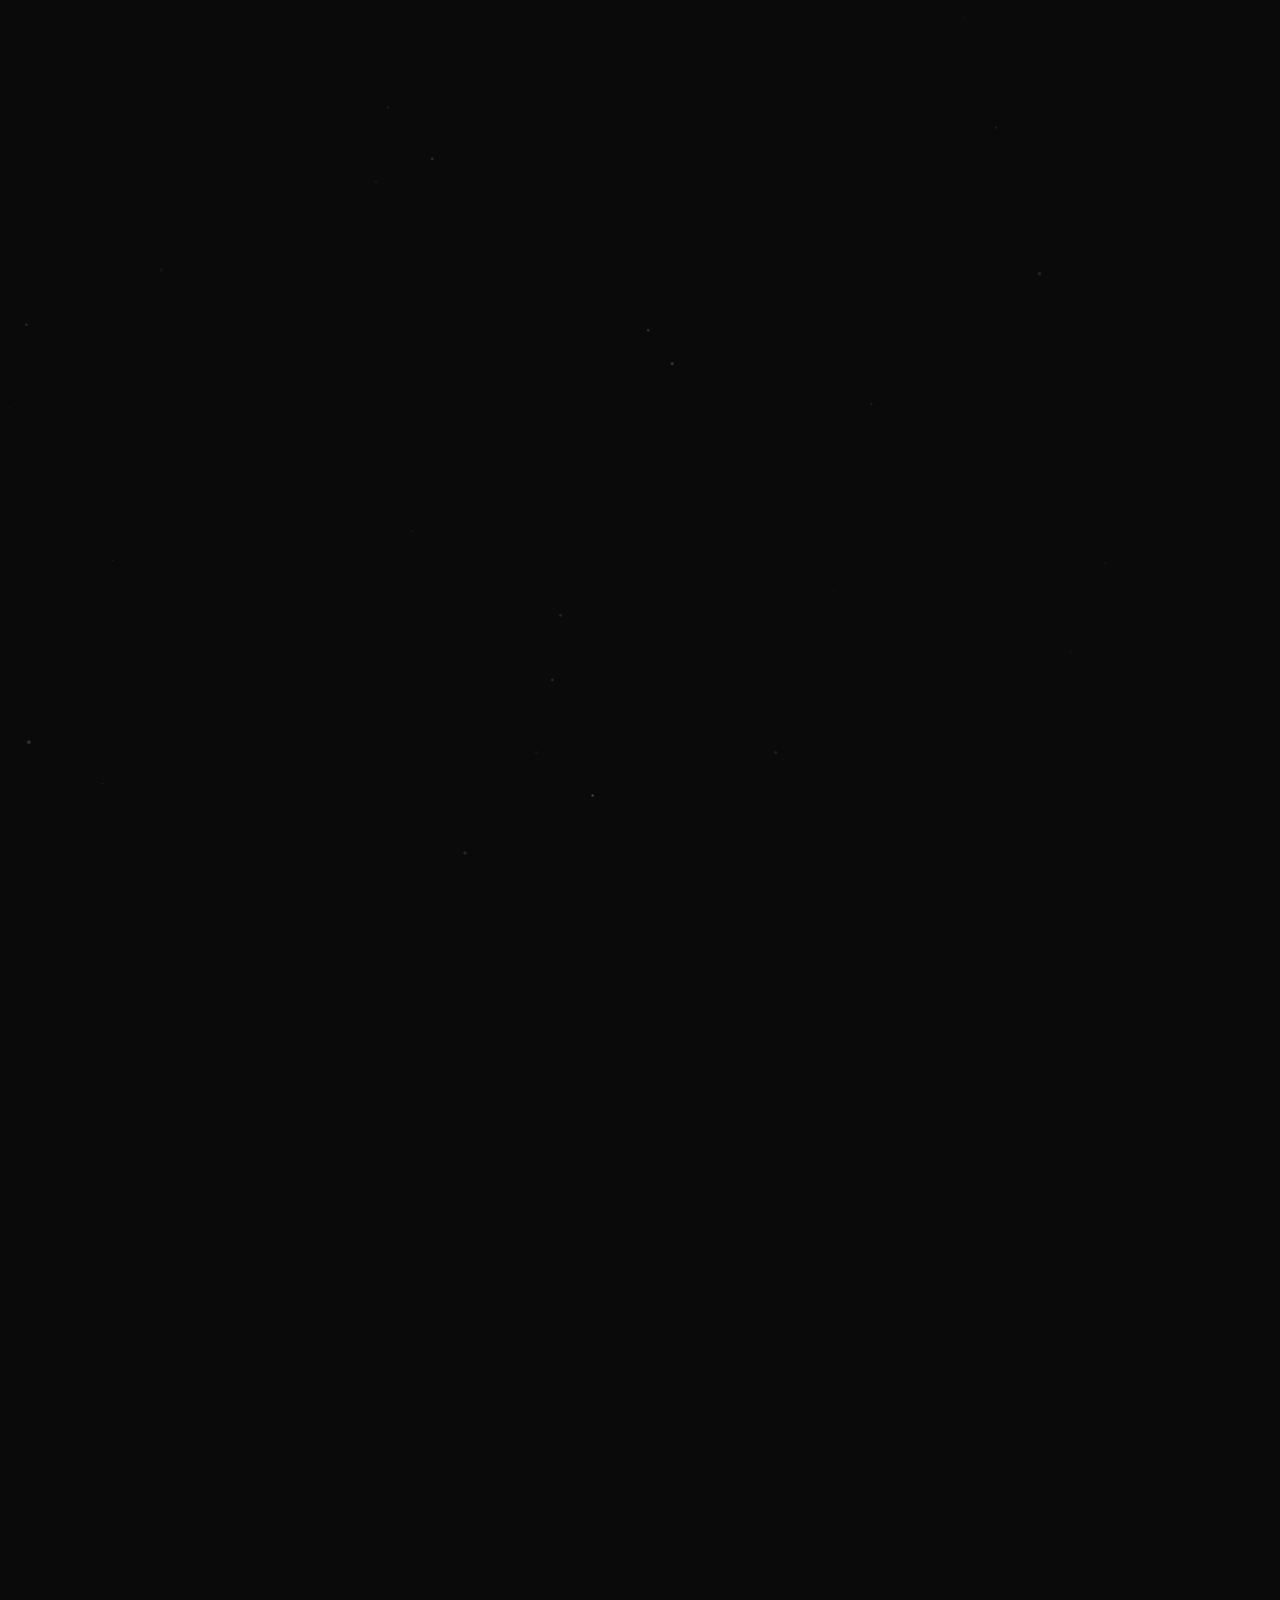
==== commit cd035ee0: "Update gallery section to group photos by album with album headings" ====
--- a/index.html
+++ b/index.html
@@ -2018,84 +2018,87 @@
     }
 
     /* ---------- Gallery ---------- */
+
+    /* Single "Albums" button row at top */
     .gallery-album-nav {
       display: flex;
-      flex-wrap: wrap;
-      gap: 10px;
-      justify-content: center;
+      justify-content: flex-start;
       align-items: center;
-      margin-bottom: 32px;
-      padding: 0 4px;
-    }
-
-    .gallery-album-pill {
+      margin-bottom: 40px;
+      padding: 0 2px;
+    }
+
+    /* The one Albums button */
+    .gallery-albums-btn {
       display: inline-flex;
       align-items: center;
-      gap: 7px;
-      padding: 9px 18px;
+      gap: 8px;
+      padding: 10px 22px;
       border-radius: 9999px;
-      border: 1px solid var(--line);
-      background: var(--surface);
-      color: var(--text-2);
+      border: 1.5px solid var(--accent);
+      background: rgba(201, 169, 97, 0.10);
+      color: var(--accent);
       font-size: 13.5px;
-      font-weight: 600;
+      font-weight: 700;
       cursor: pointer;
-      transition: all 0.2s var(--ease);
+      transition: all 0.22s var(--ease);
       touch-action: manipulation;
       -webkit-tap-highlight-color: transparent;
-    }
-
-    .gallery-album-pill i {
-      font-size: 13px;
-      opacity: 0.8;
-    }
-
-    .gallery-album-pill .pill-count {
-      font-size: 12px;
-      opacity: 0.7;
-    }
-
-    .gallery-album-pill:hover {
-      border-color: var(--line-strong);
-      color: var(--text);
-      background: rgba(255, 255, 255, 0.04);
-    }
-
-    .gallery-album-pill.active {
-      background: rgba(201, 169, 97, 0.16);
-      border-color: var(--accent);
-      color: var(--accent);
-      box-shadow: 0 0 16px rgba(201, 169, 97, 0.2);
-    }
-
-    .gallery-album-pill.active i {
-      opacity: 1;
-      color: var(--accent);
-    }
-
-    .gallery-album-badge {
-      position: absolute;
-      top: 10px;
-      left: 10px;
+      letter-spacing: 0.03em;
+    }
+
+    .gallery-albums-btn i {
+      font-size: 14px;
+    }
+
+    .gallery-albums-btn:hover {
+      background: rgba(201, 169, 97, 0.20);
+      box-shadow: 0 0 20px rgba(201, 169, 97, 0.25);
+      transform: translateY(-1px);
+    }
+
+    /* Album groups inside the grid container */
+    .gallery-album-group {
+      margin-bottom: 56px;
+    }
+
+    .gallery-album-group:last-child {
+      margin-bottom: 0;
+    }
+
+    .gallery-album-heading {
+      display: flex;
+      align-items: center;
+      gap: 12px;
+      margin-bottom: 22px;
+    }
+
+    .gallery-album-heading-icon {
       display: inline-flex;
       align-items: center;
-      gap: 5px;
-      padding: 4px 10px;
-      border-radius: 6px;
-      background: rgba(12, 12, 12, 0.82);
-      backdrop-filter: blur(8px);
-      -webkit-backdrop-filter: blur(8px);
-      border: 1px solid rgba(255, 255, 255, 0.14);
+      justify-content: center;
+      width: 34px;
+      height: 34px;
+      border-radius: 50%;
+      background: rgba(201, 169, 97, 0.15);
+      border: 1px solid rgba(201, 169, 97, 0.35);
       color: var(--accent);
-      font-size: 11px;
-      font-weight: 600;
-      z-index: 2;
-      pointer-events: none;
-      box-shadow: 0 4px 12px rgba(0, 0, 0, 0.4);
-    }
-
-    .gallery-album-badge i {
-      font-size: 11px;
+      font-size: 14px;
+      flex-shrink: 0;
+    }
+
+    .gallery-album-heading h3 {
+      font-size: 18px;
+      font-weight: 700;
+      color: var(--text);
+      letter-spacing: -0.01em;
+      margin: 0;
+    }
+
+    .gallery-album-heading-line {
+      flex: 1;
+      height: 1px;
+      background: var(--line);
     }
 
     .gallery-viewer-album {
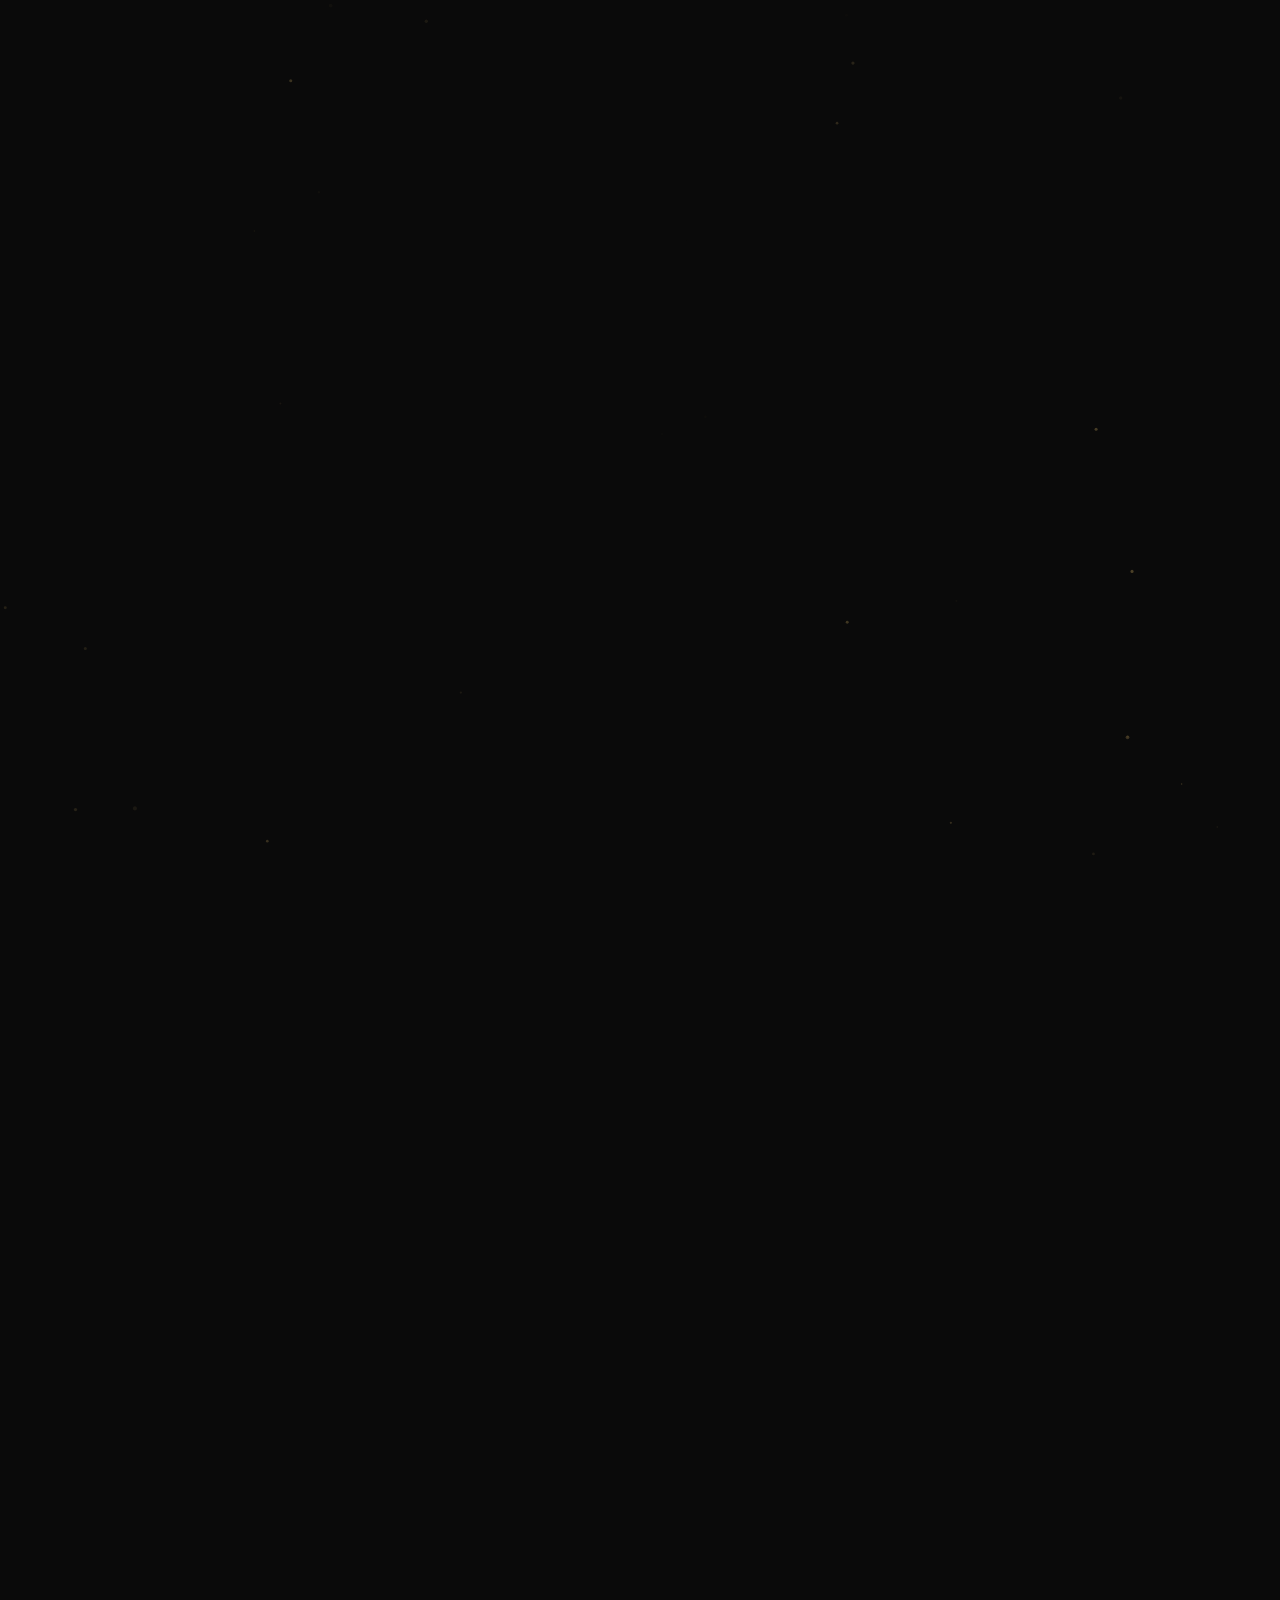
==== commit 416e1491: "Fix gallery album layout to full width so photos maintain original size" ====
--- a/index.html
+++ b/index.html
@@ -2057,9 +2057,17 @@
       transform: translateY(-1px);
     }
 
+    /* Gallery wrapper (holds multiple album groups) */
+    #galleryGrid,
+    .gallery-wrapper {
+      display: block;
+      width: 100%;
+    }
+
     /* Album groups inside the grid container */
     .gallery-album-group {
       margin-bottom: 56px;
+      width: 100%;
     }
 
     .gallery-album-group:last-child {
@@ -4102,7 +4110,7 @@
 
         <div class="gallery-album-nav" id="galleryAlbumNav" data-reveal style="display:none"></div>
 
-        <div class="gallery-grid" id="galleryGrid" data-reveal></div>
+        <div class="gallery-wrapper" id="galleryGrid" data-reveal></div>
 
         <div class="reviews-state gallery-state" id="galleryState">
           <i class="fa-solid fa-circle-notch fa-spin"></i>
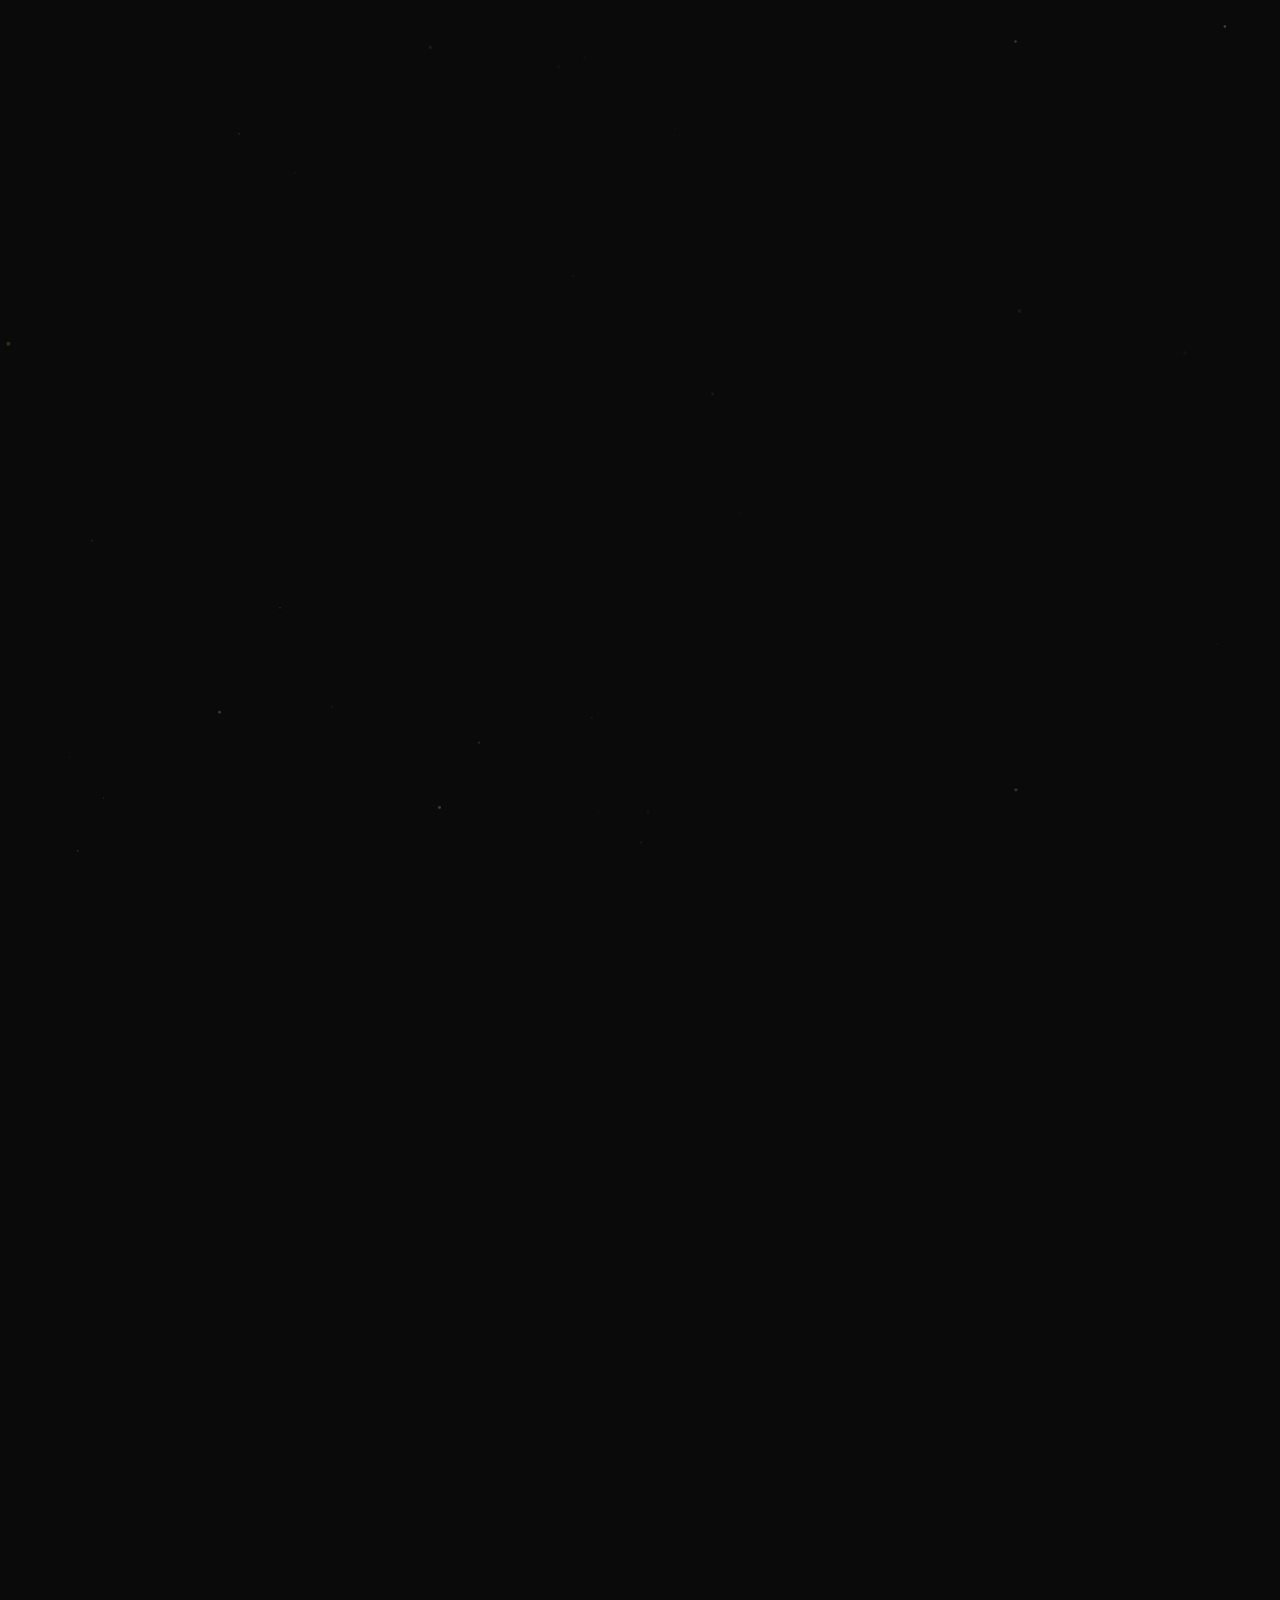
==== commit f4192507: "Add interactive albums navigation dropdown with smooth scrolling to albums" ====
--- a/index.html
+++ b/index.html
@@ -2026,14 +2026,20 @@
       align-items: center;
       margin-bottom: 40px;
       padding: 0 2px;
+      position: relative;
+    }
+
+    .gallery-albums-menu-wrap {
+      position: relative;
+      display: inline-block;
     }
 
     /* The one Albums button */
     .gallery-albums-btn {
       display: inline-flex;
       align-items: center;
-      gap: 8px;
-      padding: 10px 22px;
+      gap: 9px;
+      padding: 10px 20px;
       border-radius: 9999px;
       border: 1.5px solid var(--accent);
       background: rgba(201, 169, 97, 0.10);
@@ -2051,10 +2057,171 @@
       font-size: 14px;
     }
 
+    .gallery-albums-btn .albums-chevron {
+      font-size: 11px;
+      transition: transform 0.22s var(--ease);
+      opacity: 0.85;
+      margin-left: 2px;
+    }
+
+    .gallery-albums-btn[aria-expanded="true"] .albums-chevron {
+      transform: rotate(180deg);
+    }
+
+    .gallery-albums-btn-count {
+      display: inline-flex;
+      align-items: center;
+      justify-content: center;
+      background: var(--accent);
+      color: #0d0f14;
+      font-size: 11px;
+      font-weight: 800;
+      padding: 1px 7px;
+      border-radius: 9999px;
+      line-height: 1.35;
+    }
+
     .gallery-albums-btn:hover {
       background: rgba(201, 169, 97, 0.20);
       box-shadow: 0 0 20px rgba(201, 169, 97, 0.25);
       transform: translateY(-1px);
+    }
+
+    /* Albums dropdown popover */
+    .gallery-albums-dropdown {
+      position: absolute;
+      top: calc(100% + 10px);
+      left: 0;
+      min-width: 320px;
+      max-width: min(440px, calc(100vw - 32px));
+      background: rgba(16, 18, 23, 0.96);
+      backdrop-filter: blur(18px);
+      -webkit-backdrop-filter: blur(18px);
+      border: 1px solid rgba(201, 169, 97, 0.35);
+      border-radius: 14px;
+      box-shadow: 0 16px 48px rgba(0, 0, 0, 0.65), 0 0 24px rgba(201, 169, 97, 0.15);
+      z-index: 60;
+      overflow: hidden;
+      animation: albumsDropdownFade 0.2s cubic-bezier(0.16, 1, 0.3, 1);
+    }
+
+    @keyframes albumsDropdownFade {
+      from {
+        opacity: 0;
+        transform: translateY(-8px) scale(0.98);
+      }
+      to {
+        opacity: 1;
+        transform: translateY(0) scale(1);
+      }
+    }
+
+    .gallery-albums-dropdown-head {
+      display: flex;
+      align-items: center;
+      justify-content: space-between;
+      padding: 14px 18px 11px;
+      border-bottom: 1px solid var(--line);
+      font-size: 12px;
+      font-weight: 700;
+      text-transform: uppercase;
+      letter-spacing: 0.08em;
+      color: var(--accent);
+    }
+
+    .gallery-albums-dropdown-head .dropdown-badge {
+      font-size: 11px;
+      color: var(--text-3);
+      font-weight: 600;
+      text-transform: none;
+      letter-spacing: normal;
+    }
+
+    .gallery-albums-dropdown-list {
+      padding: 8px;
+      max-height: 340px;
+      overflow-y: auto;
+      display: flex;
+      flex-direction: column;
+      gap: 4px;
+    }
+
+    .gallery-albums-dropdown-item {
+      display: flex;
+      align-items: center;
+      gap: 12px;
+      width: 100%;
+      padding: 10px 14px;
+      background: transparent;
+      border: 1px solid transparent;
+      border-radius: 10px;
+      color: var(--text);
+      cursor: pointer;
+      text-align: left;
+      transition: all 0.18s var(--ease);
+      font-family: inherit;
+    }
+
+    .gallery-albums-dropdown-item:hover {
+      background: rgba(201, 169, 97, 0.12);
+      border-color: rgba(201, 169, 97, 0.32);
+      transform: translateX(3px);
+    }
+
+    .gallery-albums-dropdown-item .item-icon {
+      display: inline-flex;
+      align-items: center;
+      justify-content: center;
+      width: 32px;
+      height: 32px;
+      border-radius: 8px;
+      background: rgba(201, 169, 97, 0.12);
+      color: var(--accent);
+      font-size: 13px;
+      flex-shrink: 0;
+      transition: background 0.18s var(--ease), color 0.18s var(--ease);
+    }
+
+    .gallery-albums-dropdown-item:hover .item-icon {
+      background: var(--accent);
+      color: #0b0c10;
+    }
+
+    .gallery-albums-dropdown-item .item-info {
+      flex: 1;
+      min-width: 0;
+    }
+
+    .gallery-albums-dropdown-item .item-name {
+      display: block;
+      font-size: 13.5px;
+      font-weight: 600;
+      color: var(--text);
+      white-space: nowrap;
+      overflow: hidden;
+      text-overflow: ellipsis;
+      line-height: 1.35;
+    }
+
+    .gallery-albums-dropdown-item .item-meta {
+      display: block;
+      font-size: 11.5px;
+      color: var(--text-3);
+      margin-top: 2px;
+    }
+
+    .gallery-albums-dropdown-item .item-arrow {
+      font-size: 12px;
+      color: var(--accent);
+      opacity: 0;
+      transform: translateY(-3px);
+      transition: all 0.18s var(--ease);
+      flex-shrink: 0;
+    }
+
+    .gallery-albums-dropdown-item:hover .item-arrow {
+      opacity: 1;
+      transform: translateY(0);
     }
 
     /* Gallery wrapper (holds multiple album groups) */
@@ -2068,6 +2235,22 @@
     .gallery-album-group {
       margin-bottom: 56px;
       width: 100%;
+      scroll-margin-top: 100px;
+      border-radius: 12px;
+      transition: box-shadow 0.4s var(--ease);
+    }
+
+    .gallery-album-group.album-highlight {
+      animation: albumHighlightPulse 1.4s ease-out;
+    }
+
+    @keyframes albumHighlightPulse {
+      0% {
+        box-shadow: 0 0 0 2px var(--accent), 0 0 30px rgba(201, 169, 97, 0.45);
+      }
+      100% {
+        box-shadow: 0 0 0 0 transparent;
+      }
     }
 
     .gallery-album-group:last-child {
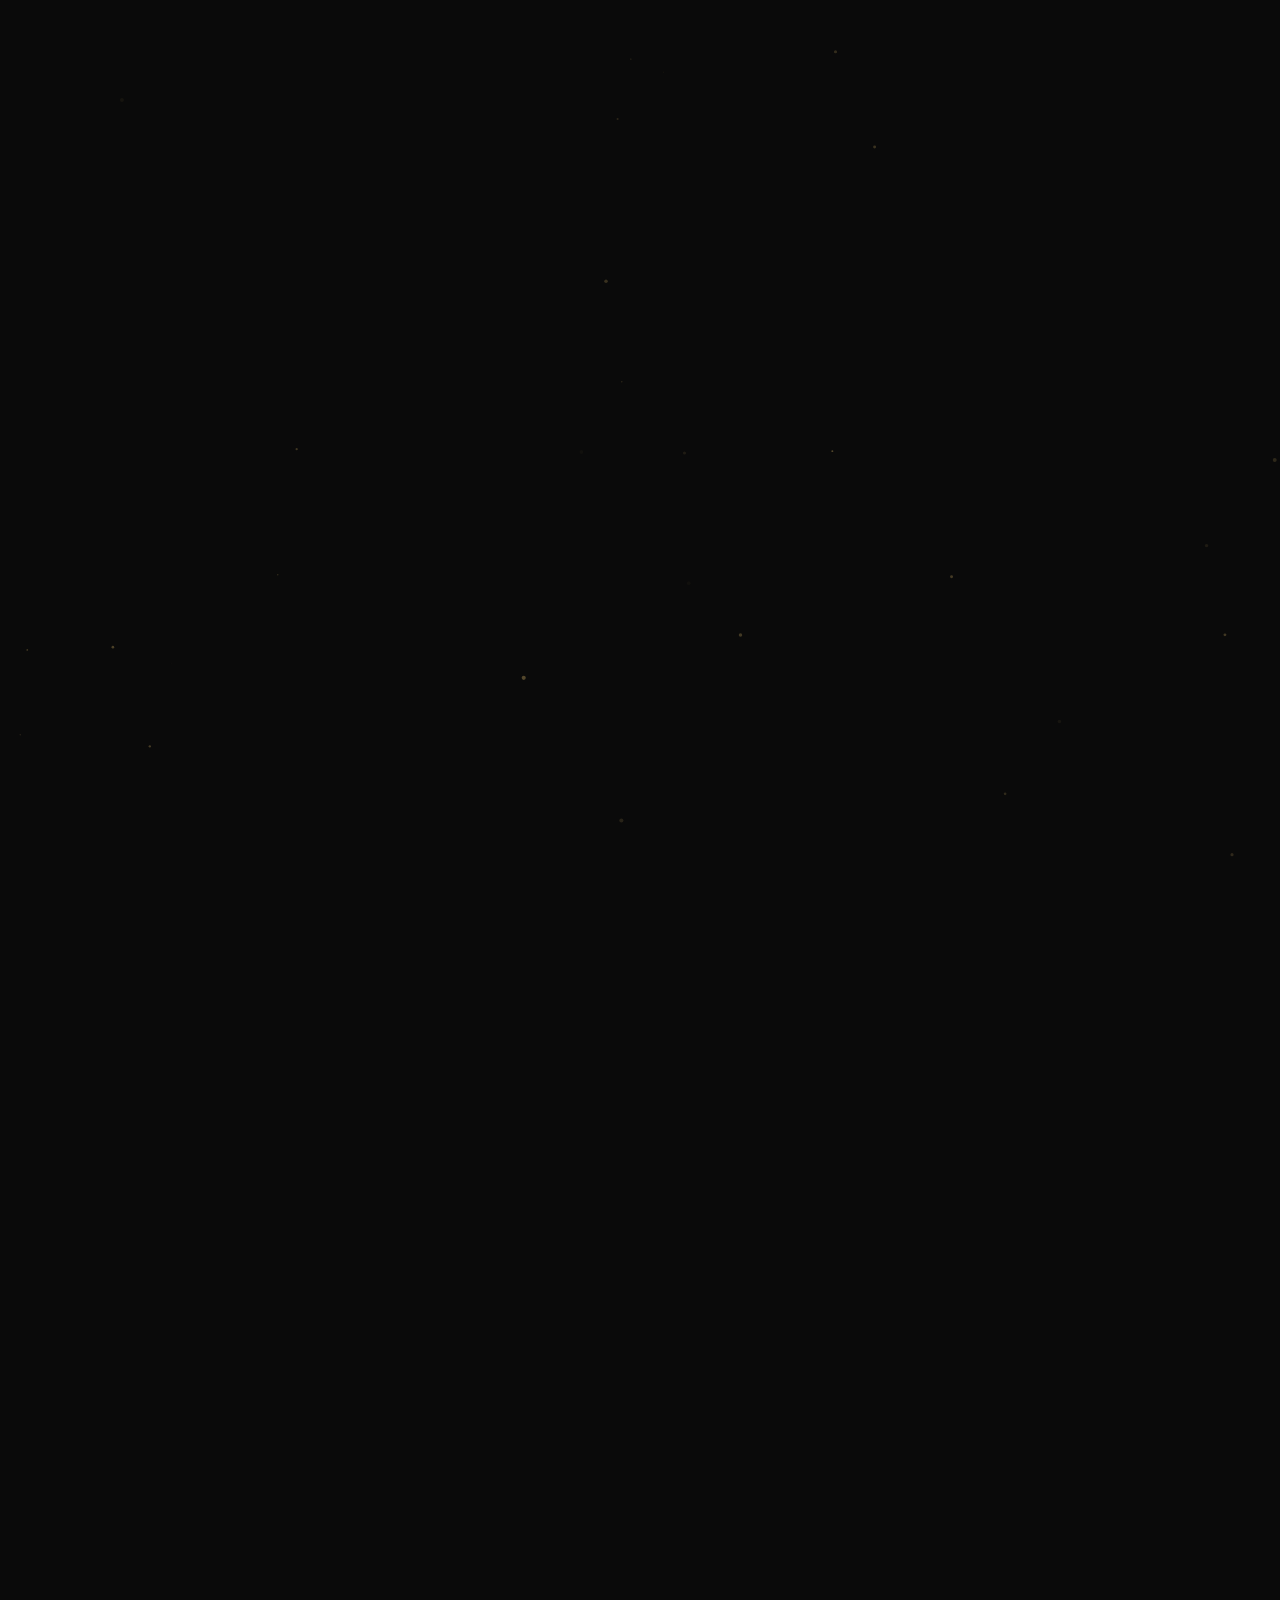
==== commit 8e47b5a4: "SEO: Add full meta tags, Open Graph, JSON-LD structured data, robots.txt and sitemap.xml" ====
--- a/index.html
+++ b/index.html
@@ -7,9 +7,134 @@
   <meta name="theme-color" content="#0a0a0a">
   <meta name="mobile-web-app-capable" content="yes">
   <meta name="apple-mobile-web-app-status-bar-style" content="black-translucent">
-  <title>DG Travels | Private Transport & Island-Wide Tours in Sri Lanka</title>
+  <!-- ===== PRIMARY SEO ===== -->
+  <title>DG Travels Sri Lanka | Private Chauffeur, Airport Transfers & Island Tours</title>
   <meta name="description"
-    content="DG Travels provides private transport, CMB airport transfers, surf trips, and custom tours across Sri Lanka. Owned and guided by Isum Sejan Gunasekara, based in Galle.">
+    content="DG Travels Sri Lanka – book private chauffeur services, Colombo airport transfers, surf trips, day tours, and island-wide travel with Isum Sejan Gunasekara. Based in Galle. Call or WhatsApp +94 77 826 1901.">
+  <meta name="keywords"
+    content="DG Travels, DG Travels Sri Lanka, dg travels, private driver Sri Lanka, airport transfer Colombo, Galle driver, Sri Lanka tours, chauffeur Sri Lanka, surf trips Sri Lanka, island tours Sri Lanka, Isum Sejan Gunasekara">
+  <meta name="author" content="DG Travels Sri Lanka – Isum Sejan Gunasekara">
+  <meta name="robots" content="index, follow, max-snippet:-1, max-image-preview:large, max-video-preview:-1">
+  <link rel="canonical" href="https://dgtravels.com.lk/">
+
+  <!-- ===== OPEN GRAPH (Facebook, WhatsApp, LinkedIn previews) ===== -->
+  <meta property="og:type" content="website">
+  <meta property="og:site_name" content="DG Travels Sri Lanka">
+  <meta property="og:url" content="https://dgtravels.com.lk/">
+  <meta property="og:title" content="DG Travels Sri Lanka | Private Chauffeur & Island-Wide Tours">
+  <meta property="og:description"
+    content="Private chauffeur hire, airport transfers, surf trips & custom island tours across Sri Lanka. Book DG Travels with Isum Sejan – trusted, punctual, multilingual.">
+  <meta property="og:image" content="https://dgtravels.com.lk/LOGO/DG - 1.png">
+  <meta property="og:image:alt" content="DG Travels Sri Lanka Logo">
+  <meta property="og:locale" content="en_LK">
+
+  <!-- ===== TWITTER / X CARD ===== -->
+  <meta name="twitter:card" content="summary_large_image">
+  <meta name="twitter:title" content="DG Travels Sri Lanka | Private Chauffeur & Island-Wide Tours">
+  <meta name="twitter:description"
+    content="Private chauffeur hire, airport transfers, surf trips & custom island tours across Sri Lanka. Call or WhatsApp +94 77 826 1901.">
+  <meta name="twitter:image" content="https://dgtravels.com.lk/LOGO/DG - 1.png">
+
+  <!-- ===== JSON-LD STRUCTURED DATA ===== -->
+  <script type="application/ld+json">
+  {
+    "@context": "https://schema.org",
+    "@graph": [
+      {
+        "@type": ["LocalBusiness", "TravelAgency"],
+        "@id": "https://dgtravels.com.lk/#business",
+        "name": "DG Travels Sri Lanka",
+        "alternateName": ["DG Travels", "DG Travels LK"],
+        "url": "https://dgtravels.com.lk/",
+        "logo": "https://dgtravels.com.lk/LOGO/DG - 1.png",
+        "image": "https://dgtravels.com.lk/LOGO/DG - 1.png",
+        "description": "DG Travels provides private chauffeur services, airport transfers from Colombo, surf trips, day tours, and island-wide travel across Sri Lanka. Founded in 2022 by Isum Sejan Gunasekara, based in Ahangama, Galle.",
+        "telephone": "+94778261901",
+        "priceRange": "$$",
+        "currenciesAccepted": "LKR, USD, EUR",
+        "paymentAccepted": "Cash, Bank Transfer",
+        "address": {
+          "@type": "PostalAddress",
+          "addressLocality": "Ahangama",
+          "addressRegion": "Galle",
+          "addressCountry": "LK"
+        },
+        "geo": {
+          "@type": "GeoCoordinates",
+          "latitude": 5.9903,
+          "longitude": 80.3617
+        },
+        "areaServed": {
+          "@type": "Country",
+          "name": "Sri Lanka"
+        },
+        "founder": {
+          "@type": "Person",
+          "name": "Isum Sejan Gunasekara",
+          "jobTitle": "Owner & Chauffeur Host",
+          "knowsLanguage": ["en", "ja", "si", "ta"]
+        },
+        "hasOfferCatalog": {
+          "@type": "OfferCatalog",
+          "name": "DG Travels Services",
+          "itemListElement": [
+            {
+              "@type": "Offer",
+              "itemOffered": {
+                "@type": "Service",
+                "name": "Airport Transfer Colombo",
+                "description": "Private airport pickup and drop-off from Bandaranaike International Airport"
+              }
+            },
+            {
+              "@type": "Offer",
+              "itemOffered": {
+                "@type": "Service",
+                "name": "Island-Wide Tours Sri Lanka",
+                "description": "Custom full-day and multi-day tours across Sri Lanka"
+              }
+            },
+            {
+              "@type": "Offer",
+              "itemOffered": {
+                "@type": "Service",
+                "name": "Surf Trip Sri Lanka",
+                "description": "Transfers to top surf spots including Arugam Bay, Hikkaduwa, and Midigama"
+              }
+            }
+          ]
+        },
+        "contactPoint": [
+          {
+            "@type": "ContactPoint",
+            "telephone": "+94778261901",
+            "contactType": "customer service",
+            "contactOption": "TollFree",
+            "availableLanguage": ["English", "Japanese", "Sinhala", "Tamil"]
+          }
+        ],
+        "sameAs": [
+          "https://wa.me/94778261901"
+        ]
+      },
+      {
+        "@type": "WebSite",
+        "@id": "https://dgtravels.com.lk/#website",
+        "url": "https://dgtravels.com.lk/",
+        "name": "DG Travels Sri Lanka",
+        "description": "Private chauffeur, airport transfers & island-wide tours in Sri Lanka",
+        "publisher": {
+          "@id": "https://dgtravels.com.lk/#business"
+        },
+        "potentialAction": {
+          "@type": "SearchAction",
+          "target": "https://dgtravels.com.lk/",
+          "query-input": "required name=search_term_string"
+        }
+      }
+    ]
+  }
+  </script>
   <!-- Favicon Links for All Browsers & Devices -->
   <link rel="icon" type="image/x-icon" href="favicon.ico">
   <link rel="shortcut icon" type="image/x-icon" href="favicon.ico">
